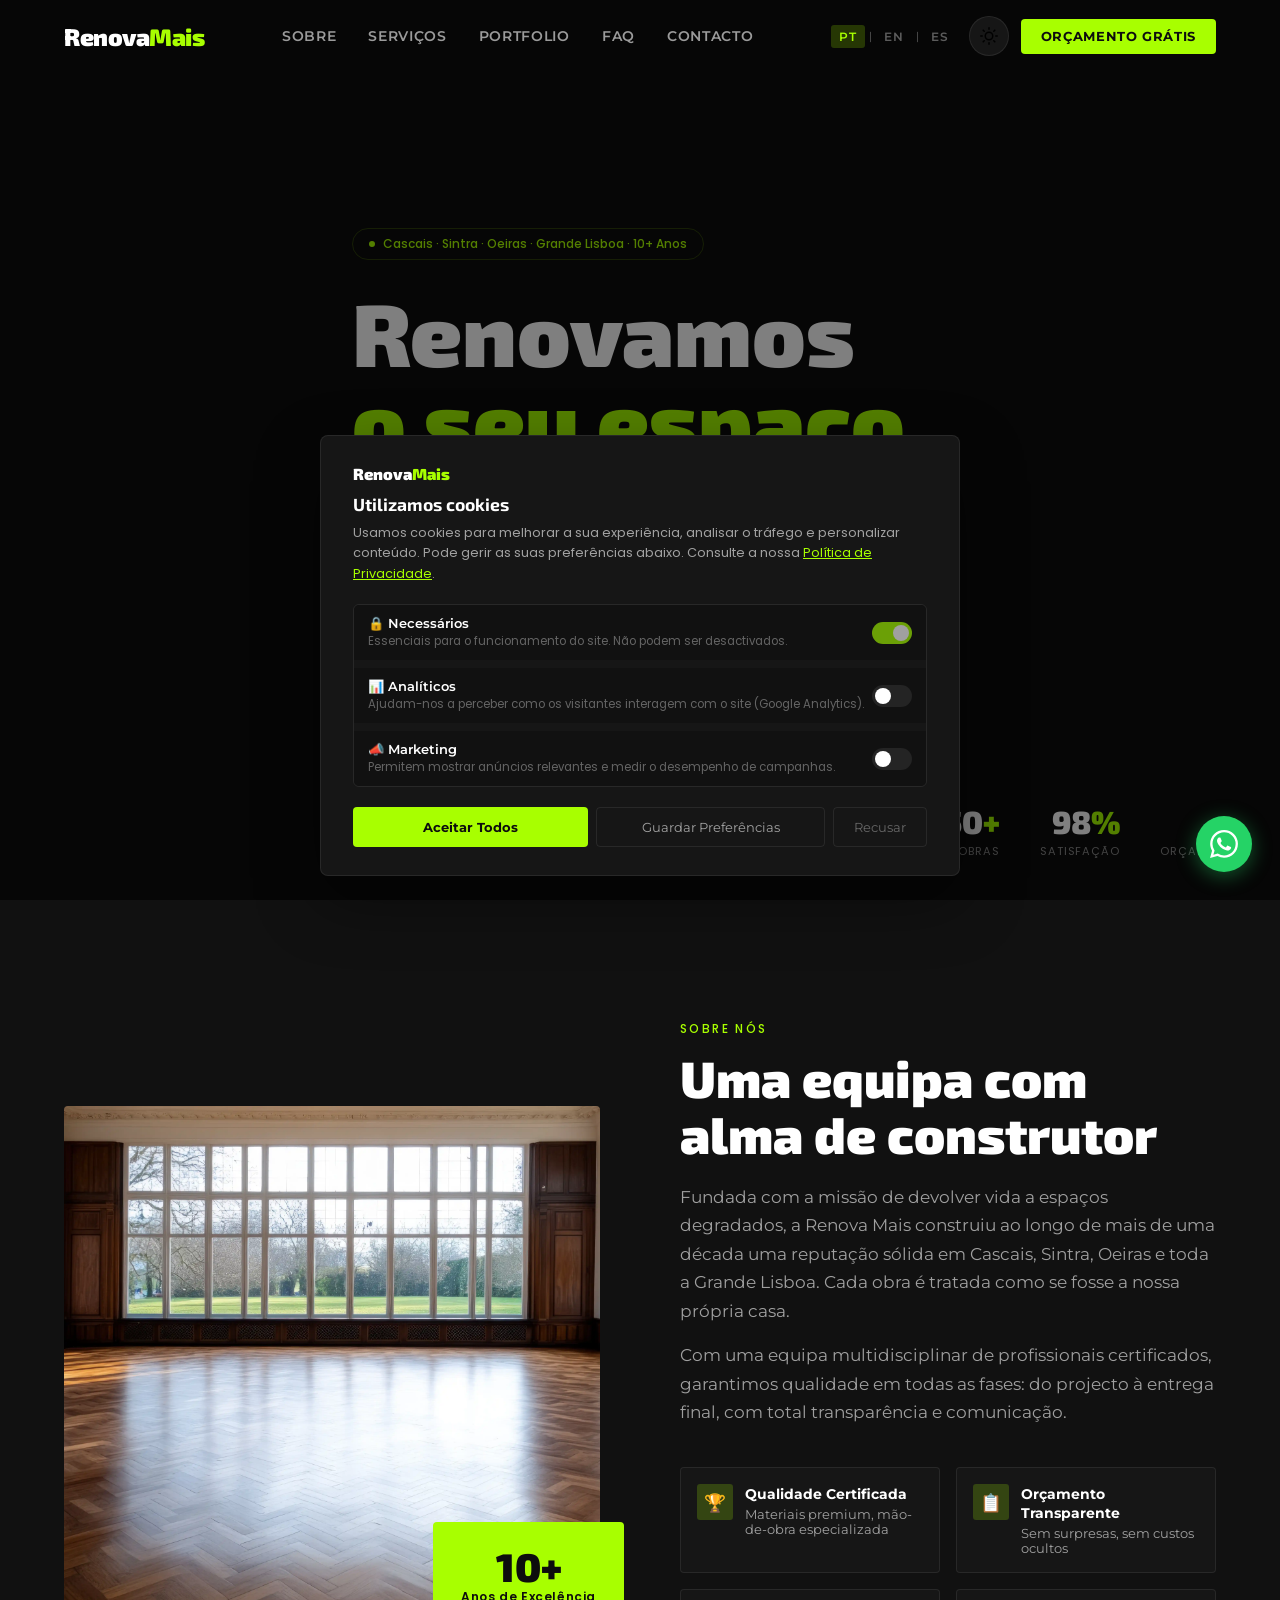
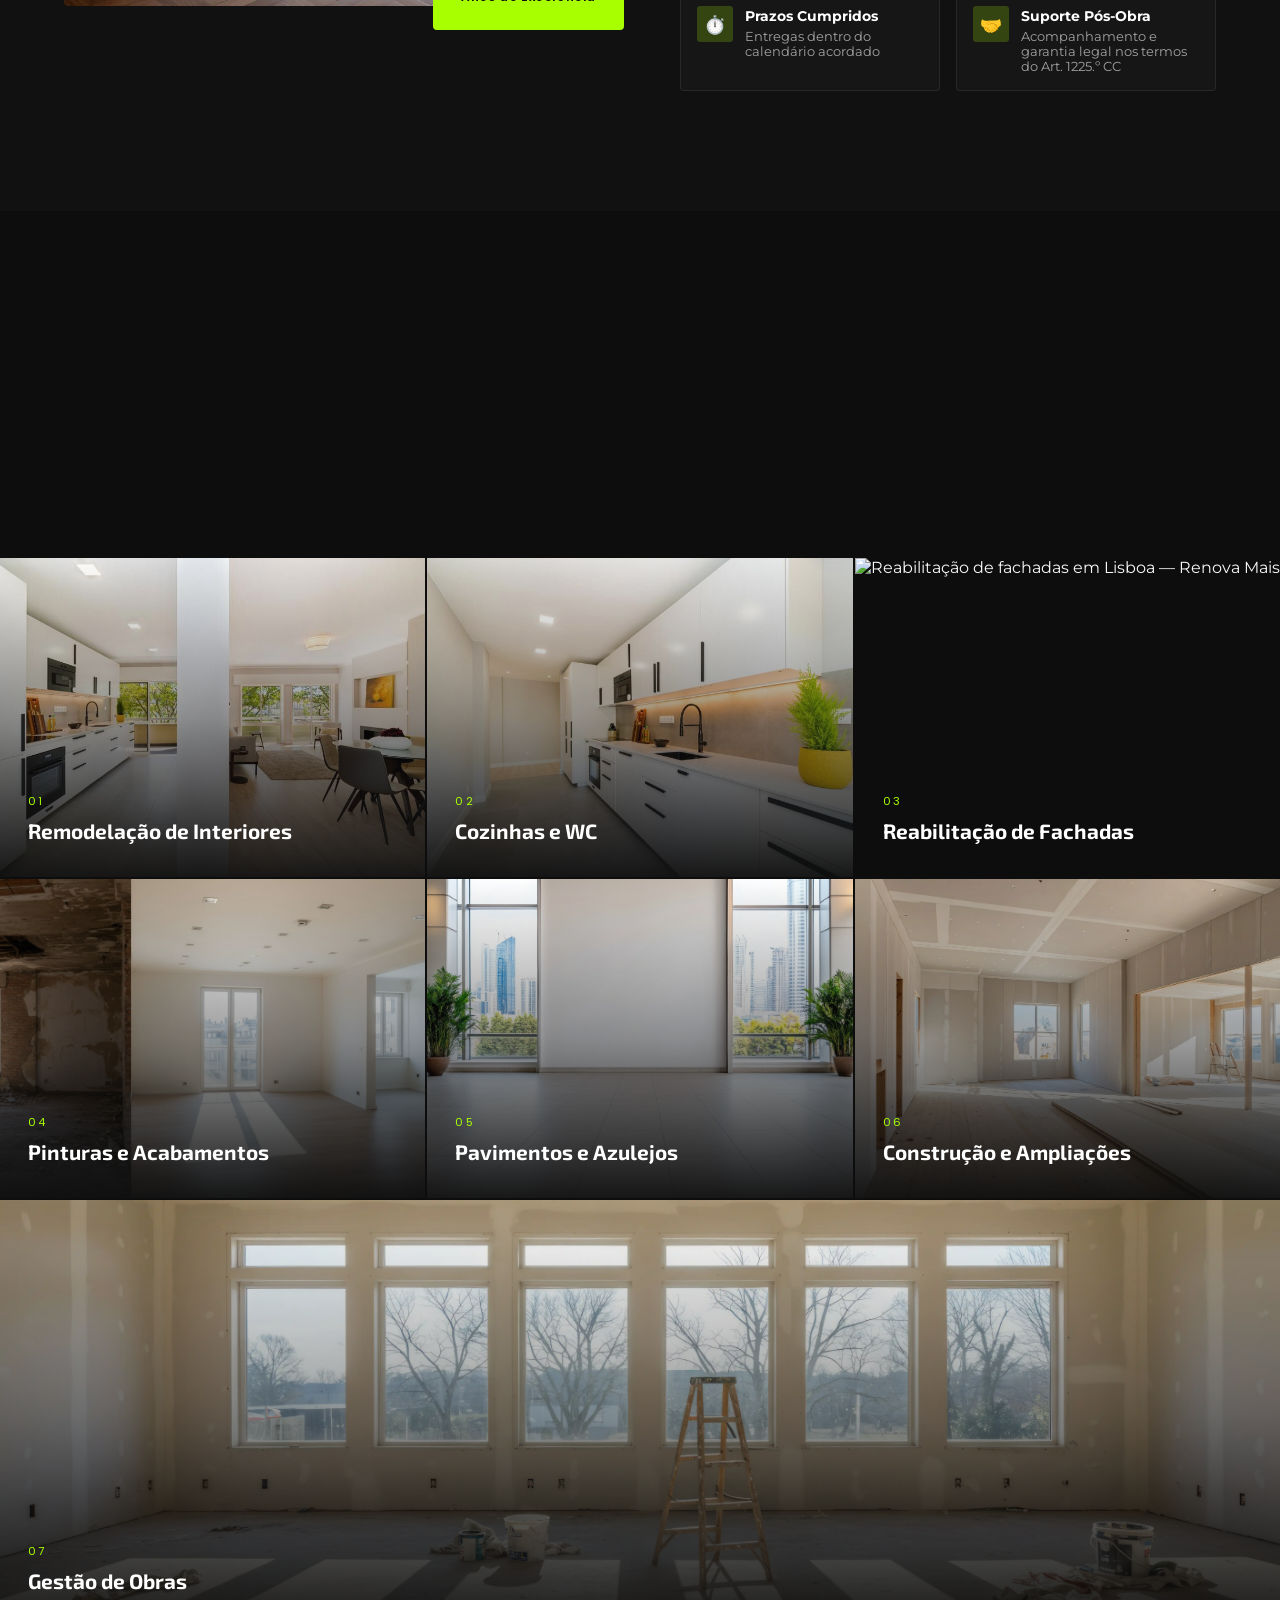
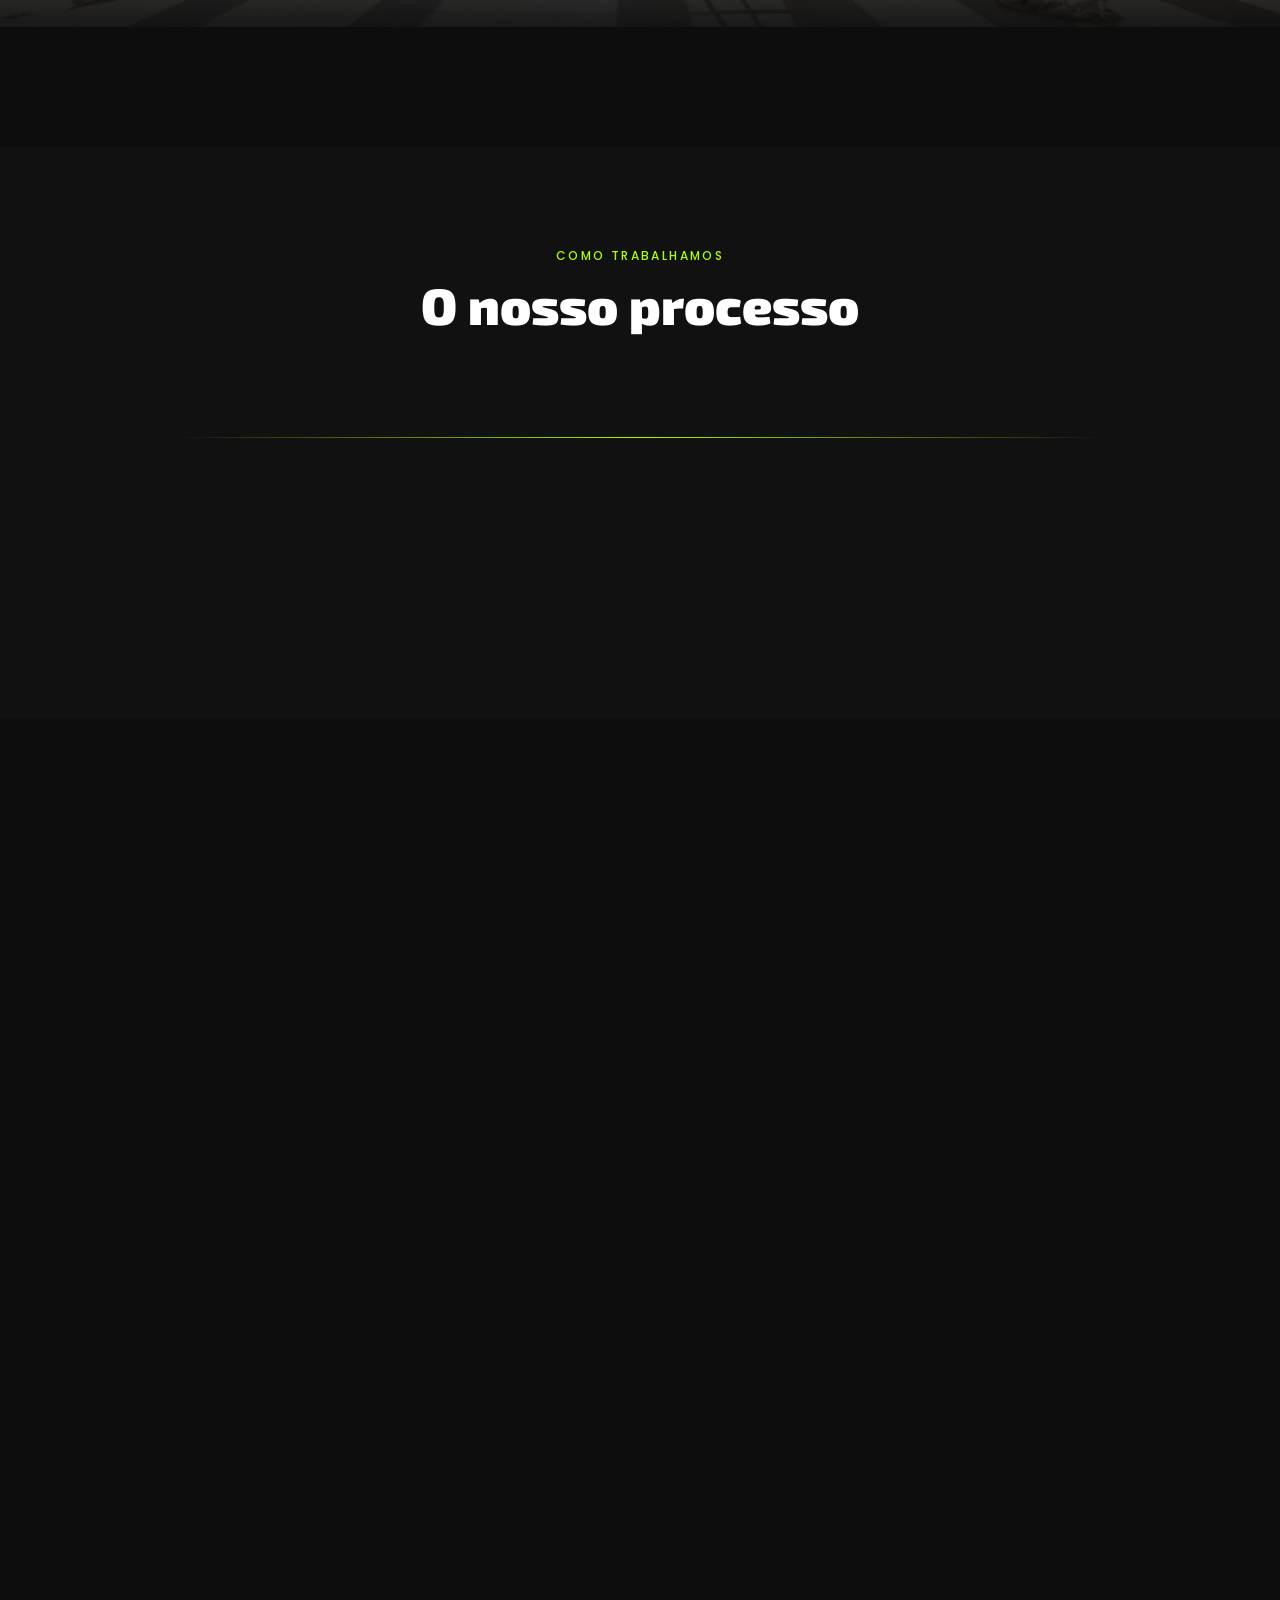
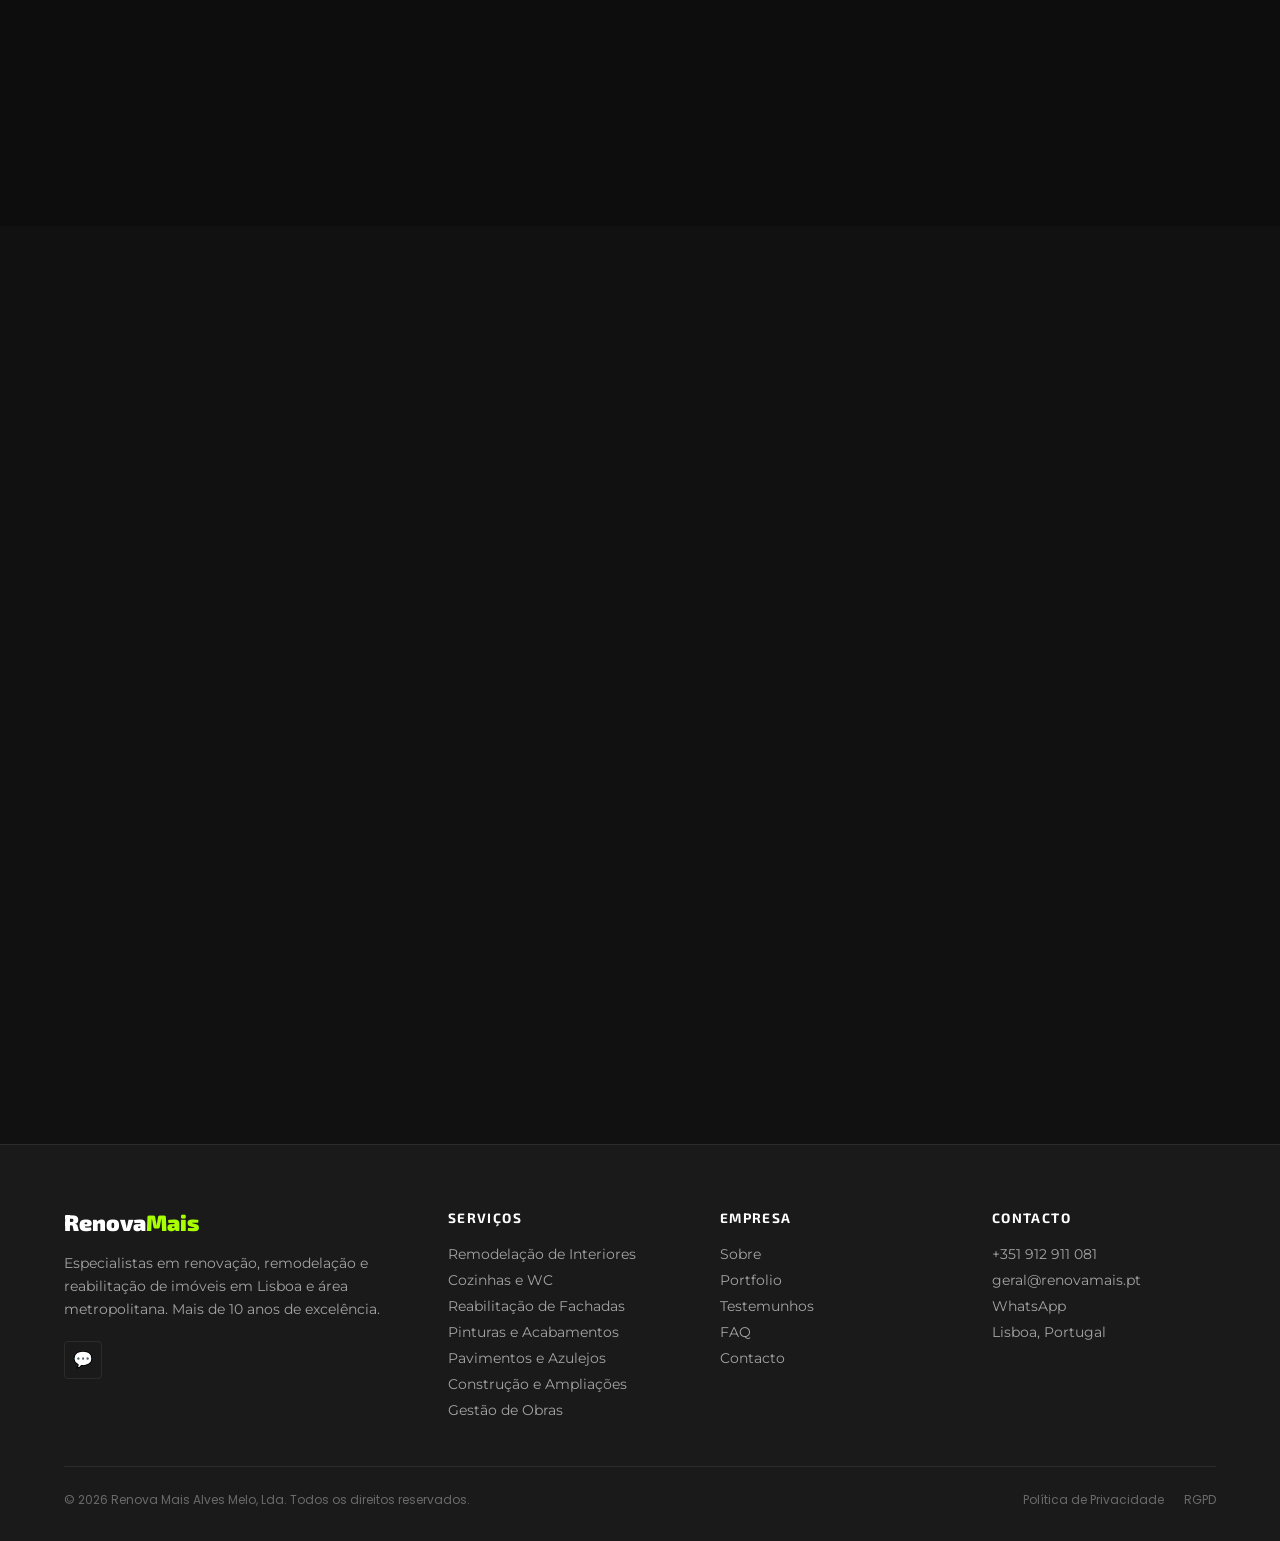
==== index.html @ 940566f7 "fix: rename brand from RenovaMais to Renova Mais across all pages Align website display name with of" ====
<!DOCTYPE html>
<html lang="pt-PT" data-theme="dark">
<head>
<meta charset="UTF-8">
<meta name="viewport" content="width=device-width, initial-scale=1.0, viewport-fit=cover">
<meta name="google-site-verification" content="k3Qufku8hIimiXewrrFMZPFYgIh4U0W-E5-T71fnYRo">
<title>Renova Mais — Remodelação em Cascais, Sintra e Oeiras | Orçamento Grátis</title>
<meta name="description" content="Empresa de remodelação em Cascais, Sintra e Oeiras. Cozinhas, casas de banho, interiores, fachadas e construção. 10+ anos de experiência. Orçamento gratuito.">
<meta name="keywords" content="remodelação Cascais, obras Cascais, remodelação Sintra, obras Sintra, remodelação Oeiras, remodelação Estoril, remodelação Parede, obras Carcavelos, empresa remodelações Cascais Sintra Oeiras, remodelação Grande Lisboa, construção civil Cascais Estoril Parede Carcavelos">
<meta name="author" content="Renova Mais Alves Melo, Lda.">
<meta name="robots" content="index, follow">
<meta name="geo.region" content="PT-11">
<meta name="geo.placename" content="Cascais, Sintra, Oeiras, Lisboa, Portugal">
<link rel="canonical" href="https://renovamais.pt/">
<meta property="og:type" content="website">
<meta property="og:url" content="https://renovamais.pt/">
<meta property="og:title" content="Renova Mais — Remodelação em Cascais, Sintra e Oeiras | Orçamento Grátis">
<meta property="og:description" content="Mais de 10 anos a transformar espaços em Lisboa. Orçamento gratuito e sem compromisso.">
<meta property="og:image" content="https://images.unsplash.com/photo-1600585154340-be6161a56a0c?w=1200&h=630&q=80&auto=format&fit=crop">
<meta property="og:image:width" content="1200">
<meta property="og:image:height" content="630">
<meta property="og:image:type" content="image/jpeg">
<meta property="og:locale" content="pt_PT">
<meta property="og:site_name" content="Renova Mais">
<meta name="twitter:card" content="summary_large_image">
<meta name="twitter:title" content="Renova Mais — Remodelação em Cascais, Sintra e Oeiras | Orçamento Grátis">
<meta name="twitter:image" content="https://images.unsplash.com/photo-1600585154340-be6161a56a0c?w=1200&h=630&q=80&auto=format&fit=crop">
<link rel="icon" href="/favicon.svg" type="image/svg+xml">

<!-- Google Analytics -->
<script async src="https://www.googletagmanager.com/gtag/js?id=G-EXPZ8HG8RB"></script>
<script>window.dataLayer=window.dataLayer||[];function gtag(){dataLayer.push(arguments);}gtag('js',new Date());gtag('config','G-EXPZ8HG8RB');</script>

<!-- Fonts -->
<link rel="preconnect" href="https://fonts.googleapis.com">
<link rel="preconnect" href="https://fonts.gstatic.com" crossorigin>
<link href="https://fonts.googleapis.com/css2?family=Exo+2:wght@700;900&family=Montserrat:wght@400;500;600;700&family=Poppins:wght@300;400;500&display=swap" rel="stylesheet">

<!-- Schema -->
<script type="application/ld+json">{"@context":"https://schema.org","@type":"HomeAndConstructionBusiness","name":"Renova Mais","legalName":"Renova Mais Alves Melo, Lda.","url":"https://renovamais.pt","telephone":"+351912911081","email":"geral@renovamais.pt","foundingDate":"2026","priceRange":"€€","openingHours":"Mo-Fr 08:00-18:00","address":{"@type":"PostalAddress","addressLocality":"Lisboa","addressCountry":"PT"},"areaServed":[{"@type":"City","name":"Cascais"},{"@type":"Place","name":"Estoril"},{"@type":"Place","name":"Parede"},{"@type":"Place","name":"Carcavelos"},{"@type":"Place","name":"Birre"},{"@type":"City","name":"Sintra"},{"@type":"City","name":"Oeiras"},{"@type":"City","name":"Lisboa"},{"@type":"City","name":"Loures"},{"@type":"City","name":"Amadora"},{"@type":"City","name":"Setúbal"}],"hasOfferCatalog":{"@type":"OfferCatalog","name":"Serviços de Remodelação e Construção","itemListElement":[{"@type":"Offer","itemOffered":{"@type":"Service","name":"Remodelação de Interiores"}},{"@type":"Offer","itemOffered":{"@type":"Service","name":"Cozinhas e WC"}},{"@type":"Offer","itemOffered":{"@type":"Service","name":"Reabilitação de Fachadas"}},{"@type":"Offer","itemOffered":{"@type":"Service","name":"Pinturas e Acabamentos"}},{"@type":"Offer","itemOffered":{"@type":"Service","name":"Pavimentos e Azulejos"}},{"@type":"Offer","itemOffered":{"@type":"Service","name":"Construção e Ampliações"}},{"@type":"Offer","itemOffered":{"@type":"Service","name":"Gestão de Obras"}}]}}</script>
<script type="application/ld+json">{"@context":"https://schema.org","@type":"FAQPage","mainEntity":[{"@type":"Question","name":"O orçamento é gratuito?","acceptedAnswer":{"@type":"Answer","text":"Sim. O serviço de orçamentação é completamente gratuito e sem qualquer compromisso. Após a visita ao local, elaboramos um orçamento detalhado e personalizado."}},{"@type":"Question","name":"Em que zonas trabalham?","acceptedAnswer":{"@type":"Answer","text":"Trabalhamos em Cascais (Estoril, Parede, Carcavelos, Birre), Sintra, Oeiras, Lisboa, Loures, Amadora e Setúbal. Para projectos noutras regiões, consulte-nos primeiro."}},{"@type":"Question","name":"Qual a garantia legal das obras?","acceptedAnswer":{"@type":"Answer","text":"As nossas obras estão cobertas pela garantia legal dos artigos 1218.º a 1226.º do Código Civil Português. Prazos mínimos obrigatórios: 10 anos para defeitos estruturais graves (fundações, pilares, vigas e paredes mestras); 5 anos para defeitos de construção, infiltrações e instalações técnicas (canalização e electricidade); 1 a 3 anos para defeitos de acabamento (pinturas, estuques) e equipamentos autónomos (torneiras, esquentadores, estores), conforme contrato. A contagem inicia-se na data de recepção da obra. Os defeitos devem ser comunicados por escrito no prazo de 1 ano após a descoberta."}},{"@type":"Question","name":"É necessário sair de casa durante as obras?","acceptedAnswer":{"@type":"Answer","text":"Depende do tipo e extensão da obra. Para remodelações completas recomendamos que sim, para obras parcelares geralmente não é necessário. Avaliamos caso a caso."}},{"@type":"Question","name":"Tratam do licenciamento e processos camarários?","acceptedAnswer":{"@type":"Answer","text":"O licenciamento é da responsabilidade do dono da obra. Na Gestão de Obra completa podemos coordenar com arquitectos e técnicos especializados, a pedido."}},{"@type":"Question","name":"Que formas de pagamento aceitam?","acceptedAnswer":{"@type":"Answer","text":"Aceitamos transferência bancária e numerário. O pagamento é faseado: sinal na aprovação do orçamento, entregas intercalares e pagamento final na entrega."}}]}</script>

<style>
/* ===================== RESET & BASE ===================== */
*,*::before,*::after{box-sizing:border-box;margin:0;padding:0}
html{scroll-behavior:smooth;font-size:16px}
body{font-family:'Montserrat',sans-serif;background:var(--bg);color:var(--text);transition:background .3s,color .3s;overflow-x:hidden}
img{max-width:100%;display:block}
a{color:inherit;text-decoration:none}
ul{list-style:none}
button{cursor:pointer;border:none;background:none;font-family:inherit}

/* ===================== THEME VARS ===================== */
[data-theme="dark"]{
  --bg:#0D0D0D;--bg2:#111111;--bg3:#1A1A1A;
  --text:#FFFFFF;--text2:rgba(255,255,255,.6);--text3:rgba(255,255,255,.35);
  --accent:#A8FF00;--accent-dim:#7BC800;
  --card:#161616;--card2:#1E1E1E;
  --border:rgba(255,255,255,.08);--border2:rgba(168,255,0,.2);
  --shadow:0 8px 40px rgba(0,0,0,.6);
  --nav-bg:rgba(13,13,13,.92);
}
[data-theme="light"]{
  --bg:#F5F4F0;--bg2:#ECEAE4;--bg3:#E0DDD6;
  --text:#1A1A1A;--text2:rgba(0,0,0,.6);--text3:rgba(0,0,0,.35);
  --accent:#5A9200;--accent-dim:#4a7a00;
  --card:#FFFFFF;--card2:#F0EEE9;
  --border:rgba(0,0,0,.08);--border2:rgba(90,146,0,.2);
  --shadow:0 8px 40px rgba(0,0,0,.12);
  --nav-bg:rgba(245,244,240,.92);
}

/* ===================== TYPOGRAPHY ===================== */
h1,h2,h3,h4{font-family:'Exo 2',sans-serif;line-height:1.1}
.caption{font-family:'Poppins',sans-serif}

/* ===================== UTILITIES ===================== */
.container{max-width:1200px;margin:0 auto;padding:0 24px}
.accent{color:var(--accent)}
.btn{display:inline-flex;align-items:center;gap:8px;padding:14px 32px;border-radius:4px;font-family:'Montserrat',sans-serif;font-weight:700;font-size:.9rem;letter-spacing:.05em;text-transform:uppercase;transition:all .25s}
.btn-primary{background:var(--accent);color:#0D0D0D}
.btn-primary:hover{background:var(--accent-dim);transform:translateY(-2px);box-shadow:0 8px 24px rgba(168,255,0,.3)}
.btn-outline{border:2px solid var(--accent);color:var(--accent)}
.btn-outline:hover{background:var(--accent);color:#0D0D0D;transform:translateY(-2px)}
.section-label{font-family:'Poppins',sans-serif;font-size:.75rem;font-weight:500;letter-spacing:.2em;text-transform:uppercase;color:var(--accent);margin-bottom:12px}
.section-title{font-size:clamp(2rem,4vw,3.2rem);font-weight:900;margin-bottom:20px}
.section-sub{font-size:1.05rem;color:var(--text2);line-height:1.7;max-width:580px}
.reveal{opacity:0;transform:translateY(32px);transition:opacity .7s ease,transform .7s ease}
.reveal.visible{opacity:1;transform:none}

/* ===================== NAVBAR ===================== */
#navbar{position:fixed;top:0;left:0;right:0;z-index:1000;padding:16px 0;background:transparent;transition:background .3s,backdrop-filter .3s,border-bottom .3s}
#navbar.scrolled{background:var(--nav-bg);backdrop-filter:blur(16px);border-bottom:1px solid var(--border)}
.nav-inner{display:flex;align-items:center;justify-content:space-between;gap:16px}
.nav-logo{font-family:'Exo 2',sans-serif;font-size:1.5rem;font-weight:900;letter-spacing:-.02em}
.nav-logo span{color:var(--accent)}
.nav-links{display:flex;align-items:center;gap:32px}
.nav-links a{font-size:.85rem;font-weight:600;letter-spacing:.05em;text-transform:uppercase;color:var(--text2);transition:color .2s}
.nav-links a:hover{color:var(--accent)}
.nav-actions{display:flex;align-items:center;gap:12px}
.lang-btn{font-size:.75rem;font-weight:600;letter-spacing:.08em;padding:4px 8px;border-radius:3px;color:var(--text3);transition:all .2s}
.lang-btn.active{color:var(--accent);background:var(--border2)}
.lang-btn:hover{color:var(--text)}
.lang-sep{color:var(--text3);font-size:.7rem}
.theme-toggle{width:40px;height:40px;border-radius:50%;display:flex;align-items:center;justify-content:center;background:var(--card);border:1px solid var(--border);transition:all .2s}
.theme-toggle:hover{border-color:var(--accent);color:var(--accent)}
.theme-toggle svg{width:18px;height:18px;fill:none;stroke:currentColor;stroke-width:2;stroke-linecap:round;stroke-linejoin:round}
.nav-cta{padding:10px 20px;font-size:.8rem}
.hamburger{display:none;flex-direction:column;gap:5px;width:32px;cursor:pointer}
.hamburger span{display:block;height:2px;background:var(--text);transition:all .3s;border-radius:2px}
.mobile-menu{display:none;position:fixed;inset:0;background:var(--bg);z-index:999;flex-direction:column;align-items:center;justify-content:center;gap:32px}
.mobile-menu.open{display:flex}
.mobile-menu a{font-family:'Exo 2',sans-serif;font-size:2rem;font-weight:700;color:var(--text);transition:color .2s}
.mobile-menu a:hover{color:var(--accent)}

/* ===================== HERO ===================== */
#hero{position:relative;height:100vh;height:100svh;min-height:640px;display:flex;align-items:center;overflow:hidden}
.hero-bg{position:absolute;inset:0;background-image:url('https://images.unsplash.com/photo-1600585154340-be6161a56a0c?w=1920&q=80&auto=format&fit=crop');background-size:cover;background-position:center;transform:scale(1.05);transition:transform 8s ease}
.hero-bg::after{content:'';position:absolute;inset:0;background:linear-gradient(135deg,rgba(13,13,13,.9) 0%,rgba(13,13,13,.6) 60%,rgba(13,13,13,.4) 100%)}
[data-theme="light"] .hero-bg::after{background:linear-gradient(135deg,rgba(13,13,13,.85) 0%,rgba(13,13,13,.55) 60%,rgba(13,13,13,.35) 100%)}
.hero-content{position:relative;z-index:1;max-width:720px}
.hero-badge{display:inline-flex;align-items:center;gap:8px;padding:6px 16px;border:1px solid var(--border2);border-radius:100px;font-family:'Poppins',sans-serif;font-size:.75rem;font-weight:500;color:var(--accent);margin-bottom:28px;animation:fadeUp .8s ease both}
.hero-badge::before{content:'';width:6px;height:6px;border-radius:50%;background:var(--accent);animation:pulse 2s infinite}
@keyframes pulse{0%,100%{opacity:1;transform:scale(1)}50%{opacity:.5;transform:scale(.8)}}
@keyframes fadeUp{from{opacity:0;transform:translateY(24px)}to{opacity:1;transform:none}}
.hero-title{font-size:clamp(2.8rem,7vw,5.5rem);font-weight:900;line-height:1;color:#fff;animation:fadeUp .8s .15s ease both}
.hero-title .line2{color:var(--accent);display:block}
.hero-desc{font-size:1.1rem;line-height:1.7;color:rgba(255,255,255,.75);margin:28px 0 40px;max-width:560px;animation:fadeUp .8s .3s ease both}
.hero-btns{display:flex;flex-wrap:wrap;gap:16px;animation:fadeUp .8s .45s ease both}
.hero-scroll{position:absolute;bottom:40px;left:50%;transform:translateX(-50%);display:flex;flex-direction:column;align-items:center;gap:8px;z-index:1}
.hero-scroll span{font-family:'Poppins',sans-serif;font-size:.7rem;letter-spacing:.15em;text-transform:uppercase;color:rgba(255,255,255,.5)}
.scroll-line{width:1px;height:50px;background:linear-gradient(to bottom,var(--accent),transparent);animation:scrollPulse 2s infinite}
@keyframes scrollPulse{0%,100%{opacity:1;transform:scaleY(1)}50%{opacity:.3;transform:scaleY(.6)}}
.hero-stats{position:absolute;bottom:40px;right:40px;display:flex;gap:40px;z-index:1;animation:fadeUp .8s .6s ease both}
.hero-stat{text-align:right}
.hero-stat strong{font-family:'Exo 2',sans-serif;font-size:2rem;font-weight:900;color:#fff;display:block}
.hero-stat strong span{color:var(--accent)}
.hero-stat em{font-family:'Poppins',sans-serif;font-size:.7rem;font-style:normal;color:rgba(255,255,255,.5);letter-spacing:.08em;text-transform:uppercase}

/* ===================== SOBRE ===================== */
#sobre{padding:120px 0;background:var(--bg2)}
.sobre-grid{display:grid;grid-template-columns:1fr 1fr;gap:80px;align-items:center}
.sobre-img-wrap{position:relative}
.sobre-img{width:100%;height:500px;object-fit:cover;border-radius:4px}
.sobre-badge{position:absolute;bottom:-24px;right:-24px;background:var(--accent);color:#0D0D0D;padding:24px 28px;border-radius:4px;text-align:center}
.sobre-badge strong{font-family:'Exo 2',sans-serif;font-size:2.5rem;font-weight:900;display:block;line-height:1}
.sobre-badge span{font-family:'Poppins',sans-serif;font-size:.75rem;font-weight:600;letter-spacing:.05em}
.sobre-features{display:grid;grid-template-columns:1fr 1fr;gap:16px;margin-top:40px}
.sobre-feat{display:flex;align-items:flex-start;gap:12px;padding:16px;background:var(--card);border:1px solid var(--border);border-radius:4px}
.feat-icon{width:36px;height:36px;border-radius:3px;background:var(--border2);display:flex;align-items:center;justify-content:center;font-size:1.1rem;flex-shrink:0}

/* ===================== SERVIÇOS ===================== */
#servicos{padding:120px 0;background:var(--bg)}
.servicos-grid{display:grid;grid-template-columns:repeat(3,1fr);gap:2px;margin-top:64px}
.servico-card{position:relative;overflow:hidden;aspect-ratio:4/3;cursor:pointer}
.servico-card img{width:100%;height:100%;object-fit:cover;transition:transform .6s ease}
.servico-card:hover img{transform:scale(1.08)}
.servico-overlay{position:absolute;inset:0;background:linear-gradient(to top,rgba(13,13,13,.95) 0%,rgba(13,13,13,.4) 50%,transparent 100%);display:flex;flex-direction:column;justify-content:flex-end;padding:28px}
.servico-num{font-family:'Poppins',sans-serif;font-size:.7rem;color:var(--accent);letter-spacing:.2em;margin-bottom:8px}
.servico-name{font-family:'Exo 2',sans-serif;font-size:1.3rem;font-weight:700;color:#fff;margin-bottom:6px}
.servico-desc{font-size:.82rem;color:rgba(255,255,255,.65);line-height:1.5;max-height:0;overflow:hidden;transition:max-height .4s ease}
.servico-card:hover .servico-desc{max-height:80px}
.servico-arr{position:absolute;top:20px;right:20px;width:36px;height:36px;border-radius:50%;background:var(--accent);display:flex;align-items:center;justify-content:center;transform:scale(0);transition:transform .3s ease}
.servico-card:hover .servico-arr{transform:scale(1)}
.servico-arr::after{content:'→';color:#0D0D0D;font-size:1rem;font-weight:700}
.servico-card:last-child{grid-column:1/-1;aspect-ratio:3/1}

/* ===================== PROCESSO ===================== */
#processo{padding:100px 0;background:var(--bg2)}
.processo-steps{display:grid;grid-template-columns:repeat(4,1fr);gap:32px;margin-top:64px;position:relative}
.processo-steps::before{content:'';position:absolute;top:40px;left:10%;right:10%;height:1px;background:linear-gradient(to right,transparent,var(--accent),transparent)}
.processo-step{text-align:center}
.step-num{width:80px;height:80px;border-radius:50%;border:2px solid var(--accent);display:flex;align-items:center;justify-content:center;margin:0 auto 24px;position:relative;background:var(--bg)}
.step-num span{font-family:'Exo 2',sans-serif;font-size:1.4rem;font-weight:900;color:var(--accent)}
.step-title{font-family:'Exo 2',sans-serif;font-size:1.1rem;font-weight:700;margin-bottom:10px}
.step-desc{font-size:.85rem;color:var(--text2);line-height:1.6}

/* ===================== PORTFOLIO ===================== */
#portfolio{padding:120px 0;background:var(--bg)}
.portfolio-tabs{display:flex;gap:8px;margin:40px 0;flex-wrap:wrap}
.tab-btn{padding:8px 20px;border-radius:100px;font-size:.8rem;font-weight:600;letter-spacing:.06em;text-transform:uppercase;border:1px solid var(--border);color:var(--text2);transition:all .2s}
.tab-btn.active,.tab-btn:hover{background:var(--accent);border-color:var(--accent);color:#0D0D0D}
.before-after-grid{display:grid;grid-template-columns:repeat(2,1fr);gap:32px}
.ba-item{border-radius:4px;overflow:hidden;background:var(--card);border:1px solid var(--border)}
.ba-label{padding:16px 20px;display:flex;justify-content:space-between;align-items:center}
.ba-label h3{font-family:'Exo 2',sans-serif;font-size:1rem;font-weight:700}
.ba-label span{font-family:'Poppins',sans-serif;font-size:.7rem;color:var(--text3);letter-spacing:.1em;text-transform:uppercase}
.ba-slider{position:relative;aspect-ratio:16/10;overflow:hidden;cursor:col-resize;user-select:none}
.ba-showcase{position:relative;aspect-ratio:16/10;overflow:hidden}
.ba-showcase img{width:100%;height:100%;object-fit:cover;display:block}
.ba-before,.ba-after{position:absolute;inset:0}
.ba-before img,.ba-after img{width:100%;height:100%;object-fit:cover}
.ba-before{clip-path:inset(0 50% 0 0);transition:clip-path .0s}
.ba-divider{position:absolute;top:0;bottom:0;left:50%;transform:translateX(-50%);width:3px;background:var(--accent);z-index:2;pointer-events:none}
.ba-handle{position:absolute;top:50%;left:50%;transform:translate(-50%,-50%);width:44px;height:44px;border-radius:50%;background:var(--accent);display:flex;align-items:center;justify-content:center;z-index:3;box-shadow:0 4px 16px rgba(0,0,0,.4);pointer-events:none}
.ba-handle::before{content:'◀ ▶';font-size:.6rem;color:#0D0D0D;font-weight:900;letter-spacing:-2px}
.ba-tags{display:flex;gap:6px;padding:12px 20px 16px;flex-wrap:wrap}
.ba-tag{font-family:'Poppins',sans-serif;font-size:.7rem;padding:3px 10px;border-radius:100px;background:var(--border2);color:var(--accent)}

/* ===================== TESTEMUNHOS ===================== */
#testemunhos{padding:100px 0;background:var(--bg2)}
.testi-grid{display:grid;grid-template-columns:repeat(3,1fr);gap:24px;margin-top:56px}
.testi-card{background:var(--card);border:1px solid var(--border);border-radius:4px;padding:32px;position:relative}
.testi-card::before{content:'"';font-family:'Exo 2',sans-serif;font-size:5rem;font-weight:900;color:var(--accent);position:absolute;top:-10px;left:24px;line-height:1;opacity:.3}
.testi-stars{color:var(--accent);font-size:1rem;margin-bottom:16px}
.testi-text{font-size:.9rem;line-height:1.7;color:var(--text2);margin-bottom:24px;font-style:italic}
.testi-author{display:flex;align-items:center;gap:12px}
.testi-avatar{width:44px;height:44px;border-radius:50%;object-fit:cover;border:2px solid var(--border2)}
.testi-name{font-weight:700;font-size:.9rem}
.testi-loc{font-family:'Poppins',sans-serif;font-size:.72rem;color:var(--text3)}

/* ===================== FAQ ===================== */
#faq{padding:100px 0;background:var(--bg)}
.faq-grid{display:grid;grid-template-columns:1fr 1.2fr;gap:80px;align-items:start;margin-top:56px}
.faq-intro .section-sub{margin-top:16px}
.faq-list{display:flex;flex-direction:column;gap:2px}
.faq-item{border-bottom:1px solid var(--border)}
.faq-q{width:100%;display:flex;align-items:center;justify-content:space-between;gap:16px;padding:20px 0;text-align:left;font-family:'Exo 2',sans-serif;font-size:1rem;font-weight:700;color:var(--text);cursor:pointer;transition:color .2s}
.faq-q:hover,.faq-item.open .faq-q{color:var(--accent)}
.faq-icon{width:28px;height:28px;border-radius:50%;border:1px solid var(--border);display:flex;align-items:center;justify-content:center;flex-shrink:0;font-size:1rem;transition:all .3s;color:var(--accent)}
.faq-item.open .faq-icon{background:var(--accent);color:#0D0D0D;transform:rotate(45deg)}
.faq-a{max-height:0;overflow:hidden;transition:max-height .4s ease,padding .3s}
.faq-item.open .faq-a{max-height:300px;padding-bottom:20px}
.faq-a p{font-size:.9rem;line-height:1.75;color:var(--text2)}

/* ===================== CONTACTO ===================== */
#contacto{padding:120px 0;background:var(--bg2)}
.contacto-grid{display:grid;grid-template-columns:1fr 1.2fr;gap:80px;align-items:start}
.contacto-info{display:flex;flex-direction:column;gap:32px}
.contact-item{display:flex;align-items:flex-start;gap:16px}
.contact-icon{width:48px;height:48px;border-radius:4px;background:var(--border2);display:flex;align-items:center;justify-content:center;font-size:1.3rem;flex-shrink:0}
.contact-label{font-family:'Poppins',sans-serif;font-size:.7rem;letter-spacing:.1em;text-transform:uppercase;color:var(--text3);margin-bottom:4px}
.contact-val{font-weight:600;font-size:.95rem}
.contact-val a:hover{color:var(--accent)}
.form-wrap{background:var(--card);border:1px solid var(--border);border-radius:4px;padding:40px}
.form-row{display:grid;grid-template-columns:1fr 1fr;gap:16px}
.form-group{display:flex;flex-direction:column;gap:8px;margin-bottom:20px}
.form-group label{font-family:'Poppins',sans-serif;font-size:.75rem;font-weight:500;letter-spacing:.08em;text-transform:uppercase;color:var(--text2)}
.form-group input,.form-group select,.form-group textarea{background:var(--bg);border:1px solid var(--border);border-radius:4px;padding:12px 16px;color:var(--text);font-family:'Montserrat',sans-serif;font-size:.9rem;transition:border-color .2s;width:100%}
.form-group input:focus,.form-group select:focus,.form-group textarea:focus{outline:none;border-color:var(--accent)}
.form-group textarea{resize:vertical;min-height:120px}
.form-group select option{background:var(--bg);color:var(--text)}
.form-submit{width:100%;padding:16px;font-size:.9rem;letter-spacing:.08em}

/* ===================== FOOTER ===================== */
footer{background:var(--bg3);border-top:1px solid var(--border);padding:64px 0 32px}
.footer-grid{display:grid;grid-template-columns:1.5fr 1fr 1fr 1fr;gap:48px;margin-bottom:48px}
.footer-logo{font-family:'Exo 2',sans-serif;font-size:1.4rem;font-weight:900;margin-bottom:16px}
.footer-logo span{color:var(--accent)}
.footer-about{font-size:.85rem;color:var(--text2);line-height:1.7;margin-bottom:20px}
.footer-social{display:flex;gap:12px}
.social-btn{width:38px;height:38px;border-radius:4px;border:1px solid var(--border);display:flex;align-items:center;justify-content:center;font-size:1rem;transition:all .2s}
.social-btn:hover{border-color:var(--accent);background:var(--accent);color:#0D0D0D}
.footer-title{font-family:'Exo 2',sans-serif;font-size:.85rem;font-weight:700;letter-spacing:.1em;text-transform:uppercase;margin-bottom:20px;color:var(--text)}
.footer-links{display:flex;flex-direction:column;gap:10px}
.footer-links a{font-size:.85rem;color:var(--text2);transition:color .2s}
.footer-links a:hover{color:var(--accent)}
.footer-bottom{border-top:1px solid var(--border);padding-top:24px;display:flex;justify-content:space-between;align-items:center;flex-wrap:wrap;gap:12px}
.footer-copy{font-family:'Poppins',sans-serif;font-size:.75rem;color:var(--text3)}
.footer-legal{display:flex;gap:20px}
.footer-legal a{font-family:'Poppins',sans-serif;font-size:.75rem;color:var(--text3);transition:color .2s}
.footer-legal a:hover{color:var(--accent)}

/* ===================== WHATSAPP ===================== */
.wa-float{position:fixed;bottom:28px;bottom:max(28px,calc(env(safe-area-inset-bottom) + 12px));right:28px;right:max(28px,calc(env(safe-area-inset-right) + 12px));z-index:900;width:56px;height:56px;border-radius:50%;background:#25D366;display:flex;align-items:center;justify-content:center;box-shadow:0 4px 20px rgba(37,211,102,.4);transition:transform .3s,box-shadow .3s}
.wa-float:hover{transform:scale(1.1);box-shadow:0 8px 32px rgba(37,211,102,.5)}
.wa-float svg{width:28px;height:28px;fill:#fff}

/* ===================== COOKIE ===================== */
#cookie-overlay{position:fixed;inset:0;background:rgba(0,0,0,.5);z-index:799;opacity:0;pointer-events:none;transition:opacity .3s}
#cookie-overlay.show{opacity:1;pointer-events:auto}
#cookie-banner{position:fixed;bottom:24px;bottom:max(24px,calc(env(safe-area-inset-bottom) + 8px));left:50%;transform:translateX(-50%) translateY(120%);z-index:800;background:var(--card);border:1px solid var(--border);border-radius:8px;padding:28px 32px;width:min(640px,calc(100vw - 32px));box-shadow:0 24px 64px rgba(0,0,0,.4);transition:transform .4s cubic-bezier(.34,1.56,.64,1)}
#cookie-banner.show{transform:translateX(-50%) translateY(0)}
.cookie-logo{font-family:'Exo 2',sans-serif;font-size:1rem;font-weight:900;margin-bottom:12px}
.cookie-logo span{color:var(--accent)}
#cookie-banner h3{font-family:'Exo 2',sans-serif;font-size:1.1rem;font-weight:700;margin-bottom:8px}
#cookie-banner p{font-family:'Poppins',sans-serif;font-size:.8rem;color:var(--text2);line-height:1.6;margin-bottom:20px}
#cookie-banner p a{color:var(--accent);text-decoration:underline}
.cookie-cats{display:flex;flex-direction:column;gap:8px;margin-bottom:20px;border:1px solid var(--border);border-radius:6px;overflow:hidden}
.cookie-cat{display:flex;align-items:center;justify-content:space-between;padding:10px 14px;background:var(--bg2);font-size:.8rem}
.cookie-cat-info{display:flex;flex-direction:column;gap:2px}
.cookie-cat strong{font-size:.82rem;font-weight:600}
.cookie-cat span{font-size:.72rem;color:var(--text3);font-family:'Poppins',sans-serif}
.cookie-toggle{position:relative;width:40px;height:22px;flex-shrink:0}
.cookie-toggle input{opacity:0;width:0;height:0}
.cookie-toggle-slider{position:absolute;inset:0;background:var(--border);border-radius:22px;cursor:pointer;transition:.3s}
.cookie-toggle-slider::before{content:'';position:absolute;width:16px;height:16px;left:3px;top:3px;background:#fff;border-radius:50%;transition:.3s}
.cookie-toggle input:checked+.cookie-toggle-slider{background:var(--accent)}
.cookie-toggle input:checked+.cookie-toggle-slider::before{transform:translateX(18px)}
.cookie-toggle input:disabled+.cookie-toggle-slider{cursor:not-allowed;opacity:.6}
.cookie-btns{display:flex;gap:8px;flex-wrap:wrap}
.cookie-accept-all{padding:11px 24px;background:var(--accent);color:#0D0D0D;border-radius:4px;font-size:.82rem;font-weight:700;flex:1;transition:opacity .2s}
.cookie-accept-all:hover{opacity:.88}
.cookie-save{padding:11px 20px;border:1px solid var(--border);border-radius:4px;font-size:.82rem;color:var(--text2);transition:all .2s;flex:1}
.cookie-save:hover{border-color:var(--text);color:var(--text)}
.cookie-reject{padding:11px 20px;border:1px solid var(--border);border-radius:4px;font-size:.82rem;color:var(--text3);transition:all .2s}
.cookie-reject:hover{border-color:var(--text3);color:var(--text2)}

/* ===================== RESPONSIVE ===================== */
@media(max-width:900px){
  .nav-links{display:none}
  .nav-cta{display:none}
  .hamburger{display:flex}
  .sobre-grid,.contacto-grid,.faq-grid,.footer-grid{grid-template-columns:1fr}
  .servicos-grid{grid-template-columns:1fr 1fr}
  .testi-grid{grid-template-columns:1fr}
  .processo-steps{grid-template-columns:1fr 1fr}
  .processo-steps::before{display:none}
  .before-after-grid{grid-template-columns:1fr}
  .hero-stats{display:none}
  .sobre-badge{right:0;bottom:-16px}
  .footer-grid{grid-template-columns:1fr 1fr}
}
@media(max-width:600px){
  .servicos-grid{grid-template-columns:1fr}
  .processo-steps{grid-template-columns:1fr}
  .form-row{grid-template-columns:1fr}
  .hero-title{font-size:2.4rem}
  .hero-badge{font-size:.65rem;padding:5px 12px}
  .footer-grid{grid-template-columns:1fr}
  /* iOS anti-zoom: inputs devem ter min 16px para não disparar zoom automático */
  .form-group input,.form-group select,.form-group textarea{font-size:16px}
  /* Card Gestão de Obras em mobile: 3/1 ficaria muito baixo */
  .servico-card:last-child{aspect-ratio:16/9}
  /* Cookie banner em ecrãs muito pequenos */
  .cookie-btns{flex-direction:column}
  .cookie-accept-all,.cookie-save,.cookie-reject{flex:unset;width:100%}
}
</style>
</head>
<body>

<!-- NAVBAR -->
<nav id="navbar">
  <div class="container nav-inner">
    <a href="#" class="nav-logo">Renova<span>Mais</span></a>
    <div class="nav-links">
      <a href="#sobre" data-i18n="nav_sobre">Sobre</a>
      <a href="#servicos" data-i18n="nav_servicos">Serviços</a>
      <a href="#portfolio" data-i18n="nav_portfolio">Portfolio</a>
      <a href="#faq" data-i18n="nav_faq">FAQ</a>
      <a href="#contacto" data-i18n="nav_contacto">Contacto</a>
    </div>
    <div class="nav-actions">
      <div style="display:flex;align-items:center;gap:4px">
        <button class="lang-btn active" data-lang="pt">PT</button>
        <span class="lang-sep">|</span>
        <button class="lang-btn" data-lang="en">EN</button>
        <span class="lang-sep">|</span>
        <button class="lang-btn" data-lang="es">ES</button>
      </div>
      <button class="theme-toggle" id="themeToggle" aria-label="Toggle theme">
        <svg id="iconSun" viewBox="0 0 24 24"><circle cx="12" cy="12" r="5"/><line x1="12" y1="1" x2="12" y2="3"/><line x1="12" y1="21" x2="12" y2="23"/><line x1="4.22" y1="4.22" x2="5.64" y2="5.64"/><line x1="18.36" y1="18.36" x2="19.78" y2="19.78"/><line x1="1" y1="12" x2="3" y2="12"/><line x1="21" y1="12" x2="23" y2="12"/><line x1="4.22" y1="19.78" x2="5.64" y2="18.36"/><line x1="18.36" y1="5.64" x2="19.78" y2="4.22"/></svg>
        <svg id="iconMoon" viewBox="0 0 24 24" style="display:none"><path d="M21 12.79A9 9 0 1 1 11.21 3 7 7 0 0 0 21 12.79z"/></svg>
      </button>
      <a href="#contacto" class="btn btn-primary nav-cta" data-i18n="nav_cta">Orçamento Grátis</a>
    </div>
    <div class="hamburger" id="hamburger"><span></span><span></span><span></span></div>
  </div>
</nav>

<!-- MOBILE MENU -->
<div class="mobile-menu" id="mobileMenu">
  <a href="#sobre" data-i18n="nav_sobre">Sobre</a>
  <a href="#servicos" data-i18n="nav_servicos">Serviços</a>
  <a href="#portfolio" data-i18n="nav_portfolio">Portfolio</a>
  <a href="#faq" data-i18n="nav_faq">FAQ</a>
  <a href="#contacto" data-i18n="nav_contacto">Contacto</a>
  <a href="#contacto" class="btn btn-primary" data-i18n="nav_cta">Orçamento Grátis</a>
</div>

<!-- HERO -->
<section id="hero">
  <div class="hero-bg" id="heroBg"></div>
  <div class="container">
    <div class="hero-content">
      <div class="hero-badge caption"><span data-i18n="hero_badge">Cascais · Sintra · Oeiras · Grande Lisboa · 10+ Anos</span></div>
      <h1 class="hero-title">
        <span data-i18n="hero_title1">Renovamos</span>
        <span class="line2" data-i18n="hero_title2">o seu espaço.</span>
      </h1>
      <p class="hero-desc" data-i18n="hero_desc">Mais de 10 anos a transformar casas e apartamentos em Cascais, Sintra, Oeiras e Grande Lisboa. Obras de qualidade, com rigor e orçamento totalmente transparente.</p>
      <div class="hero-btns">
        <a href="#contacto" class="btn btn-primary" data-i18n="hero_cta1">Pedir Orçamento Grátis</a>
        <a href="#portfolio" class="btn btn-outline" data-i18n="hero_cta2">Ver Portfolio</a>
      </div>
    </div>
  </div>
  <div class="hero-scroll">
    <span>scroll</span>
    <div class="scroll-line"></div>
  </div>
  <div class="hero-stats">
    <div class="hero-stat">
      <strong>10<span>+</span></strong>
      <em data-i18n="stat_anos">Anos Exp.</em>
    </div>
    <div class="hero-stat">
      <strong>50<span>+</span></strong>
      <em data-i18n="stat_obras">Obras</em>
    </div>
    <div class="hero-stat">
      <strong>98<span>%</span></strong>
      <em data-i18n="stat_satisfacao">Satisfação</em>
    </div>
    <div class="hero-stat">
      <strong><span style="font-size:1.4rem;letter-spacing:-.02em">€0</span></strong>
      <em data-i18n="stat_orcamento">Orçamento</em>
    </div>
  </div>
</section>

<!-- SOBRE -->
<section id="sobre">
  <div class="container">
    <div class="sobre-grid">
      <div class="sobre-img-wrap reveal">
        <img class="sobre-img" src="img/sobre.webp" alt="Pavimentos e interiores de excelência — Renova Mais" loading="lazy">
        <div class="sobre-badge">
          <strong>10+</strong>
          <span data-i18n="sobre_badge">Anos de Excelência</span>
        </div>
      </div>
      <div class="reveal">
        <p class="section-label" data-i18n="sobre_label">Sobre Nós</p>
        <h2 class="section-title" data-i18n="sobre_title">Uma equipa com alma de construtor</h2>
        <p class="section-sub" data-i18n="sobre_desc1">Fundada com a missão de devolver vida a espaços degradados, a Renova Mais construiu ao longo de mais de uma década uma reputação sólida em Cascais, Sintra, Oeiras e toda a Grande Lisboa. Cada obra é tratada como se fosse a nossa própria casa.</p>
        <p class="section-sub" style="margin-top:16px" data-i18n="sobre_desc2">Com uma equipa multidisciplinar de profissionais certificados, garantimos qualidade em todas as fases: do projecto à entrega final, com total transparência e comunicação.</p>
        <div class="sobre-features">
          <div class="sobre-feat">
            <div class="feat-icon">🏆</div>
            <div><strong style="font-size:.9rem" data-i18n="feat1_title">Qualidade Certificada</strong><p style="font-size:.8rem;color:var(--text2);margin-top:4px" data-i18n="feat1_desc">Materiais premium, mão-de-obra especializada</p></div>
          </div>
          <div class="sobre-feat">
            <div class="feat-icon">📋</div>
            <div><strong style="font-size:.9rem" data-i18n="feat2_title">Orçamento Transparente</strong><p style="font-size:.8rem;color:var(--text2);margin-top:4px" data-i18n="feat2_desc">Sem surpresas, sem custos ocultos</p></div>
          </div>
          <div class="sobre-feat">
            <div class="feat-icon">⏱️</div>
            <div><strong style="font-size:.9rem" data-i18n="feat3_title">Prazos Cumpridos</strong><p style="font-size:.8rem;color:var(--text2);margin-top:4px" data-i18n="feat3_desc">Entregas dentro do calendário acordado</p></div>
          </div>
          <div class="sobre-feat">
            <div class="feat-icon">🤝</div>
            <div><strong style="font-size:.9rem" data-i18n="feat4_title">Suporte Pós-Obra</strong><p style="font-size:.8rem;color:var(--text2);margin-top:4px" data-i18n="feat4_desc">Acompanhamento e garantia legal nos termos do Art. 1225.º CC</p></div>
          </div>
        </div>
      </div>
    </div>
  </div>
</section>

<!-- SERVIÇOS -->
<section id="servicos">
  <div class="container">
    <div class="reveal">
      <p class="section-label" data-i18n="serv_label">Serviços</p>
      <h2 class="section-title" data-i18n="serv_title">O que fazemos</h2>
      <p class="section-sub" data-i18n="serv_desc">Da remodelação completa à pequena reparação, cobrimos todas as necessidades da sua obra com rigor e profissionalismo.</p>
    </div>
  </div>
  <div class="servicos-grid reveal">
    <div class="servico-card">
      <img src="img/servico-interiores.jpg" alt="Remodelação de interiores em Lisboa — Renova Mais" loading="lazy">
      <div class="servico-overlay">
        <div class="servico-num">01</div>
        <div class="servico-name" data-i18n="serv1_name">Remodelação de Interiores</div>
        <div class="servico-desc" data-i18n="serv1_desc">Transformamos completamente salas, quartos, cozinhas e casas de banho com acabamentos de alta qualidade.</div>
      </div>
      <div class="servico-arr"></div>
    </div>
    <div class="servico-card">
      <img src="img/servico-cozinha.jpg" alt="Remodelação de cozinhas e WC em Lisboa — Renova Mais" loading="lazy">
      <div class="servico-overlay">
        <div class="servico-num">02</div>
        <div class="servico-name" data-i18n="serv2_name">Cozinhas e WC</div>
        <div class="servico-desc" data-i18n="serv2_desc">Remodelação completa com canalizações, revestimentos, móveis e equipamentos à sua escolha.</div>
      </div>
      <div class="servico-arr"></div>
    </div>
    <div class="servico-card">
      <img src="https://images.unsplash.com/photo-1771761466436-fbc49700d6a1?w=800&q=70&auto=format&fit=crop" alt="Reabilitação de fachadas em Lisboa — Renova Mais" loading="lazy">
      <div class="servico-overlay">
        <div class="servico-num">03</div>
        <div class="servico-name" data-i18n="serv3_name">Reabilitação de Fachadas</div>
        <div class="servico-desc" data-i18n="serv3_desc">Restauro e renovação de fachadas com isolamento térmico, reboco e pintura exterior especializada.</div>
      </div>
      <div class="servico-arr"></div>
    </div>
    <div class="servico-card">
      <img src="img/servico-pinturas.webp" alt="Pinturas e acabamentos de interiores em Lisboa — Renova Mais" loading="lazy" style="object-position:right center">
      <div class="servico-overlay">
        <div class="servico-num">04</div>
        <div class="servico-name" data-i18n="serv4_name">Pinturas e Acabamentos</div>
        <div class="servico-desc" data-i18n="serv4_desc">Pintura interior e exterior, estuques, gesso cartonado e revestimentos decorativos de excelência.</div>
      </div>
      <div class="servico-arr"></div>
    </div>
    <div class="servico-card">
      <img src="img/servico-pavimentos.webp" alt="Pavimentos, azulejos e cerâmica em Lisboa — Renova Mais" loading="lazy">
      <div class="servico-overlay">
        <div class="servico-num">05</div>
        <div class="servico-name" data-i18n="serv5_name">Pavimentos e Azulejos</div>
        <div class="servico-desc" data-i18n="serv5_desc">Aplicação de cerâmica, soalho, microcimento, vinílicos e outros pavimentos decorativos.</div>
      </div>
      <div class="servico-arr"></div>
    </div>
    <div class="servico-card">
      <img src="img/servico-construcao.webp" alt="Construção e ampliações de imóveis em Lisboa — Renova Mais" loading="lazy">
      <div class="servico-overlay">
        <div class="servico-num">06</div>
        <div class="servico-name" data-i18n="serv6_name">Construção e Ampliações</div>
        <div class="servico-desc" data-i18n="serv6_desc">Construção de raiz, ampliações e obras de estrutura, em articulação com projecto técnico especializado.</div>
      </div>
      <div class="servico-arr"></div>
    </div>
    <div class="servico-card">
      <img src="img/servico-gestao.webp" alt="Gestão de obras e remodelação em Lisboa — Renova Mais" loading="lazy">
      <div class="servico-overlay">
        <div class="servico-num">07</div>
        <div class="servico-name" data-i18n="serv7_name">Gestão de Obras</div>
        <div class="servico-desc" data-i18n="serv7_desc">Coordenamos todas as fases da sua obra em seu nome — projecto, fornecedores, prazos e qualidade. Ideal para clientes não residentes ou com agenda preenchida.</div>
      </div>
      <div class="servico-arr"></div>
    </div>
  </div>
</section>

<!-- PROCESSO -->
<section id="processo">
  <div class="container">
    <div class="reveal" style="text-align:center">
      <p class="section-label" data-i18n="proc_label">Como Trabalhamos</p>
      <h2 class="section-title" data-i18n="proc_title">O nosso processo</h2>
    </div>
    <div class="processo-steps">
      <div class="processo-step reveal">
        <div class="step-num"><span>01</span></div>
        <h3 class="step-title" data-i18n="proc1_title">Contacto</h3>
        <p class="step-desc" data-i18n="proc1_desc">Fale connosco pelo formulário, telefone ou WhatsApp. A nossa equipa responde com a maior brevidade possível.</p>
      </div>
      <div class="processo-step reveal">
        <div class="step-num"><span>02</span></div>
        <h3 class="step-title" data-i18n="proc2_title">Visita e Orçamento</h3>
        <p class="step-desc" data-i18n="proc2_desc">Deslocamo-nos ao local, avaliamos o espaço e entregamos orçamento detalhado e personalizado. Gratuito e sem qualquer compromisso.</p>
      </div>
      <div class="processo-step reveal">
        <div class="step-num"><span>03</span></div>
        <h3 class="step-title" data-i18n="proc3_title">Execução da Obra</h3>
        <p class="step-desc" data-i18n="proc3_desc">A nossa equipa inicia os trabalhos na data acordada, com acompanhamento diário e actualizações regulares.</p>
      </div>
      <div class="processo-step reveal">
        <div class="step-num"><span>04</span></div>
        <h3 class="step-title" data-i18n="proc4_title">Entrega e Garantia</h3>
        <p class="step-desc" data-i18n="proc4_desc">Entregamos a obra finalizada e limpa, com garantia legal aplicável nos termos da legislação portuguesa em vigor.</p>
      </div>
    </div>
  </div>
</section>

<!-- PORTFOLIO -->
<section id="portfolio">
  <div class="container">
    <div class="reveal">
      <p class="section-label" data-i18n="port_label">Portfolio</p>
      <h2 class="section-title" data-i18n="port_title">Antes &amp; Depois</h2>
      <p class="section-sub" data-i18n="port_desc">Arraste o divisor para comparar o estado inicial com o resultado final das nossas obras.</p>
    </div>
    <div class="before-after-grid" style="margin-top:56px">

      <!-- BA 1 -->
      <div class="ba-item reveal">
        <div class="ba-label">
          <h3 data-i18n="ba1_title">Remodelação de Cozinha</h3>
          <span data-i18n="ba1_type">Antes &amp; Depois</span>
        </div>
        <div class="ba-showcase">
          <img src="img/cozinha-ba1.jpg" alt="Remodelação de cozinha Lisboa — Antes e Depois" loading="lazy">
        </div>
        <div class="ba-tags">
          <span class="ba-tag" data-i18n="tag_cozinha">Cozinha</span>
          <span class="ba-tag" data-i18n="tag_interiores">Interiores</span>
          <span class="ba-tag" data-i18n="tag_pavimentos">Pavimentos</span>
        </div>
      </div>

      <!-- BA 2 -->
      <div class="ba-item reveal">
        <div class="ba-label">
          <h3 data-i18n="ba2_title">Cozinha Modernizada</h3>
          <span data-i18n="ba2_type">Antes &amp; Depois</span>
        </div>
        <div class="ba-showcase">
          <img src="img/cozinha-ba2.jpg" alt="Remodelação de cozinha Lisboa — Antes e Depois" loading="lazy">
        </div>
        <div class="ba-tags">
          <span class="ba-tag" data-i18n="tag_cozinha">Cozinha</span>
          <span class="ba-tag" data-i18n="tag_interiores">Interiores</span>
          <span class="ba-tag" data-i18n="tag_azulejos">Azulejos</span>
        </div>
      </div>

      <!-- BA 3 -->
      <div class="ba-item reveal">
        <div class="ba-label">
          <h3 data-i18n="ba3_title">Casa de Banho</h3>
          <span data-i18n="ba3_type">Renovação Completa</span>
        </div>
        <div class="ba-showcase">
          <img src="img/wc-ba3.jpg" alt="Remodelação de casa de banho — Antes e Depois" loading="lazy">
        </div>
        <div class="ba-tags">
          <span class="ba-tag" data-i18n="tag_wc">Casa de Banho</span>
          <span class="ba-tag" data-i18n="tag_azulejos">Azulejos</span>
        </div>
      </div>

      <!-- BA 4 -->
      <div class="ba-item reveal">
        <div class="ba-label">
          <h3 data-i18n="ba4_title">Apartamento T1</h3>
          <span data-i18n="ba4_type">Remodelação Integral</span>
        </div>
        <div class="ba-showcase">
          <img src="img/apto-ba4.jpg" alt="Remodelação integral de apartamento em Lisboa" loading="lazy">
        </div>
        <div class="ba-tags">
          <span class="ba-tag" data-i18n="tag_interiores">Interiores</span>
          <span class="ba-tag" data-i18n="tag_pavimentos">Pavimentos</span>
          <span class="ba-tag" data-i18n="tag_cozinha">Cozinha</span>
        </div>
      </div>

    </div>
  </div>
</section>

<!-- TESTEMUNHOS -->
<section id="testemunhos">
  <div class="container">
    <div class="reveal" style="text-align:center">
      <p class="section-label" data-i18n="testi_label">Testemunhos</p>
      <h2 class="section-title" data-i18n="testi_title">O que dizem os clientes</h2>
    </div>
    <div class="testi-grid">
      <div class="testi-card reveal">
        <div class="testi-stars">★★★★★</div>
        <p class="testi-text" data-i18n="testi1_text">"Remodelaram o nosso apartamento em Alfama de cima a baixo. Prazos cumpridos, trabalho impecável e sempre disponíveis para tirar dúvidas. Recomendo sem hesitar."</p>
        <div class="testi-author">
          <img class="testi-avatar" src="https://images.unsplash.com/photo-1472099645785-5658abf4ff4e?w=100&q=80&auto=format&fit=crop&crop=face" alt="Carlos M." loading="lazy">
          <div><div class="testi-name">Carlos M.</div><div class="testi-loc caption">Lisboa · Apartamento T3</div></div>
        </div>
      </div>
      <div class="testi-card reveal">
        <div class="testi-stars">★★★★★</div>
        <p class="testi-text" data-i18n="testi2_text">"Fizeram a reabilitação completa da nossa moradia em Sintra. Da fachada aos interiores, o resultado superou todas as expectativas. Profissionalismo exemplar."</p>
        <div class="testi-author">
          <img class="testi-avatar" src="https://images.unsplash.com/photo-1438761681033-6461ffad8d80?w=100&q=80&auto=format&fit=crop&crop=face" alt="Ana S." loading="lazy">
          <div><div class="testi-name">Ana S.</div><div class="testi-loc caption">Sintra · Moradia</div></div>
        </div>
      </div>
      <div class="testi-card reveal">
        <div class="testi-stars">★★★★★</div>
        <p class="testi-text" data-i18n="testi3_text">"Orçamento rápido, transparente e sem surpresas. A equipa da Renova Mais transformou o nosso escritório num espaço moderno e funcional. 10 estrelas se pudesse."</p>
        <div class="testi-author">
          <img class="testi-avatar" src="https://images.unsplash.com/photo-1500648767791-00dcc994a43e?w=100&q=80&auto=format&fit=crop&crop=face" alt="Ricardo F." loading="lazy">
          <div><div class="testi-name">Ricardo F.</div><div class="testi-loc caption">Oeiras · Espaço Comercial</div></div>
        </div>
      </div>
    </div>
  </div>
</section>

<!-- FAQ -->
<section id="faq">
  <div class="container">
    <div class="faq-grid">
      <div class="faq-intro reveal">
        <p class="section-label" data-i18n="faq_label">FAQ</p>
        <h2 class="section-title" data-i18n="faq_title">Perguntas Frequentes</h2>
        <p class="section-sub" data-i18n="faq_desc">Ainda tem dúvidas? Fale connosco directamente e teremos todo o gosto em esclarecer.</p>
        <a href="#contacto" class="btn btn-primary" style="margin-top:32px" data-i18n="faq_cta">Falar Connosco</a>
      </div>
      <div class="faq-list reveal">
        <div class="faq-item">
          <button class="faq-q"><span data-i18n="faq1_q">Quanto tempo demora um orçamento?</span><span class="faq-icon">+</span></button>
          <div class="faq-a"><p data-i18n="faq1_a">Após a visita ao local, elaboramos um orçamento detalhado e personalizado, enviado com a maior brevidade possível. O serviço de orçamentação é completamente gratuito e sem qualquer compromisso da sua parte.</p></div>
        </div>
        <div class="faq-item">
          <button class="faq-q"><span data-i18n="faq2_q">Trabalham em todo o distrito de Lisboa?</span><span class="faq-icon">+</span></button>
          <div class="faq-a"><p data-i18n="faq2_a">Sim. Trabalhamos em Cascais (Estoril, Parede, Carcavelos, Birre), Sintra, Oeiras, Lisboa, Loures, Amadora e Setúbal. Para projectos noutras regiões, consulte-nos primeiro.</p></div>
        </div>
        <div class="faq-item">
          <button class="faq-q"><span data-i18n="faq3_q">Que garantia oferecem nos trabalhos?</span><span class="faq-icon">+</span></button>
          <div class="faq-a"><p data-i18n="faq3_a">As nossas obras estão cobertas pela garantia legal prevista nos artigos 1218.º a 1226.º do Código Civil Português. Os prazos mínimos obrigatórios são: <strong>10 anos</strong> para defeitos estruturais graves (fundações, pilares, vigas e paredes mestras); <strong>5 anos</strong> para defeitos de construção, infiltrações ou anomalias em instalações técnicas (canalização e electricidade); <strong>1 a 3 anos</strong> para defeitos de acabamento (pinturas, estuques) ou equipamentos autónomos (torneiras, esquentadores, estores), conforme contrato. A contagem inicia-se na data de recepção da obra. Ao detectar um defeito, deverá comunicá-lo por escrito no prazo de 1 ano após a sua descoberta. Estes prazos são mínimos legais — o contrato não os pode reduzir.</p></div>
        </div>
        <div class="faq-item">
          <button class="faq-q"><span data-i18n="faq4_q">É necessário sair de casa durante as obras?</span><span class="faq-icon">+</span></button>
          <div class="faq-a"><p data-i18n="faq4_a">Depende do tipo e extensão da obra. Para remodelações completas recomendamos que sim, para obras parcelares ou de menor dimensão geralmente não é necessário. Avaliamos caso a caso.</p></div>
        </div>
        <div class="faq-item">
          <button class="faq-q"><span data-i18n="faq5_q">Tratam do licenciamento e processos camarários?</span><span class="faq-icon">+</span></button>
          <div class="faq-a"><p data-i18n="faq5_a">O licenciamento e os processos administrativos junto das entidades competentes são da exclusiva responsabilidade do dono da obra (cliente). Nos casos de Gestão de Obra completa — nomeadamente para clientes não residentes em Portugal — podemos, a pedido expresso, coordenar com arquitectos e técnicos especializados. Consulte-nos para mais informação sobre este serviço específico.</p></div>
        </div>
        <div class="faq-item">
          <button class="faq-q"><span data-i18n="faq6_q">Que formas de pagamento aceitam?</span><span class="faq-icon">+</span></button>
          <div class="faq-a"><p data-i18n="faq6_a">Aceitamos transferência bancária e numerário. O pagamento é faseado: sinal na aprovação do orçamento, entregas intercalares conforme o avanço da obra, e pagamento final na entrega.</p></div>
        </div>
      </div>
    </div>
  </div>
</section>

<!-- CONTACTO -->
<section id="contacto">
  <div class="container">
    <div class="contacto-grid">
      <div class="reveal">
        <p class="section-label" data-i18n="cont_label">Contacto</p>
        <h2 class="section-title" data-i18n="cont_title">Vamos falar sobre a sua obra</h2>
        <p class="section-sub" data-i18n="cont_desc">Preencha o formulário ou contacte-nos directamente. Respondemos sempre em menos de 24 horas.</p>
        <div class="contacto-info" style="margin-top:48px">
          <div class="contact-item">
            <div class="contact-icon">📞</div>
            <div>
              <div class="contact-label caption" data-i18n="cont_telefone">Telefone / WhatsApp</div>
              <div class="contact-val"><a href="tel:+351912911081">+351 912 911 081</a></div>
            </div>
          </div>
          <div class="contact-item">
            <div class="contact-icon">✉️</div>
            <div>
              <div class="contact-label caption">Email</div>
              <div class="contact-val"><a href="mailto:geral@renovamais.pt">geral@renovamais.pt</a></div>
            </div>
          </div>
          <div class="contact-item">
            <div class="contact-icon">📍</div>
            <div>
              <div class="contact-label caption" data-i18n="cont_zona">Zona de Actuação</div>
              <div class="contact-val">Lisboa e Área Metropolitana</div>
            </div>
          </div>
          <div class="contact-item">
            <div class="contact-icon">🕒</div>
            <div>
              <div class="contact-label caption" data-i18n="cont_horario">Horário</div>
              <div class="contact-val" data-i18n="cont_horas">Seg – Sex: 8h00 – 18h00</div>
            </div>
          </div>
        </div>
      </div>
      <div class="reveal">
        <div class="form-wrap">
          <form action="https://formspree.io/f/xaqzqozo" method="POST" id="contactForm">
            <input type="hidden" name="_next" value="https://renovamais.pt/obrigado.html">
            <input type="hidden" name="_subject" value="Novo pedido de orçamento — Renova Mais">
            <div class="form-row">
              <div class="form-group">
                <label for="nome" data-i18n="form_nome">Nome</label>
                <input type="text" id="nome" name="nome" required placeholder="João Silva">
              </div>
              <div class="form-group">
                <label for="telefone" data-i18n="form_telefone">Telefone</label>
                <input type="tel" id="telefone" name="telefone" required placeholder="+351 9xx xxx xxx">
              </div>
            </div>
            <div class="form-group">
              <label for="email" data-i18n="form_email">Email</label>
              <input type="email" id="email" name="email" required placeholder="joao@exemplo.pt">
            </div>
            <div class="form-group">
              <label for="servico" data-i18n="form_servico">Tipo de Obra</label>
              <select id="servico" name="servico" required>
                <option value="" data-i18n="form_selecione">Selecione o serviço</option>
                <option value="Remodelação de Interiores" data-i18n="serv1_name">Remodelação de Interiores</option>
                <option value="Cozinhas e WC" data-i18n="serv2_name">Cozinhas e WC</option>
                <option value="Reabilitação de Fachadas" data-i18n="serv3_name">Reabilitação de Fachadas</option>
                <option value="Pinturas e Acabamentos" data-i18n="serv4_name">Pinturas e Acabamentos</option>
                <option value="Pavimentos e Azulejos" data-i18n="serv5_name">Pavimentos e Azulejos</option>
                <option value="Construção e Ampliações" data-i18n="serv6_name">Construção e Ampliações</option>
                <option value="Gestão de Obras" data-i18n="serv7_name">Gestão de Obras</option>
                <option value="Outro" data-i18n="form_outro">Outro</option>
              </select>
            </div>
            <div class="form-group">
              <label for="mensagem" data-i18n="form_mensagem">Descreva a sua obra</label>
              <textarea id="mensagem" name="mensagem" required placeholder="Ex: Quero remodelar a cozinha e a casa de banho de um T2 em Lisboa..."></textarea>
            </div>
            <div class="form-group" style="flex-direction:row;align-items:flex-start;gap:10px;margin-bottom:12px">
              <input type="checkbox" id="newsletter" name="newsletter" value="sim" style="margin-top:3px;accent-color:var(--accent);width:16px;height:16px;flex-shrink:0">
              <label for="newsletter" style="font-size:.78rem;text-transform:none;letter-spacing:0;color:var(--text2);cursor:pointer" data-i18n="form_newsletter">Aceito receber informações e novidades da Renova Mais por email. Pode cancelar a qualquer momento.</label>
            </div>
            <div class="form-group" style="flex-direction:row;align-items:flex-start;gap:10px;margin-bottom:24px">
              <input type="checkbox" id="rgpd" name="rgpd" value="aceito" required style="margin-top:3px;accent-color:var(--accent);width:16px;height:16px;flex-shrink:0">
              <label for="rgpd" style="font-size:.78rem;text-transform:none;letter-spacing:0;color:var(--text2);cursor:pointer" data-i18n="form_rgpd">Li e aceito a <a href="/privacy.html" style="color:var(--accent);text-decoration:underline">Política de Privacidade</a>. Os meus dados serão utilizados exclusivamente para resposta ao pedido de orçamento. *</label>
            </div>
            <button type="submit" class="btn btn-primary form-submit" data-i18n="form_submit">Pedir Orçamento Gratuito →</button>
          </form>
        </div>
      </div>
    </div>
  </div>
</section>

<!-- FOOTER -->
<footer>
  <div class="container">
    <div class="footer-grid">
      <div>
        <div class="footer-logo">Renova<span>Mais</span></div>
        <p class="footer-about" data-i18n="footer_about">Especialistas em renovação, remodelação e reabilitação de imóveis em Lisboa e área metropolitana. Mais de 10 anos de excelência.</p>
        <div class="footer-social">
          <a href="https://wa.me/351912911081" class="social-btn" aria-label="WhatsApp" target="_blank" rel="noopener">💬</a>
        </div>
      </div>
      <div>
        <div class="footer-title" data-i18n="footer_servicos">Serviços</div>
        <div class="footer-links">
          <a href="#servicos" data-i18n="serv1_name">Remodelação de Interiores</a>
          <a href="#servicos" data-i18n="serv2_name">Cozinhas e WC</a>
          <a href="#servicos" data-i18n="serv3_name">Reabilitação de Fachadas</a>
          <a href="#servicos" data-i18n="serv4_name">Pinturas e Acabamentos</a>
          <a href="#servicos" data-i18n="serv5_name">Pavimentos e Azulejos</a>
          <a href="#servicos" data-i18n="serv6_name">Construção e Ampliações</a>
          <a href="#servicos" data-i18n="serv7_name">Gestão de Obras</a>
        </div>
      </div>
      <div>
        <div class="footer-title" data-i18n="footer_empresa">Empresa</div>
        <div class="footer-links">
          <a href="#sobre" data-i18n="nav_sobre">Sobre Nós</a>
          <a href="#portfolio" data-i18n="nav_portfolio">Portfolio</a>
          <a href="#testemunhos" data-i18n="testi_label">Testemunhos</a>
          <a href="#faq" data-i18n="nav_faq">FAQ</a>
          <a href="#contacto" data-i18n="nav_contacto">Contacto</a>
        </div>
      </div>
      <div>
        <div class="footer-title" data-i18n="footer_contacto">Contacto</div>
        <div class="footer-links">
          <a href="tel:+351912911081">+351 912 911 081</a>
          <a href="mailto:geral@renovamais.pt">geral@renovamais.pt</a>
          <a href="https://wa.me/351912911081" target="_blank" rel="noopener">WhatsApp</a>
          <a href="https://maps.google.com/?q=Lisboa,Portugal" target="_blank" rel="noopener">Lisboa, Portugal</a>
        </div>
      </div>
    </div>
    <div class="footer-bottom">
      <p class="footer-copy">© 2026 Renova Mais Alves Melo, Lda. <span data-i18n="footer_rights">Todos os direitos reservados.</span></p>
      <div class="footer-legal">
        <a href="/privacy.html" data-i18n="footer_privacy">Política de Privacidade</a>
        <a href="/privacy.html" data-i18n="footer_rgpd">RGPD</a>
      </div>
    </div>
  </div>
</footer>

<!-- WHATSAPP FLOAT -->
<a href="https://wa.me/351912911081?text=Olá%2C%20gostaria%20de%20pedir%20um%20orçamento." class="wa-float" target="_blank" rel="noopener" aria-label="WhatsApp">
  <svg viewBox="0 0 24 24"><path d="M17.472 14.382c-.297-.149-1.758-.867-2.03-.967-.273-.099-.471-.148-.67.15-.197.297-.767.966-.94 1.164-.173.199-.347.223-.644.075-.297-.15-1.255-.463-2.39-1.475-.883-.788-1.48-1.761-1.653-2.059-.173-.297-.018-.458.13-.606.134-.133.298-.347.446-.52.149-.174.198-.298.298-.497.099-.198.05-.371-.025-.52-.075-.149-.669-1.612-.916-2.207-.242-.579-.487-.5-.669-.51-.173-.008-.371-.01-.57-.01-.198 0-.52.074-.792.372-.272.297-1.04 1.016-1.04 2.479 0 1.462 1.065 2.875 1.213 3.074.149.198 2.096 3.2 5.077 4.487.709.306 1.262.489 1.694.625.712.227 1.36.195 1.871.118.571-.085 1.758-.719 2.006-1.413.248-.694.248-1.289.173-1.413-.074-.124-.272-.198-.57-.347m-5.421 7.403h-.004a9.87 9.87 0 01-5.031-1.378l-.361-.214-3.741.982.998-3.648-.235-.374a9.86 9.86 0 01-1.51-5.26c.001-5.45 4.436-9.884 9.888-9.884 2.64 0 5.122 1.03 6.988 2.898a9.825 9.825 0 012.893 6.994c-.003 5.45-4.437 9.884-9.885 9.884m8.413-18.297A11.815 11.815 0 0012.05 0C5.495 0 .16 5.335.157 11.892c0 2.096.547 4.142 1.588 5.945L.057 24l6.305-1.654a11.882 11.882 0 005.683 1.448h.005c6.554 0 11.89-5.335 11.893-11.893a11.821 11.821 0 00-3.48-8.413z"/></svg>
</a>

<!-- COOKIE BANNER -->
<div id="cookie-overlay"></div>
<div id="cookie-banner" role="dialog" aria-modal="true" aria-label="Preferências de cookies">
  <div class="cookie-logo">Renova<span>Mais</span></div>
  <h3 data-i18n="cookie_title">Utilizamos cookies</h3>
  <p data-i18n="cookie_text">Usamos cookies para melhorar a sua experiência, analisar o tráfego e personalizar conteúdo. Pode gerir as suas preferências abaixo. Consulte a nossa <a href="/privacy.html">Política de Privacidade</a>.</p>
  <div class="cookie-cats">
    <div class="cookie-cat">
      <div class="cookie-cat-info">
        <strong data-i18n="cookie_cat1">🔒 Necessários</strong>
        <span data-i18n="cookie_cat1_desc">Essenciais para o funcionamento do site. Não podem ser desactivados.</span>
      </div>
      <label class="cookie-toggle"><input type="checkbox" checked disabled><span class="cookie-toggle-slider"></span></label>
    </div>
    <div class="cookie-cat">
      <div class="cookie-cat-info">
        <strong data-i18n="cookie_cat2">📊 Analíticos</strong>
        <span data-i18n="cookie_cat2_desc">Ajudam-nos a perceber como os visitantes interagem com o site (Google Analytics).</span>
      </div>
      <label class="cookie-toggle"><input type="checkbox" id="ckAnalytics"><span class="cookie-toggle-slider"></span></label>
    </div>
    <div class="cookie-cat">
      <div class="cookie-cat-info">
        <strong data-i18n="cookie_cat3">📣 Marketing</strong>
        <span data-i18n="cookie_cat3_desc">Permitem mostrar anúncios relevantes e medir o desempenho de campanhas.</span>
      </div>
      <label class="cookie-toggle"><input type="checkbox" id="ckMarketing"><span class="cookie-toggle-slider"></span></label>
    </div>
  </div>
  <div class="cookie-btns">
    <button class="cookie-accept-all" id="cookieAcceptAll" data-i18n="cookie_accept">Aceitar Todos</button>
    <button class="cookie-save" id="cookieSave" data-i18n="cookie_save">Guardar Preferências</button>
    <button class="cookie-reject" id="cookieReject" data-i18n="cookie_decline">Recusar</button>
  </div>
</div>

<script>
// ===================== TRANSLATIONS =====================
const T = {
  pt: {
    nav_sobre:'Sobre', nav_servicos:'Serviços', nav_portfolio:'Portfolio', nav_faq:'FAQ', nav_contacto:'Contacto', nav_cta:'Orçamento Grátis',
    hero_badge:'Cascais · Sintra · Oeiras · Grande Lisboa · 10+ Anos', hero_title1:'Renovamos', hero_title2:'o seu espaço.', hero_desc:'Mais de 10 anos a transformar casas e apartamentos em Cascais, Sintra, Oeiras e Grande Lisboa. Obras de qualidade, com rigor e orçamento totalmente transparente.',
    hero_cta1:'Pedir Orçamento Grátis', hero_cta2:'Ver Portfolio',
    stat_anos:'Anos Exp.', stat_obras:'Obras', stat_satisfacao:'Satisfação', stat_orcamento:'Orçamento',
    sobre_label:'Sobre Nós', sobre_title:'Uma equipa com alma de construtor', sobre_badge:'Anos de Excelência',
    sobre_desc1:'Fundada com a missão de devolver vida a espaços degradados, a Renova Mais construiu ao longo de mais de uma década uma reputação sólida em Cascais, Sintra, Oeiras e toda a Grande Lisboa. Cada obra é tratada como se fosse a nossa própria casa.',
    sobre_desc2:'Com uma equipa multidisciplinar de profissionais certificados, garantimos qualidade em todas as fases: do projecto à entrega final, com total transparência e comunicação.',
    feat1_title:'Qualidade Certificada', feat1_desc:'Materiais premium, mão-de-obra especializada',
    feat2_title:'Orçamento Transparente', feat2_desc:'Sem surpresas, sem custos ocultos',
    feat3_title:'Prazos Cumpridos', feat3_desc:'Entregas dentro do calendário acordado',
    feat4_title:'Suporte Pós-Obra', feat4_desc:'Acompanhamento e garantia legal nos termos do Art. 1225.º CC',
    serv_label:'Serviços', serv_title:'O que fazemos', serv_desc:'Da remodelação completa à pequena reparação, cobrimos todas as necessidades da sua obra com rigor e profissionalismo.',
    serv1_name:'Remodelação de Interiores', serv1_desc:'Transformamos completamente salas, quartos, cozinhas e casas de banho com acabamentos de alta qualidade.',
    serv2_name:'Cozinhas e WC', serv2_desc:'Remodelação completa com canalizações, revestimentos, móveis e equipamentos à sua escolha.',
    serv3_name:'Reabilitação de Fachadas', serv3_desc:'Restauro e renovação de fachadas com isolamento térmico, reboco e pintura exterior especializada.',
    serv4_name:'Pinturas e Acabamentos', serv4_desc:'Pintura interior e exterior, estuques, gesso cartonado e revestimentos decorativos de excelência.',
    serv5_name:'Pavimentos e Azulejos', serv5_desc:'Aplicação de cerâmica, soalho, microcimento, vinílicos e outros pavimentos decorativos.',
    serv6_name:'Construção e Ampliações', serv6_desc:'Construção de raiz, ampliações e obras de estrutura com projecto e licenciamento incluídos.',
    serv7_name:'Gestão de Obras', serv7_desc:'Coordenamos todas as fases da sua obra em seu nome — projecto, fornecedores, prazos e qualidade. Ideal para clientes não residentes ou com agenda preenchida.',
    proc_label:'Como Trabalhamos', proc_title:'O nosso processo',
    proc1_title:'Contacto', proc1_desc:'Fale connosco pelo formulário, telefone ou WhatsApp. A nossa equipa responde com a maior brevidade possível.',
    proc2_title:'Visita e Orçamento', proc2_desc:'Deslocamo-nos ao local, avaliamos o espaço e entregamos orçamento detalhado e personalizado. Gratuito e sem qualquer compromisso.',
    proc3_title:'Execução da Obra', proc3_desc:'A nossa equipa inicia os trabalhos na data acordada, com acompanhamento diário e actualizações regulares.',
    proc4_title:'Entrega e Garantia', proc4_desc:'Entregamos a obra finalizada e limpa, com garantia legal aplicável nos termos da legislação portuguesa em vigor.',
    port_label:'Portfolio', port_title:'Antes & Depois', port_desc:'Arraste o divisor para comparar o estado inicial com o resultado final das nossas obras.',
    ba1_title:'Remodelação de Cozinha', ba1_type:'Antes & Depois',
    ba2_title:'Cozinha Modernizada', ba2_type:'Antes & Depois',
    ba3_title:'Casa de Banho', ba3_type:'Renovação Completa',
    ba4_title:'Apartamento T1', ba4_type:'Remodelação Integral',
    tag_interiores:'Interiores', tag_cozinha:'Cozinha', tag_pavimentos:'Pavimentos', tag_fachada:'Fachada', tag_isolamento:'Isolamento', tag_wc:'Casa de Banho', tag_azulejos:'Azulejos', tag_comercial:'Comercial', tag_pintura:'Pintura',
    testi_label:'Testemunhos', testi_title:'O que dizem os clientes',
    testi1_text:'"Remodelaram o nosso apartamento em Alfama de cima a baixo. Prazos cumpridos, trabalho impecável e sempre disponíveis para tirar dúvidas. Recomendo sem hesitar."',
    testi2_text:'"Fizeram a reabilitação completa da nossa moradia em Sintra. Da fachada aos interiores, o resultado superou todas as expectativas. Profissionalismo exemplar."',
    testi3_text:'"Orçamento rápido, transparente e sem surpresas. A equipa da Renova Mais transformou o nosso escritório num espaço moderno e funcional. 10 estrelas se pudesse."',
    faq_label:'FAQ', faq_title:'Perguntas Frequentes', faq_desc:'Ainda tem dúvidas? Fale connosco directamente e teremos todo o gosto em esclarecer.', faq_cta:'Falar Connosco',
    faq1_q:'O orçamento é gratuito?', faq1_a:'Sim. O serviço de orçamentação é completamente gratuito e sem qualquer compromisso da sua parte. Após a visita ao local, elaboramos um orçamento detalhado e personalizado, enviado com a maior brevidade possível.',
    faq2_q:'Em que zonas trabalham?', faq2_a:'Trabalhamos em Cascais (Estoril, Parede, Carcavelos, Birre), Sintra, Oeiras, Lisboa, Loures, Amadora e Setúbal. Para projectos noutras regiões, consulte-nos primeiro.',
    faq3_q:'Qual a garantia legal das obras?', faq3_a:'As nossas obras estão cobertas pela garantia legal dos artigos 1218.º a 1226.º do Código Civil Português. Prazos mínimos obrigatórios: 10 anos para defeitos estruturais graves (fundações, pilares, vigas e paredes mestras); 5 anos para defeitos de construção, infiltrações e instalações técnicas (canalização e electricidade); 1 a 3 anos para defeitos de acabamento (pinturas, estuques) e equipamentos autónomos (torneiras, esquentadores, estores), conforme contrato. A contagem inicia-se na recepção da obra. Os defeitos devem ser comunicados por escrito no prazo de 1 ano após a descoberta. Estes prazos são mínimos legais — o contrato não os pode reduzir.',
    faq4_q:'É necessário sair de casa durante as obras?', faq4_a:'Depende do tipo e extensão da obra. Para remodelações completas geralmente recomendamos a saída temporária; para obras parcelares ou de menor dimensão poderá não ser necessário. Cada situação é analisada individualmente.',
    faq5_q:'Tratam do licenciamento e processos camarários?', faq5_a:'O licenciamento e processos administrativos são da responsabilidade do dono da obra. Nos casos de Gestão de Obra completa — nomeadamente para clientes não residentes em Portugal — podemos, a pedido, coordenar com técnicos especializados. Consulte-nos para mais informação.',
    faq6_q:'Que formas de pagamento aceitam?', faq6_a:'Aceitamos transferência bancária e numerário. O pagamento é habitualmente faseado: entrada na aprovação do orçamento e liquidações intercalares conforme o avanço da obra, com condições definidas no contrato.',
    cont_label:'Contacto', cont_title:'Vamos falar sobre a sua obra', cont_desc:'Preencha o formulário ou contacte-nos directamente. Respondemos sempre em menos de 24 horas.',
    cont_telefone:'Telefone / WhatsApp', cont_zona:'Zona de Actuação', cont_horario:'Horário', cont_horas:'Seg – Sex: 8h00 – 18h00',
    form_nome:'Nome', form_telefone:'Telefone', form_email:'Email', form_servico:'Tipo de Obra', form_selecione:'Selecione o serviço', form_outro:'Outro', form_mensagem:'Descreva a sua obra', form_submit:'Pedir Orçamento Gratuito →',
    footer_about:'Especialistas em renovação, remodelação e reabilitação de imóveis em Lisboa e área metropolitana. Mais de 10 anos de excelência.',
    footer_servicos:'Serviços', footer_empresa:'Empresa', footer_contacto:'Contacto', footer_rights:'Todos os direitos reservados.', footer_privacy:'Política de Privacidade', footer_rgpd:'RGPD',
    cookie_title:'Utilizamos cookies',
    cookie_text:'Usamos cookies para melhorar a sua experiência, analisar o tráfego e personalizar conteúdo. Pode gerir as suas preferências abaixo. Consulte a nossa <a href="/privacy.html">Política de Privacidade</a>.',
    cookie_cat1:'🔒 Necessários', cookie_cat1_desc:'Essenciais para o funcionamento do site. Não podem ser desactivados.',
    cookie_cat2:'📊 Analíticos', cookie_cat2_desc:'Ajudam-nos a perceber como os visitantes interagem com o site (Google Analytics).',
    cookie_cat3:'📣 Marketing', cookie_cat3_desc:'Permitem mostrar anúncios relevantes e medir o desempenho de campanhas.',
    cookie_accept:'Aceitar Todos', cookie_save:'Guardar Preferências', cookie_decline:'Recusar',
    form_newsletter:'Aceito receber informações e novidades da Renova Mais por email. Pode cancelar a qualquer momento.',
    form_rgpd:'Li e aceito a <a href="/privacy.html" style="color:var(--accent);text-decoration:underline">Política de Privacidade</a>. Os meus dados serão utilizados exclusivamente para resposta ao pedido de orçamento. *'
  },
  en: {
    nav_sobre:'About', nav_servicos:'Services', nav_portfolio:'Portfolio', nav_faq:'FAQ', nav_contacto:'Contact', nav_cta:'Free Quote',
    hero_badge:'Cascais · Sintra · Oeiras · Greater Lisbon · 10+ Years', hero_title1:'We renovate', hero_title2:'your space.', hero_desc:'Over 10 years transforming homes and apartments in Cascais, Sintra, Oeiras and Greater Lisbon. Quality work, rigour and fully transparent pricing.',
    hero_cta1:'Request Free Quote', hero_cta2:'View Portfolio',
    stat_anos:'Yrs Exp.', stat_obras:'Projects', stat_satisfacao:'Satisfaction', stat_orcamento:'Quote',
    sobre_label:'About Us', sobre_title:'A team with a builder\'s soul', sobre_badge:'Years of Excellence',
    sobre_desc1:'Founded with the mission of breathing new life into neglected spaces, Renova Mais has built a solid reputation in Cascais, Sintra, Oeiras and Greater Lisbon over more than a decade. Every project is treated as if it were our own home.',
    sobre_desc2:'With a multidisciplinary team of certified professionals, we ensure quality at every stage: from design to final handover, with full transparency and communication.',
    feat1_title:'Certified Quality', feat1_desc:'Premium materials, specialist craftsmanship',
    feat2_title:'Transparent Pricing', feat2_desc:'No surprises, no hidden costs',
    feat3_title:'On-Time Delivery', feat3_desc:'Delivered within the agreed schedule',
    feat4_title:'After-Work Support', feat4_desc:'Follow-up and legal warranty under Art. 1225.º of the Portuguese Civil Code',
    serv_label:'Services', serv_title:'What we do', serv_desc:'From complete renovation to minor repairs, we cover all your construction needs with rigour and professionalism.',
    serv1_name:'Interior Renovation', serv1_desc:'We completely transform living rooms, bedrooms, kitchens and bathrooms with high-quality finishes.',
    serv2_name:'Kitchens & Bathrooms', serv2_desc:'Full renovation including plumbing, tiling, furniture and equipment of your choice.',
    serv3_name:'Façade Rehabilitation', serv3_desc:'Restoration and renovation of façades with thermal insulation, render and specialist exterior painting.',
    serv4_name:'Painting & Finishes', serv4_desc:'Interior and exterior painting, stucco, plasterboard and decorative coatings.',
    serv5_name:'Flooring & Tiling', serv5_desc:'Installation of ceramic, hardwood, microcement, vinyl and other decorative flooring.',
    serv6_name:'Construction & Extensions', serv6_desc:'New builds, extensions and structural works, in coordination with specialist technical design.',
    serv7_name:'Project Management', serv7_desc:'We manage every phase of your project on your behalf — design, contractors, deadlines and quality control. Ideal for non-residents or busy clients.',
    proc_label:'How We Work', proc_title:'Our process',
    proc1_title:'Contact', proc1_desc:'Reach us via form, phone or WhatsApp. Our team will respond as quickly as possible.',
    proc2_title:'Site Visit & Quote', proc2_desc:'We visit the site, assess the space and deliver a detailed, personalised quote. Free and with no commitment.',
    proc3_title:'Construction', proc3_desc:'Our team starts work on the agreed date, with daily supervision and regular updates.',
    proc4_title:'Handover & Warranty', proc4_desc:'We deliver the finished, clean project with the legal warranty applicable under Portuguese law.',
    port_label:'Portfolio', port_title:'Before & After', port_desc:'Drag the divider to compare the initial condition with the final result of our work.',
    ba1_title:'Kitchen Renovation', ba1_type:'Before & After',
    ba2_title:'Modernised Kitchen', ba2_type:'Before & After',
    ba3_title:'Bathroom', ba3_type:'Full Renovation',
    ba4_title:'1-Bedroom Apartment', ba4_type:'Full Renovation',
    tag_interiores:'Interiors', tag_cozinha:'Kitchen', tag_pavimentos:'Flooring', tag_fachada:'Façade', tag_isolamento:'Insulation', tag_wc:'Bathroom', tag_azulejos:'Tiling', tag_comercial:'Commercial', tag_pintura:'Painting',
    testi_label:'Testimonials', testi_title:'What clients say',
    testi1_text:'"They renovated our Alfama apartment from top to bottom. Deadlines met, impeccable work and always available to answer questions. Highly recommended."',
    testi2_text:'"They completed a full rehabilitation of our Sintra home. From the façade to the interiors, the result exceeded all expectations. Exemplary professionalism."',
    testi3_text:'"Fast, transparent quote with no surprises. The Renova Mais team transformed our office into a modern, functional space. 10 stars if I could."',
    faq_label:'FAQ', faq_title:'Frequently Asked Questions', faq_desc:'Still have questions? Contact us directly and we\'ll be happy to help.', faq_cta:'Talk to Us',
    faq1_q:'Is the quote free?', faq1_a:'Yes. The quoting service is completely free and with no commitment. After visiting the site, we prepare a detailed, personalised quote and send it as quickly as possible.',
    faq2_q:'Which areas do you cover?', faq2_a:'We work in Cascais (Estoril, Parede, Carcavelos, Birre), Sintra, Oeiras, Lisbon, Loures, Amadora and Setúbal. For projects in other regions, please contact us first.',
    faq3_q:'What legal warranty applies to the works?', faq3_a:'Our works are covered by the legal warranty of articles 1218 to 1226 of the Portuguese Civil Code. Mandatory minimum periods: 10 years for serious structural defects (foundations, pillars, beams and load-bearing walls); 5 years for construction defects, infiltrations and technical installations (plumbing and electricity); 1 to 3 years for finishing defects (painting, plasterwork) and stand-alone equipment (taps, water heaters, blinds), as per contract. The period starts on the date of handover. Defects must be reported in writing within 1 year of discovery. These are legally mandatory minimums — they cannot be reduced by contract.',
    faq4_q:'Do I need to leave home during the works?', faq4_a:'It depends on the type and extent of the works. For full renovations we generally recommend it; for partial or smaller works it may not be necessary. Each situation is assessed individually.',
    faq5_q:'Do you handle licensing and municipal processes?', faq5_a:'Licensing and administrative processes are the responsibility of the project owner (client). For full project management — particularly for clients not resident in Portugal — we can, upon express request, coordinate with specialist technicians. Please contact us for more information on this specific service.',
    faq6_q:'What payment methods do you accept?', faq6_a:'We accept bank transfer and cash. Payment is typically phased: an initial deposit on quote approval and interim payments as work progresses, with conditions defined in the contract.',
    cont_label:'Contact', cont_title:'Let\'s talk about your project', cont_desc:'Fill in the form or contact us directly. We always reply within 24 hours.',
    cont_telefone:'Phone / WhatsApp', cont_zona:'Service Area', cont_horario:'Hours', cont_horas:'Mon – Fri: 8am – 6pm',
    form_nome:'Name', form_telefone:'Phone', form_email:'Email', form_servico:'Type of Work', form_selecione:'Select service', form_outro:'Other', form_mensagem:'Describe your project', form_submit:'Request Free Quote →',
    footer_about:'Specialists in renovation, refurbishment and rehabilitation of properties in Lisbon and the metropolitan area. Over 10 years of excellence.',
    footer_servicos:'Services', footer_empresa:'Company', footer_contacto:'Contact', footer_rights:'All rights reserved.', footer_privacy:'Privacy Policy', footer_rgpd:'GDPR',
    cookie_title:'We use cookies',
    cookie_text:'We use cookies to improve your experience, analyse traffic and personalise content. Manage your preferences below. See our <a href="/privacy.html">Privacy Policy</a>.',
    cookie_cat1:'🔒 Necessary', cookie_cat1_desc:'Essential for the site to work. Cannot be disabled.',
    cookie_cat2:'📊 Analytics', cookie_cat2_desc:'Help us understand how visitors interact with the site (Google Analytics).',
    cookie_cat3:'📣 Marketing', cookie_cat3_desc:'Allow us to show relevant ads and measure campaign performance.',
    cookie_accept:'Accept All', cookie_save:'Save Preferences', cookie_decline:'Reject',
    form_newsletter:'I agree to receive news and updates from Renova Mais by email. You can unsubscribe at any time.',
    form_rgpd:'I have read and accept the <a href="/privacy.html" style="color:var(--accent);text-decoration:underline">Privacy Policy</a>. My data will be used solely to respond to this quote request. *'
  },
  es: {
    nav_sobre:'Sobre', nav_servicos:'Servicios', nav_portfolio:'Portfolio', nav_faq:'FAQ', nav_contacto:'Contacto', nav_cta:'Presupuesto Gratis',
    hero_badge:'Cascais · Sintra · Oeiras · Gran Lisboa · 10+ Años', hero_title1:'Renovamos', hero_title2:'su espacio.', hero_desc:'Más de 10 años transformando viviendas en Cascais, Sintra, Oeiras y Gran Lisboa. Obras de calidad, con rigor y presupuesto totalmente transparente.',
    hero_cta1:'Solicitar Presupuesto', hero_cta2:'Ver Portfolio',
    stat_anos:'Años Exp.', stat_obras:'Obras', stat_satisfacao:'Satisfacción', stat_orcamento:'Presupuesto',
    sobre_label:'Sobre Nosotros', sobre_title:'Un equipo con alma de constructor', sobre_badge:'Años de Excelencia',
    sobre_desc1:'Fundada con la misión de devolver la vida a espacios deteriorados, Renova Mais ha construido a lo largo de más de una década una sólida reputación en Cascais, Sintra, Oeiras y Gran Lisboa.',
    sobre_desc2:'Con un equipo multidisciplinar de profesionales certificados, garantizamos calidad en todas las fases: del proyecto a la entrega final.',
    feat1_title:'Calidad Certificada', feat1_desc:'Materiales premium, mano de obra especializada',
    feat2_title:'Presupuesto Transparente', feat2_desc:'Sin sorpresas, sin costes ocultos',
    feat3_title:'Plazos Cumplidos', feat3_desc:'Entregas dentro del calendario acordado',
    feat4_title:'Soporte Post-Obra', feat4_desc:'Seguimiento y garantía legal conforme al Art. 1225.º del Código Civil portugués',
    serv_label:'Servicios', serv_title:'Qué hacemos', serv_desc:'Desde la remodelación completa hasta la pequeña reparación, cubrimos todas las necesidades de su obra.',
    serv1_name:'Remodelación de Interiores', serv1_desc:'Transformamos completamente salones, dormitorios, cocinas y baños con acabados de alta calidad.',
    serv2_name:'Cocinas y Baños', serv2_desc:'Remodelación completa con fontanería, revestimientos, muebles y equipamientos a su elección.',
    serv3_name:'Rehabilitación de Fachadas', serv3_desc:'Restauración y renovación de fachadas con aislamiento térmico, revoco y pintura exterior especializada.',
    serv4_name:'Pinturas y Acabados', serv4_desc:'Pintura interior y exterior, estuco, pladur y revestimientos decorativos de excelencia.',
    serv5_name:'Pavimentos y Azulejos', serv5_desc:'Instalación de cerámica, parquet, microcemento, vinílicos y otros pavimentos decorativos.',
    serv6_name:'Construcción y Ampliaciones', serv6_desc:'Obra nueva, ampliaciones y obras estructurales, en coordinación con proyecto técnico especializado.',
    serv7_name:'Gestión de Obras', serv7_desc:'Coordinamos todas las fases de su obra en su nombre — proyecto, proveedores, plazos y calidad. Ideal para clientes no residentes o con agenda ocupada.',
    proc_label:'Cómo Trabajamos', proc_title:'Nuestro proceso',
    proc1_title:'Contacto', proc1_desc:'Contáctenos por formulario, teléfono o WhatsApp. Nuestro equipo responde con la mayor brevedad posible.',
    proc2_title:'Visita y Presupuesto', proc2_desc:'Visitamos el lugar, evaluamos el espacio y elaboramos un presupuesto detallado y personalizado. Gratuito y sin compromiso.',
    proc3_title:'Ejecución de la Obra', proc3_desc:'Nuestro equipo inicia los trabajos en la fecha acordada, con seguimiento diario y actualizaciones regulares.',
    proc4_title:'Entrega y Garantía', proc4_desc:'Entregamos la obra terminada y limpia, con la garantía legal aplicable según la legislación portuguesa vigente.',
    port_label:'Portfolio', port_title:'Antes y Después', port_desc:'Arrastre el divisor para comparar el estado inicial con el resultado final de nuestras obras.',
    ba1_title:'Remodelación de Cocina', ba1_type:'Antes & Después',
    ba2_title:'Cocina Modernizada', ba2_type:'Antes & Después',
    ba3_title:'Cuarto de Baño', ba3_type:'Renovación Completa',
    ba4_title:'Apartamento T1', ba4_type:'Remodelación Integral',
    tag_interiores:'Interiores', tag_cozinha:'Cocina', tag_pavimentos:'Pavimentos', tag_fachada:'Fachada', tag_isolamento:'Aislamiento', tag_wc:'Baño', tag_azulejos:'Azulejos', tag_comercial:'Comercial', tag_pintura:'Pintura',
    testi_label:'Testimonios', testi_title:'Qué dicen los clientes',
    testi1_text:'"Remodelaron nuestro apartamento en Alfama de arriba a abajo. Plazos cumplidos, trabajo impecable y siempre disponibles. Lo recomiendo sin dudar."',
    testi2_text:'"Hicieron la rehabilitación completa de nuestra casa en Sintra. Desde la fachada hasta los interiores, el resultado superó todas las expectativas."',
    testi3_text:'"Presupuesto rápido, transparente y sin sorpresas. El equipo de Renova Mais transformó nuestra oficina en un espacio moderno y funcional."',
    faq_label:'FAQ', faq_title:'Preguntas Frecuentes', faq_desc:'¿Aún tiene dudas? Contáctenos directamente y estaremos encantados de ayudarle.', faq_cta:'Hablar con Nosotros',
    faq1_q:'¿El presupuesto es gratuito?', faq1_a:'Sí. El servicio de presupuestación es completamente gratuito y sin ningún compromiso. Tras la visita al lugar, elaboramos un presupuesto detallado y personalizado que enviamos con la mayor brevedad posible.',
    faq2_q:'¿En qué zonas trabajan?', faq2_a:'Trabajamos en Cascais (Estoril, Parede, Carcavelos, Birre), Sintra, Oeiras, Lisboa, Loures, Amadora y Setúbal. Para proyectos en otras regiones, consúltenos primero.',
    faq3_q:'¿Qué garantía legal aplica a las obras?', faq3_a:'Nuestras obras están cubiertas por la garantía legal de los artículos 1218.º a 1226.º del Código Civil portugués. Plazos mínimos obligatorios: 10 años para defectos estructurales graves (cimientos, pilares, vigas y paredes maestras); 5 años para defectos de construcción, infiltraciones e instalaciones técnicas (fontanería y electricidad); 1 a 3 años para defectos de acabado (pinturas, estucos) y equipos autónomos (grifos, calentadores, persianas), según contrato. El plazo se inicia en la fecha de recepción de la obra. Los defectos deben comunicarse por escrito en el plazo de 1 año desde su descubrimiento. Estos plazos son mínimos legales — el contrato no puede reducirlos.',
    faq4_q:'¿Es necesario salir de casa durante las obras?', faq4_a:'Depende del tipo y alcance de la obra. Para remodelaciones completas generalmente lo recomendamos; para obras parciales puede no ser necesario. Cada situación se analiza individualmente.',
    faq5_q:'¿Se encargan del licenciamiento y trámites?', faq5_a:'El licenciamiento y los trámites administrativos son responsabilidad del propietario. En casos de Gestión de Obra completa — especialmente para clientes no residentes en Portugal — podemos, bajo solicitud expresa, coordinar con técnicos especializados. Consúltenos.',
    faq6_q:'¿Qué formas de pago aceptan?', faq6_a:'Aceptamos transferencia bancaria y efectivo. El pago es habitualmente escalonado: entrada en la aprobación del presupuesto y pagos intermedios según el avance, con condiciones definidas en el contrato.',
    cont_label:'Contacto', cont_title:'Hablemos sobre su obra', cont_desc:'Rellene el formulario o contáctenos directamente. Siempre respondemos en menos de 24 horas.',
    cont_telefone:'Teléfono / WhatsApp', cont_zona:'Área de Actuación', cont_horario:'Horario', cont_horas:'Lun – Vie: 8h00 – 18h00',
    form_nome:'Nombre', form_telefone:'Teléfono', form_email:'Email', form_servico:'Tipo de Obra', form_selecione:'Seleccione el servicio', form_outro:'Otro', form_mensagem:'Describa su obra', form_submit:'Solicitar Presupuesto →',
    footer_about:'Especialistas en renovación, remodelación y rehabilitación de inmuebles en Lisboa y área metropolitana. Más de 10 años de excelencia.',
    footer_servicos:'Servicios', footer_empresa:'Empresa', footer_contacto:'Contacto', footer_rights:'Todos los derechos reservados.', footer_privacy:'Política de Privacidad', footer_rgpd:'RGPD',
    cookie_title:'Usamos cookies',
    cookie_text:'Usamos cookies para mejorar su experiencia, analizar el tráfico y personalizar el contenido. Gestione sus preferencias abajo. Consulte nuestra <a href="/privacy.html">Política de Privacidad</a>.',
    cookie_cat1:'🔒 Necesarios', cookie_cat1_desc:'Esenciales para el funcionamiento del sitio. No se pueden desactivar.',
    cookie_cat2:'📊 Analíticos', cookie_cat2_desc:'Nos ayudan a entender cómo los visitantes interactúan con el sitio (Google Analytics).',
    cookie_cat3:'📣 Marketing', cookie_cat3_desc:'Permiten mostrar anuncios relevantes y medir el rendimiento de campañas.',
    cookie_accept:'Aceptar Todos', cookie_save:'Guardar Preferencias', cookie_decline:'Rechazar',
    form_newsletter:'Acepto recibir información y novedades de Renova Mais por email. Puede darse de baja en cualquier momento.',
    form_rgpd:'He leído y acepto la <a href="/privacy.html" style="color:var(--accent);text-decoration:underline">Política de Privacidad</a>. Mis datos se utilizarán exclusivamente para responder a esta solicitud. *'
  }
};

// ===================== LANGUAGE =====================
let currentLang = localStorage.getItem('rm_lang') || 'pt';
function applyLang(lang) {
  currentLang = lang;
  localStorage.setItem('rm_lang', lang);
  document.documentElement.lang = lang === 'pt' ? 'pt-PT' : lang;
  const d = T[lang];
  document.querySelectorAll('[data-i18n]').forEach(el => {
    const k = el.getAttribute('data-i18n');
    if (d[k] !== undefined) el.innerHTML = d[k];
  });
  document.querySelectorAll('.lang-btn').forEach(b => b.classList.toggle('active', b.dataset.lang === lang));
}
document.querySelectorAll('.lang-btn').forEach(b => b.addEventListener('click', () => applyLang(b.dataset.lang)));
applyLang(currentLang);

// ===================== THEME =====================
const html = document.documentElement;
const toggle = document.getElementById('themeToggle');
const iconSun = document.getElementById('iconSun');
const iconMoon = document.getElementById('iconMoon');
let isDark = localStorage.getItem('rm_theme') !== 'light';
function applyTheme(dark) {
  isDark = dark;
  html.setAttribute('data-theme', dark ? 'dark' : 'light');
  localStorage.setItem('rm_theme', dark ? 'dark' : 'light');
  iconSun.style.display = dark ? 'block' : 'none';
  iconMoon.style.display = dark ? 'none' : 'block';
}
toggle.addEventListener('click', () => applyTheme(!isDark));
applyTheme(isDark);

// ===================== NAVBAR SCROLL =====================
const navbar = document.getElementById('navbar');
window.addEventListener('scroll', () => {
  navbar.classList.toggle('scrolled', window.scrollY > 60);
}, {passive:true});

// ===================== MOBILE MENU =====================
const hamburger = document.getElementById('hamburger');
const mobileMenu = document.getElementById('mobileMenu');
hamburger.addEventListener('click', () => mobileMenu.classList.toggle('open'));
mobileMenu.querySelectorAll('a').forEach(a => a.addEventListener('click', () => mobileMenu.classList.remove('open')));

// ===================== HERO PARALLAX =====================
const heroBg = document.getElementById('heroBg');
window.addEventListener('scroll', () => {
  heroBg.style.transform = `scale(1.05) translateY(${window.scrollY * 0.3}px)`;
}, {passive:true});

// ===================== SCROLL REVEAL =====================
const observer = new IntersectionObserver(entries => {
  entries.forEach(e => { if (e.isIntersecting) { e.target.classList.add('visible'); observer.unobserve(e.target); } });
}, {threshold:0.12, rootMargin:'0px 0px -40px 0px'});
document.querySelectorAll('.reveal').forEach(el => observer.observe(el));

// ===================== BEFORE/AFTER SLIDER =====================
document.querySelectorAll('.ba-slider').forEach(slider => {
  const before = slider.querySelector('.ba-before');
  const divider = slider.querySelector('.ba-divider');
  const handle = slider.querySelector('.ba-handle');
  let dragging = false;
  function setPos(x) {
    const rect = slider.getBoundingClientRect();
    let pct = Math.max(2, Math.min(98, ((x - rect.left) / rect.width) * 100));
    before.style.clipPath = `inset(0 ${100-pct}% 0 0)`;
    divider.style.left = pct + '%';
    handle.style.left = pct + '%';
  }
  slider.addEventListener('mousedown', e => { dragging = true; setPos(e.clientX); });
  window.addEventListener('mousemove', e => { if (dragging) setPos(e.clientX); });
  window.addEventListener('mouseup', () => dragging = false);
  slider.addEventListener('touchstart', e => { dragging = true; setPos(e.touches[0].clientX); }, {passive:true});
  window.addEventListener('touchmove', e => { if (dragging) setPos(e.touches[0].clientX); }, {passive:true});
  window.addEventListener('touchend', () => dragging = false);
});

// ===================== FAQ =====================
document.querySelectorAll('.faq-item').forEach(item => {
  item.querySelector('.faq-q').addEventListener('click', () => {
    const isOpen = item.classList.contains('open');
    document.querySelectorAll('.faq-item').forEach(i => i.classList.remove('open'));
    if (!isOpen) item.classList.add('open');
  });
});

// ===================== COOKIE BANNER =====================
const banner = document.getElementById('cookie-banner');
const overlay = document.getElementById('cookie-overlay');
function showCookieBanner() { banner.classList.add('show'); overlay.classList.add('show'); }
function hideCookieBanner() { banner.classList.remove('show'); overlay.classList.remove('show'); }
function saveCookieConsent(analytics, marketing) {
  const prefs = { necessary:true, analytics, marketing, ts: Date.now(), v:'1' };
  localStorage.setItem('rm_cookies', JSON.stringify(prefs));
  gtag('consent','update',{ analytics_storage: analytics?'granted':'denied', ad_storage: marketing?'granted':'denied' });
  hideCookieBanner();
}
if (!localStorage.getItem('rm_cookies')) setTimeout(showCookieBanner, 1800);
document.getElementById('cookieAcceptAll').addEventListener('click', () => { document.getElementById('ckAnalytics').checked=true; document.getElementById('ckMarketing').checked=true; saveCookieConsent(true,true); });
document.getElementById('cookieSave').addEventListener('click', () => saveCookieConsent(document.getElementById('ckAnalytics').checked, document.getElementById('ckMarketing').checked));
document.getElementById('cookieReject').addEventListener('click', () => saveCookieConsent(false,false));

// ===================== SMOOTH NAV =====================
document.querySelectorAll('a[href^="#"]').forEach(a => {
  a.addEventListener('click', e => {
    const target = document.querySelector(a.getAttribute('href'));
    if (target) { e.preventDefault(); target.scrollIntoView({behavior:'smooth', block:'start'}); }
  });
});
</script>
</body>
</html>
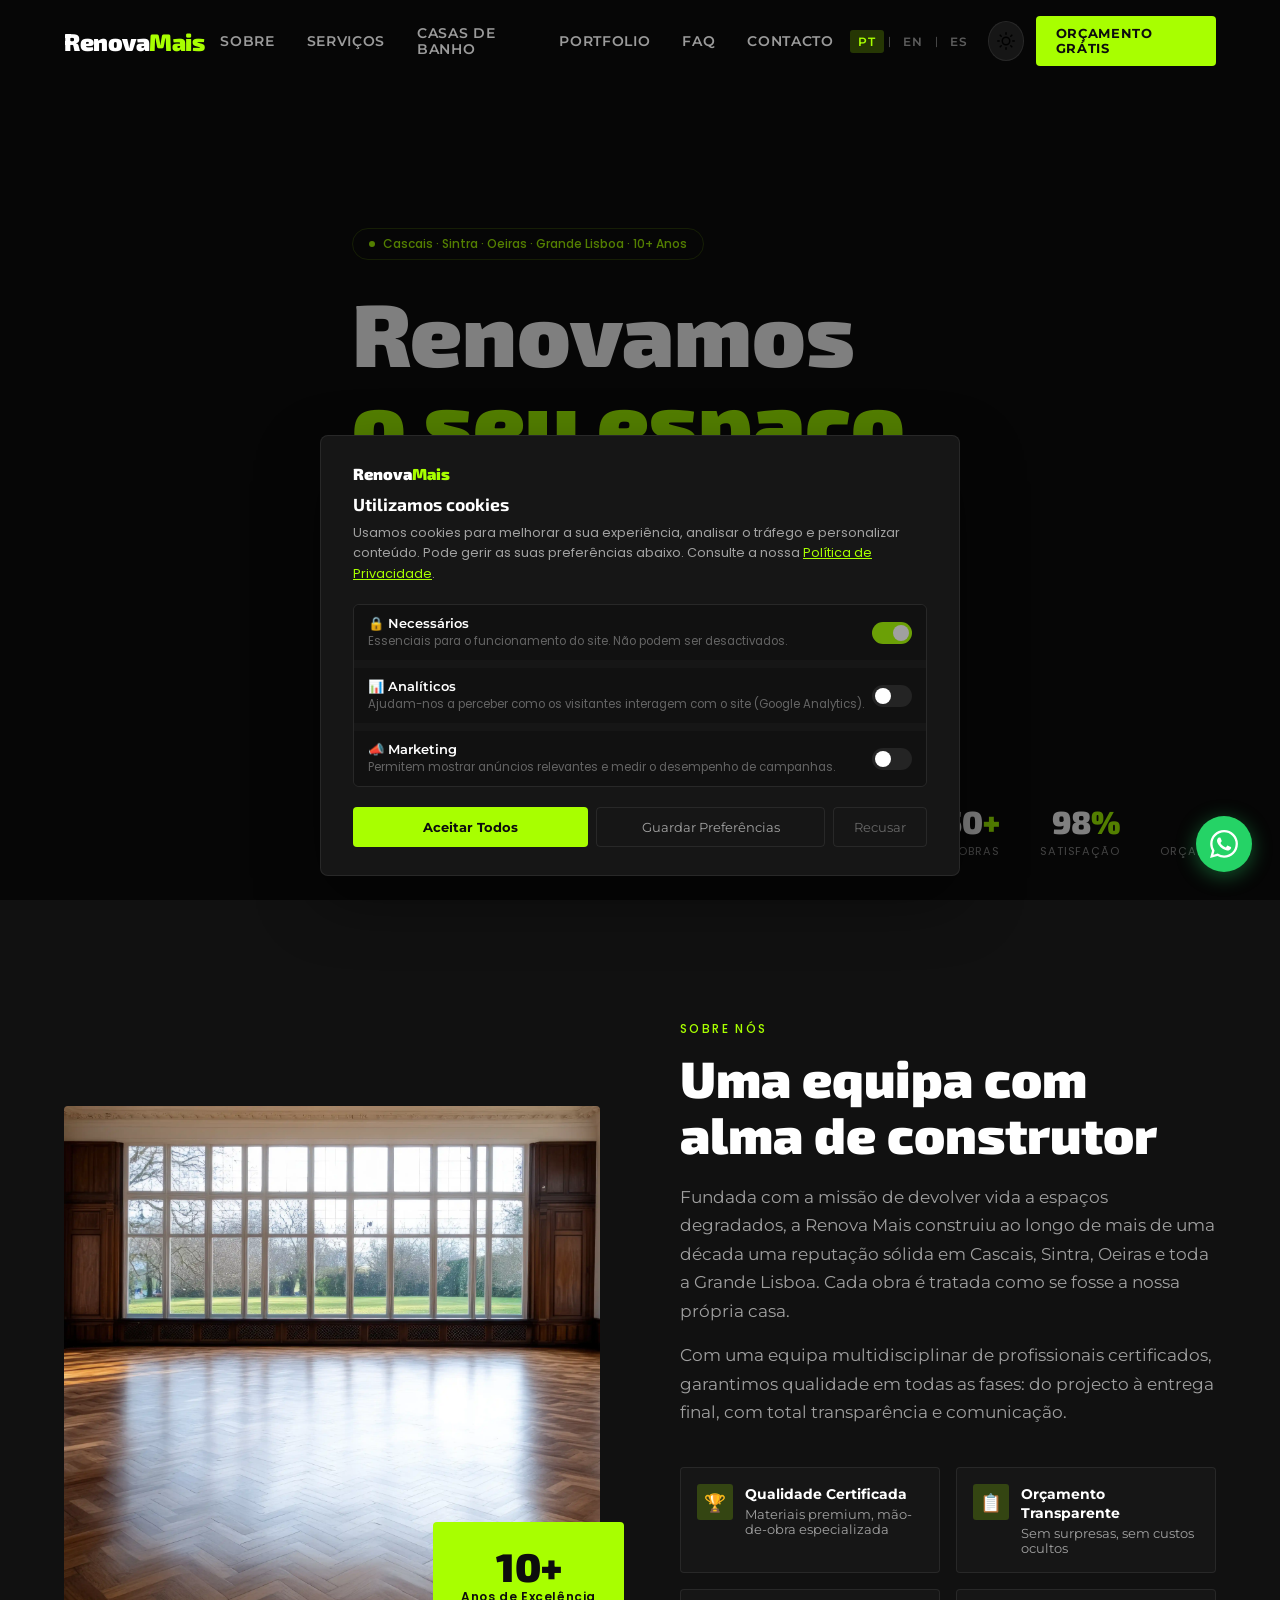
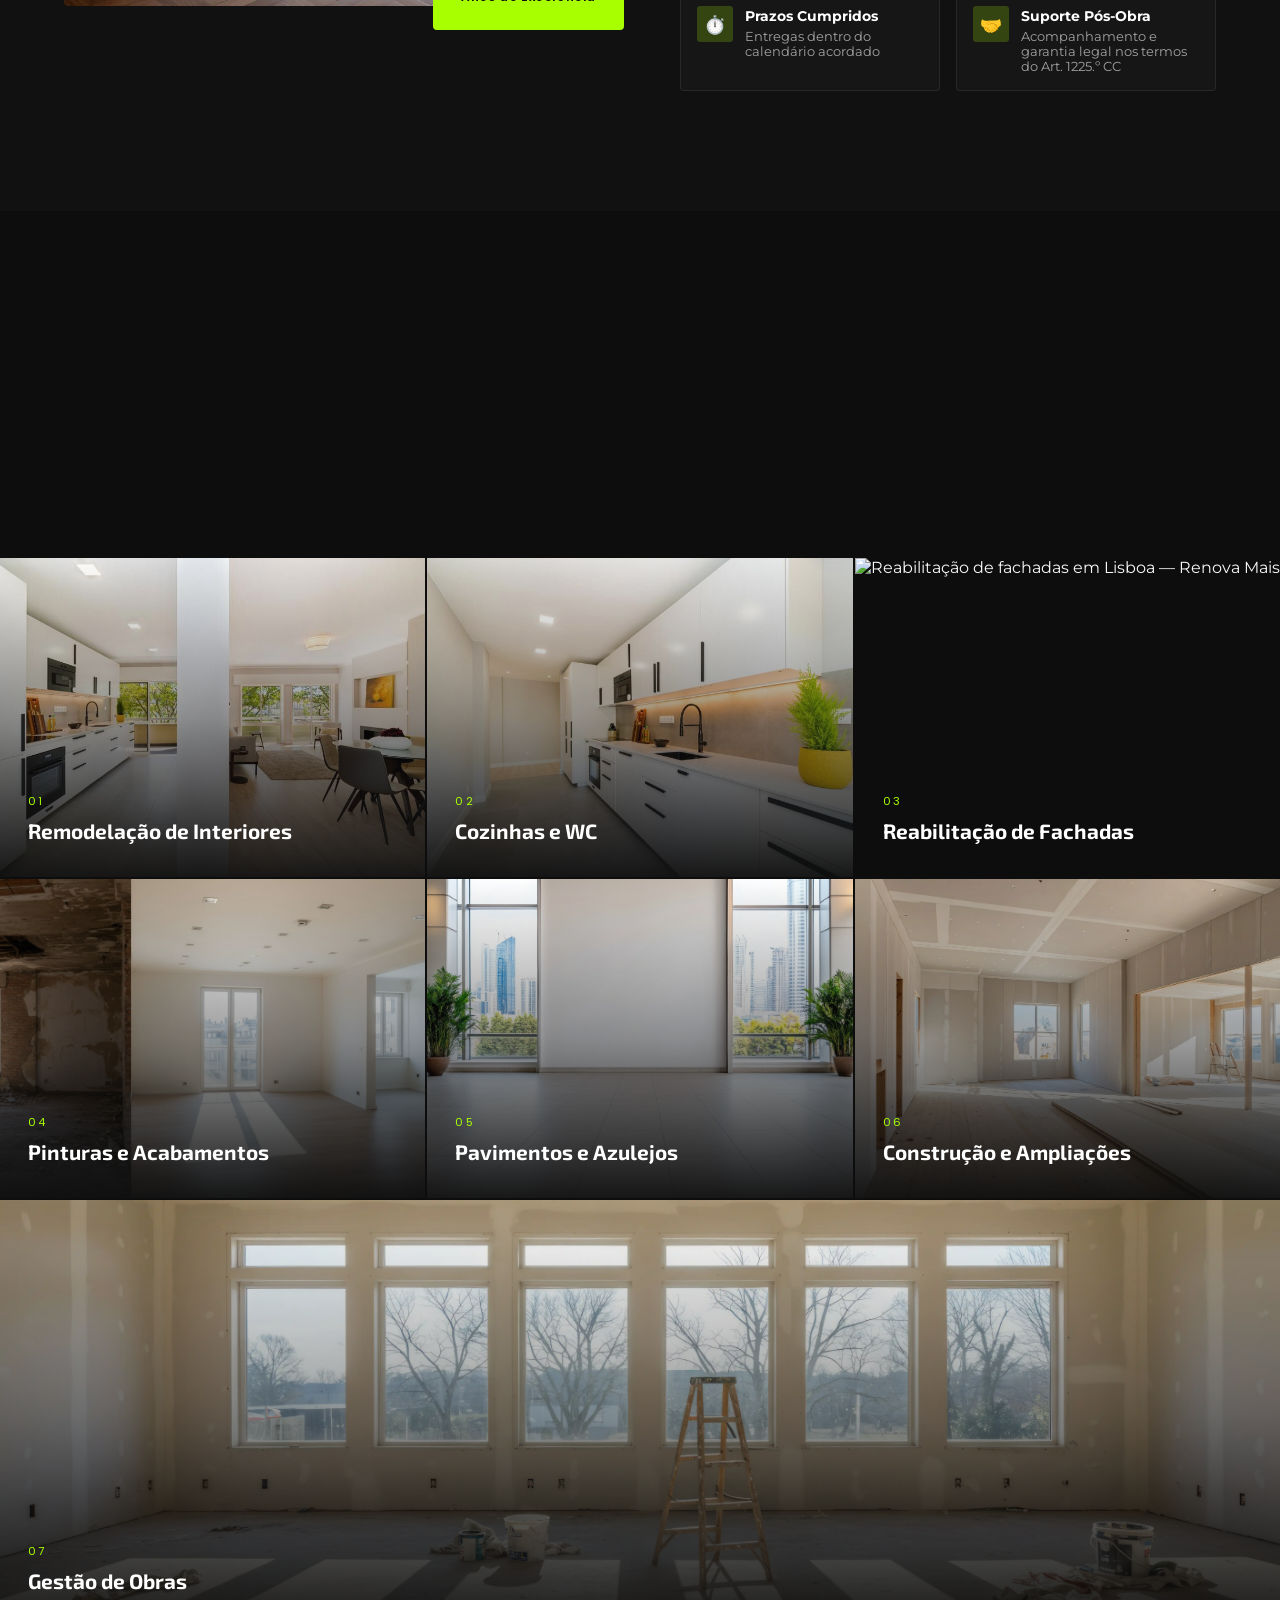
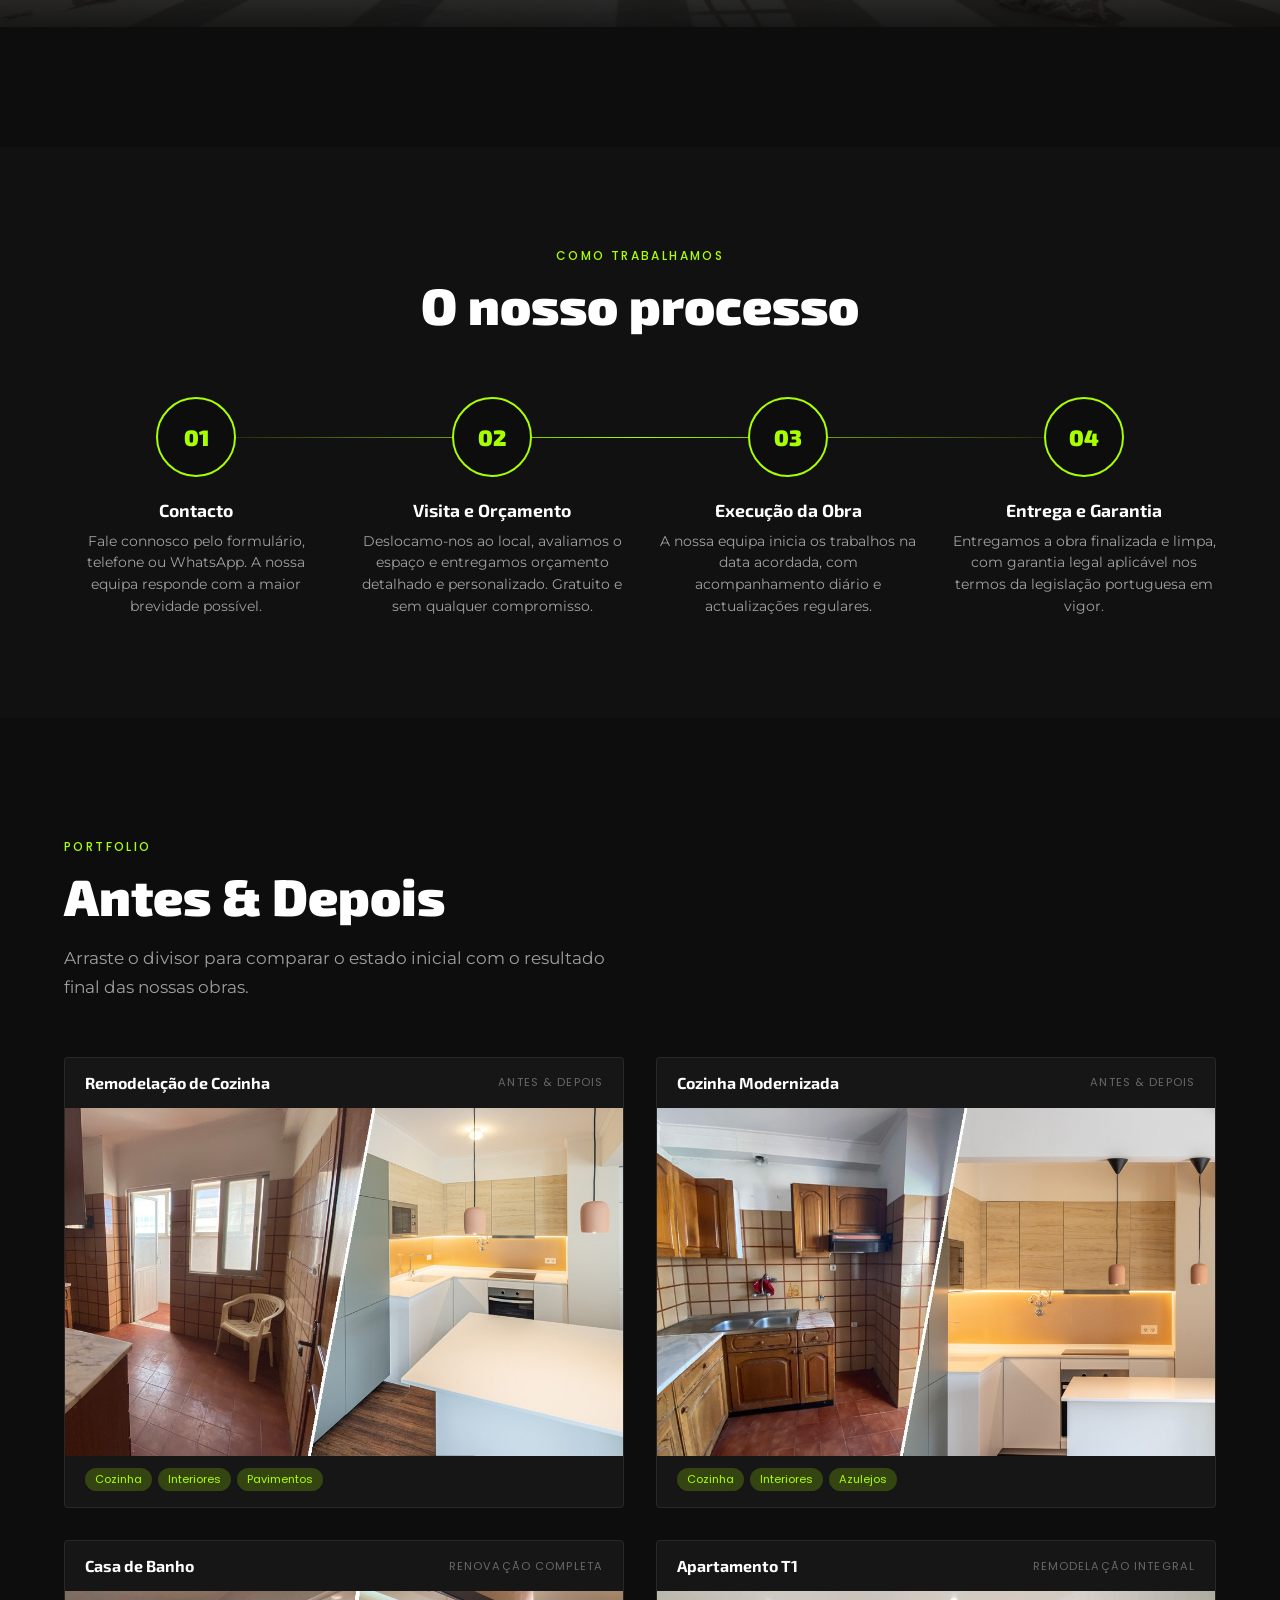
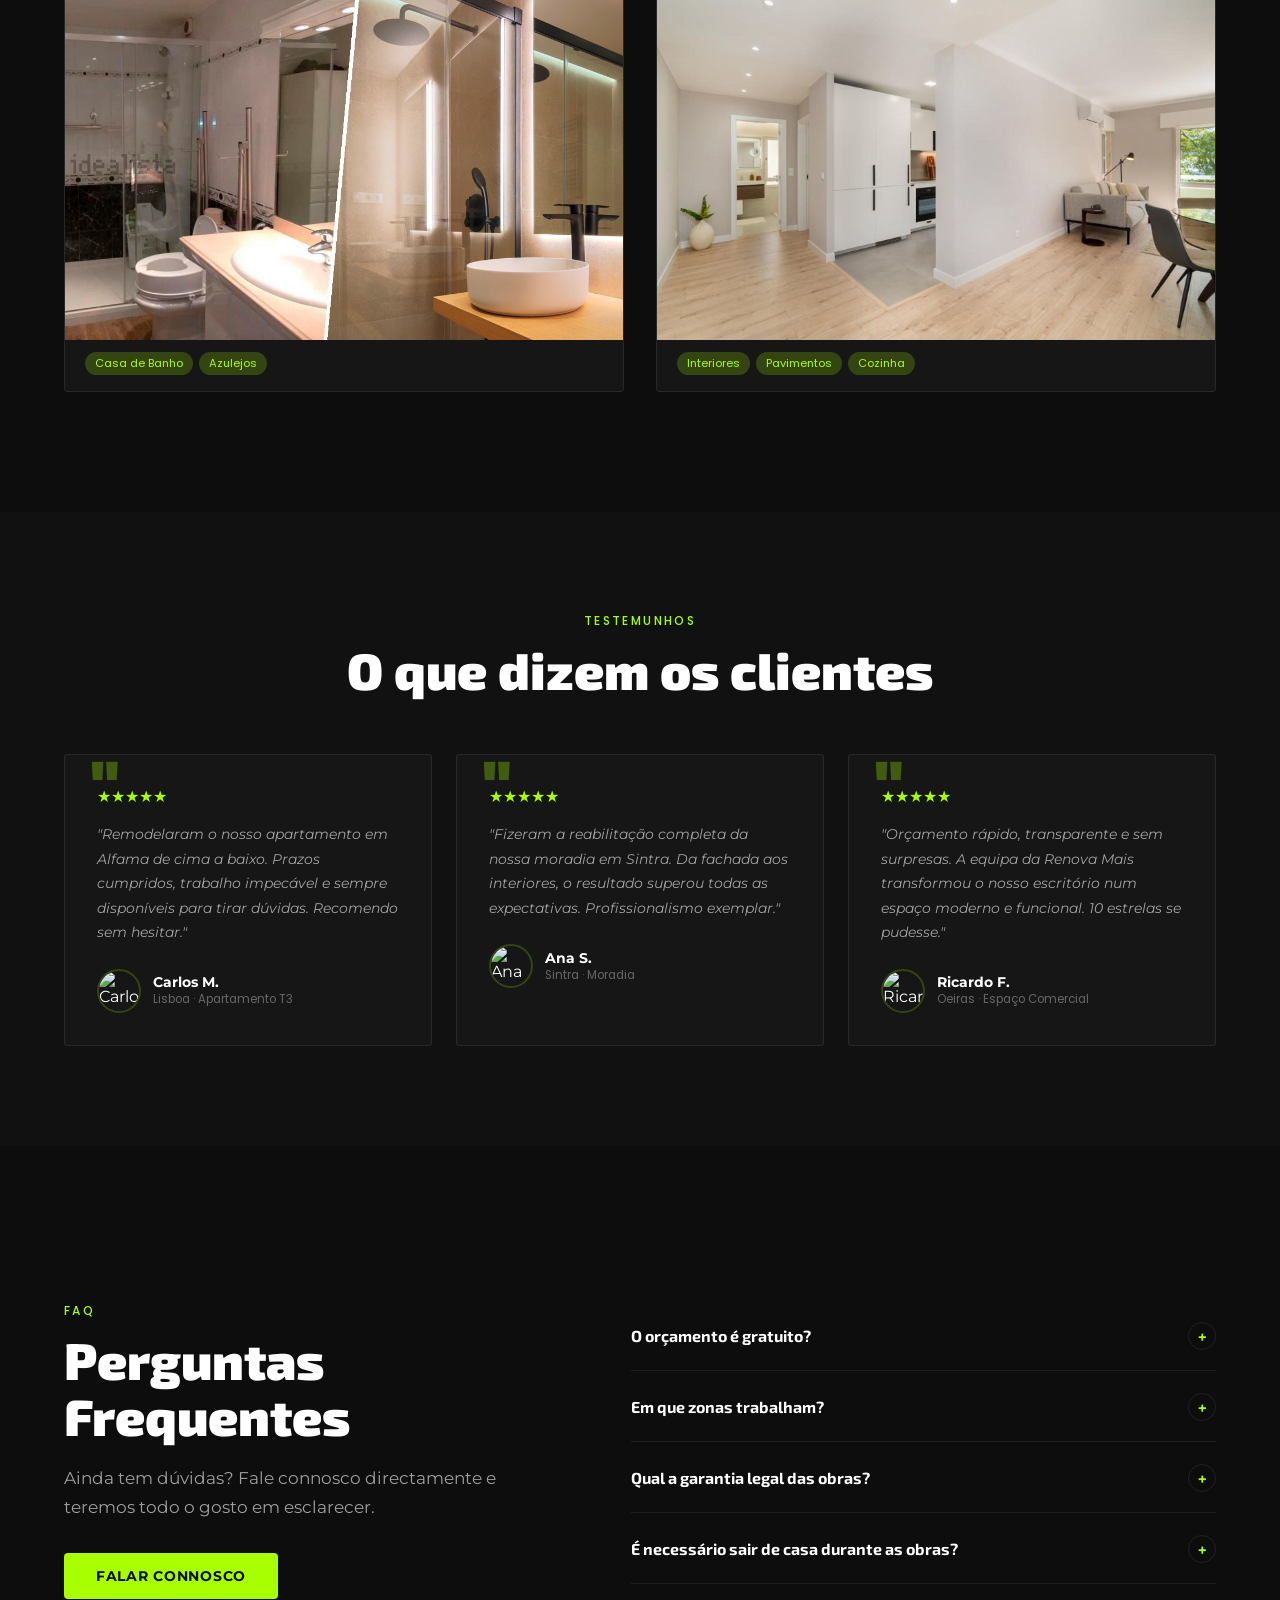
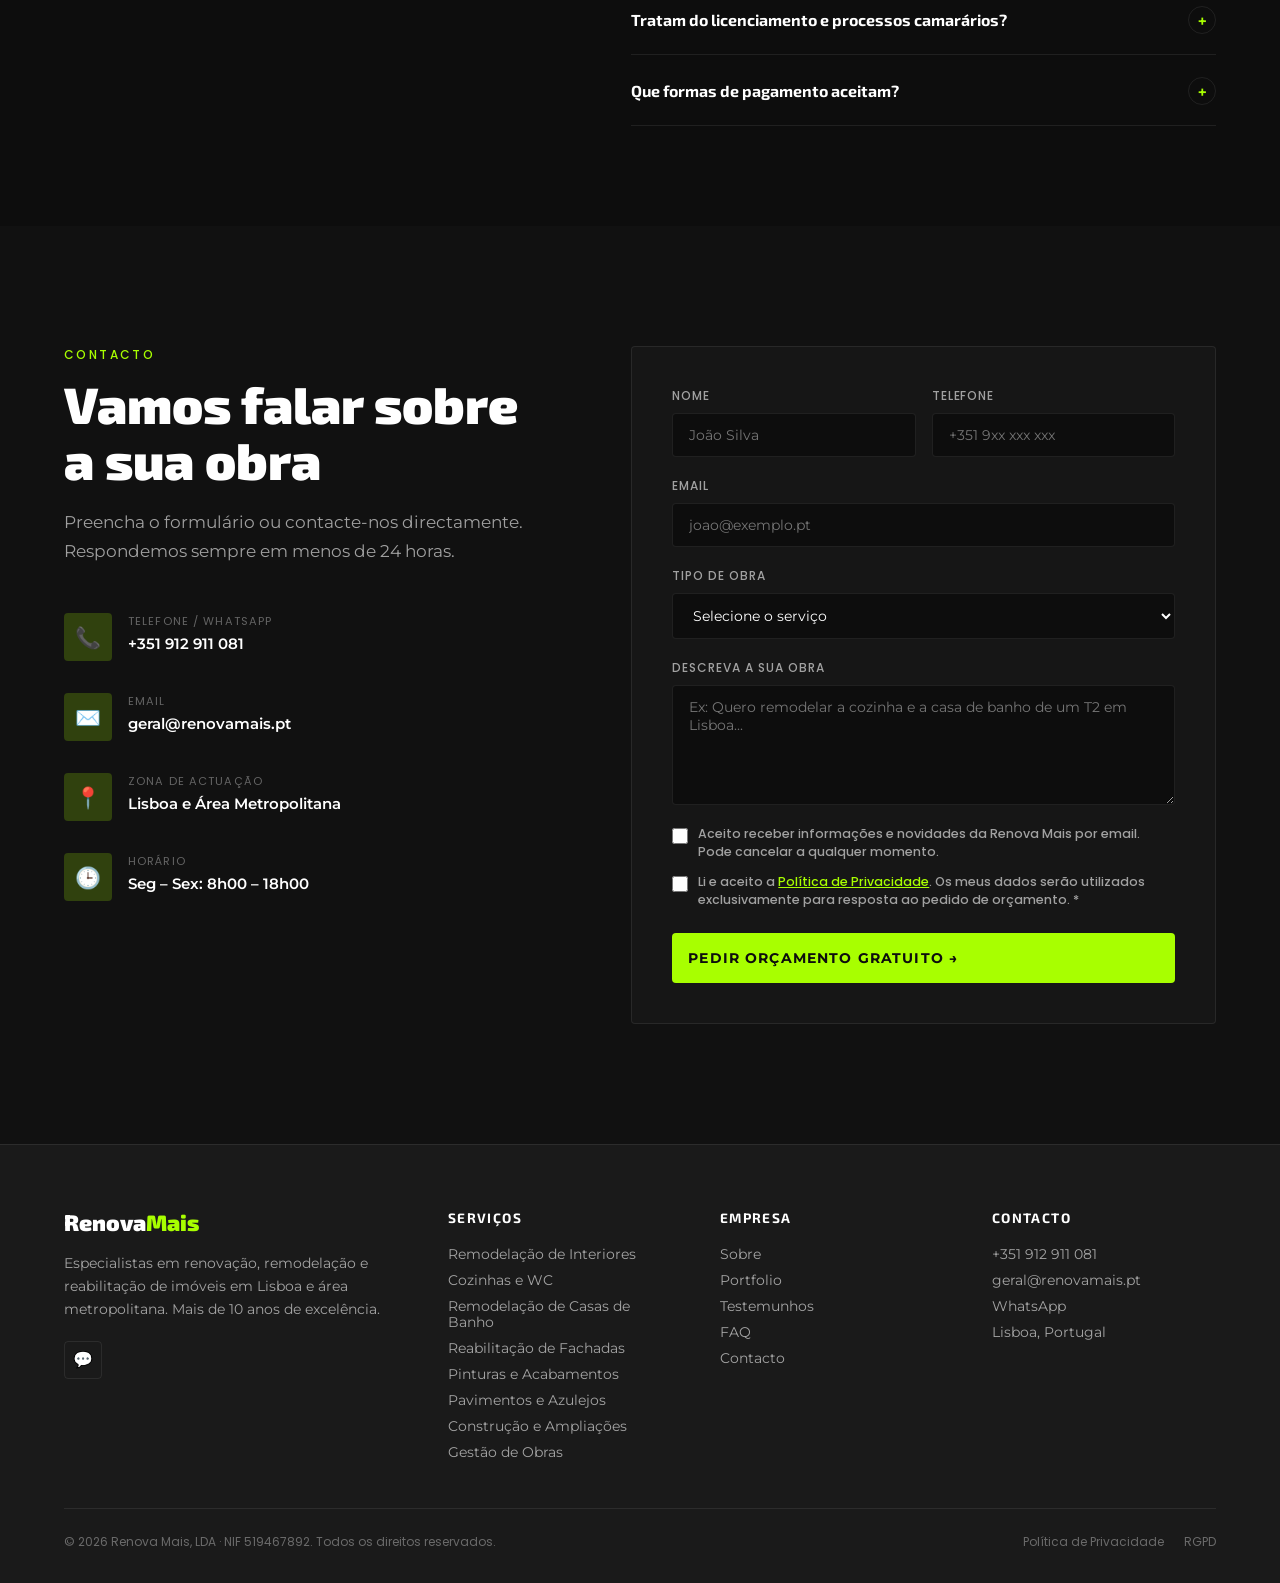
==== commit ed52e00d: "fix: update legal identity on homepage" ====
--- a/index.html
+++ b/index.html
@@ -7,7 +7,7 @@
 <title>Renova Mais — Remodelação em Cascais, Sintra e Oeiras | Orçamento Grátis</title>
 <meta name="description" content="Empresa de remodelação em Cascais, Sintra e Oeiras. Cozinhas, casas de banho, interiores, fachadas e construção. 10+ anos de experiência. Orçamento gratuito.">
 <meta name="keywords" content="remodelação Cascais, obras Cascais, remodelação Sintra, obras Sintra, remodelação Oeiras, remodelação Estoril, remodelação Parede, obras Carcavelos, empresa remodelações Cascais Sintra Oeiras, remodelação Grande Lisboa, construção civil Cascais Estoril Parede Carcavelos">
-<meta name="author" content="Renova Mais Alves Melo, Lda.">
+<meta name="author" content="Renova Mais, LDA">
 <meta name="robots" content="index, follow">
 <meta name="geo.region" content="PT-11">
 <meta name="geo.placename" content="Cascais, Sintra, Oeiras, Lisboa, Portugal">
@@ -29,7 +29,19 @@
 
 <!-- Google Analytics -->
 <script async src="https://www.googletagmanager.com/gtag/js?id=G-EXPZ8HG8RB"></script>
-<script>window.dataLayer=window.dataLayer||[];function gtag(){dataLayer.push(arguments);}gtag('js',new Date());gtag('config','G-EXPZ8HG8RB');</script>
+<script>
+window.dataLayer=window.dataLayer||[];
+function gtag(){dataLayer.push(arguments);}
+gtag('consent','default',{
+  analytics_storage:'denied',
+  ad_storage:'denied',
+  ad_user_data:'denied',
+  ad_personalization:'denied',
+  wait_for_update:500
+});
+gtag('js',new Date());
+gtag('config','G-EXPZ8HG8RB',{anonymize_ip:true});
+</script>
 
 <!-- Fonts -->
 <link rel="preconnect" href="https://fonts.googleapis.com">
@@ -37,7 +49,7 @@
 <link href="https://fonts.googleapis.com/css2?family=Exo+2:wght@700;900&family=Montserrat:wght@400;500;600;700&family=Poppins:wght@300;400;500&display=swap" rel="stylesheet">
 
 <!-- Schema -->
-<script type="application/ld+json">{"@context":"https://schema.org","@type":"HomeAndConstructionBusiness","name":"Renova Mais","legalName":"Renova Mais Alves Melo, Lda.","url":"https://renovamais.pt","telephone":"+351912911081","email":"geral@renovamais.pt","foundingDate":"2026","priceRange":"€€","openingHours":"Mo-Fr 08:00-18:00","address":{"@type":"PostalAddress","addressLocality":"Lisboa","addressCountry":"PT"},"areaServed":[{"@type":"City","name":"Cascais"},{"@type":"Place","name":"Estoril"},{"@type":"Place","name":"Parede"},{"@type":"Place","name":"Carcavelos"},{"@type":"Place","name":"Birre"},{"@type":"City","name":"Sintra"},{"@type":"City","name":"Oeiras"},{"@type":"City","name":"Lisboa"},{"@type":"City","name":"Loures"},{"@type":"City","name":"Amadora"},{"@type":"City","name":"Setúbal"}],"hasOfferCatalog":{"@type":"OfferCatalog","name":"Serviços de Remodelação e Construção","itemListElement":[{"@type":"Offer","itemOffered":{"@type":"Service","name":"Remodelação de Interiores"}},{"@type":"Offer","itemOffered":{"@type":"Service","name":"Cozinhas e WC"}},{"@type":"Offer","itemOffered":{"@type":"Service","name":"Reabilitação de Fachadas"}},{"@type":"Offer","itemOffered":{"@type":"Service","name":"Pinturas e Acabamentos"}},{"@type":"Offer","itemOffered":{"@type":"Service","name":"Pavimentos e Azulejos"}},{"@type":"Offer","itemOffered":{"@type":"Service","name":"Construção e Ampliações"}},{"@type":"Offer","itemOffered":{"@type":"Service","name":"Gestão de Obras"}}]}}</script>
+<script type="application/ld+json">{"@context":"https://schema.org","@type":"HomeAndConstructionBusiness","name":"Renova Mais","legalName":"Renova Mais, LDA","taxID":"519467892","url":"https://renovamais.pt","telephone":"+351912911081","email":"geral@renovamais.pt","foundingDate":"2026","priceRange":"€€","openingHours":"Mo-Fr 08:00-18:00","address":{"@type":"PostalAddress","addressLocality":"Lisboa","addressCountry":"PT"},"areaServed":[{"@type":"City","name":"Cascais"},{"@type":"Place","name":"Estoril"},{"@type":"Place","name":"Parede"},{"@type":"Place","name":"Carcavelos"},{"@type":"Place","name":"Birre"},{"@type":"City","name":"Sintra"},{"@type":"City","name":"Oeiras"},{"@type":"City","name":"Lisboa"},{"@type":"City","name":"Loures"},{"@type":"City","name":"Amadora"},{"@type":"City","name":"Setúbal"}],"hasOfferCatalog":{"@type":"OfferCatalog","name":"Serviços de Remodelação e Construção","itemListElement":[{"@type":"Offer","itemOffered":{"@type":"Service","name":"Remodelação de Interiores"}},{"@type":"Offer","itemOffered":{"@type":"Service","name":"Cozinhas e WC"}},{"@type":"Offer","itemOffered":{"@type":"Service","name":"Reabilitação de Fachadas"}},{"@type":"Offer","itemOffered":{"@type":"Service","name":"Pinturas e Acabamentos"}},{"@type":"Offer","itemOffered":{"@type":"Service","name":"Pavimentos e Azulejos"}},{"@type":"Offer","itemOffered":{"@type":"Service","name":"Construção e Ampliações"}},{"@type":"Offer","itemOffered":{"@type":"Service","name":"Gestão de Obras"}}]}}</script>
 <script type="application/ld+json">{"@context":"https://schema.org","@type":"FAQPage","mainEntity":[{"@type":"Question","name":"O orçamento é gratuito?","acceptedAnswer":{"@type":"Answer","text":"Sim. O serviço de orçamentação é completamente gratuito e sem qualquer compromisso. Após a visita ao local, elaboramos um orçamento detalhado e personalizado."}},{"@type":"Question","name":"Em que zonas trabalham?","acceptedAnswer":{"@type":"Answer","text":"Trabalhamos em Cascais (Estoril, Parede, Carcavelos, Birre), Sintra, Oeiras, Lisboa, Loures, Amadora e Setúbal. Para projectos noutras regiões, consulte-nos primeiro."}},{"@type":"Question","name":"Qual a garantia legal das obras?","acceptedAnswer":{"@type":"Answer","text":"As nossas obras estão cobertas pela garantia legal dos artigos 1218.º a 1226.º do Código Civil Português. Prazos mínimos obrigatórios: 10 anos para defeitos estruturais graves (fundações, pilares, vigas e paredes mestras); 5 anos para defeitos de construção, infiltrações e instalações técnicas (canalização e electricidade); 1 a 3 anos para defeitos de acabamento (pinturas, estuques) e equipamentos autónomos (torneiras, esquentadores, estores), conforme contrato. A contagem inicia-se na data de recepção da obra. Os defeitos devem ser comunicados por escrito no prazo de 1 ano após a descoberta."}},{"@type":"Question","name":"É necessário sair de casa durante as obras?","acceptedAnswer":{"@type":"Answer","text":"Depende do tipo e extensão da obra. Para remodelações completas recomendamos que sim, para obras parcelares geralmente não é necessário. Avaliamos caso a caso."}},{"@type":"Question","name":"Tratam do licenciamento e processos camarários?","acceptedAnswer":{"@type":"Answer","text":"O licenciamento é da responsabilidade do dono da obra. Na Gestão de Obra completa podemos coordenar com arquitectos e técnicos especializados, a pedido."}},{"@type":"Question","name":"Que formas de pagamento aceitam?","acceptedAnswer":{"@type":"Answer","text":"Aceitamos transferência bancária e numerário. O pagamento é faseado: sinal na aprovação do orçamento, entregas intercalares e pagamento final na entrega."}}]}</script>
 
 <style>
@@ -337,6 +349,7 @@
     <div class="nav-links">
       <a href="#sobre" data-i18n="nav_sobre">Sobre</a>
       <a href="#servicos" data-i18n="nav_servicos">Serviços</a>
+      <a href="/remodelacao-casas-de-banho" data-i18n="nav_casas_banho">Casas de Banho</a>
       <a href="#portfolio" data-i18n="nav_portfolio">Portfolio</a>
       <a href="#faq" data-i18n="nav_faq">FAQ</a>
       <a href="#contacto" data-i18n="nav_contacto">Contacto</a>
@@ -363,6 +376,7 @@
 <div class="mobile-menu" id="mobileMenu">
   <a href="#sobre" data-i18n="nav_sobre">Sobre</a>
   <a href="#servicos" data-i18n="nav_servicos">Serviços</a>
+  <a href="/remodelacao-casas-de-banho" data-i18n="nav_casas_banho">Casas de Banho</a>
   <a href="#portfolio" data-i18n="nav_portfolio">Portfolio</a>
   <a href="#faq" data-i18n="nav_faq">FAQ</a>
   <a href="#contacto" data-i18n="nav_contacto">Contacto</a>
@@ -752,8 +766,18 @@
       <div class="reveal">
         <div class="form-wrap">
           <form action="https://formspree.io/f/xaqzqozo" method="POST" id="contactForm">
-            <input type="hidden" name="_next" value="https://renovamais.pt/obrigado.html">
+            <input type="hidden" name="_next" value="https://renovamais.pt/obrigado">
             <input type="hidden" name="_subject" value="Novo pedido de orçamento — Renova Mais">
+            <input type="hidden" name="pagina_origem" value="homepage">
+            <input type="hidden" name="landing_url" value="">
+            <input type="hidden" name="utm_source" value="">
+            <input type="hidden" name="utm_medium" value="">
+            <input type="hidden" name="utm_campaign" value="">
+            <input type="hidden" name="utm_term" value="">
+            <input type="hidden" name="utm_content" value="">
+            <input type="hidden" name="gclid" value="">
+            <input type="hidden" name="gbraid" value="">
+            <input type="hidden" name="wbraid" value="">
             <div class="form-row">
               <div class="form-group">
                 <label for="nome" data-i18n="form_nome">Nome</label>
@@ -792,7 +816,7 @@
             </div>
             <div class="form-group" style="flex-direction:row;align-items:flex-start;gap:10px;margin-bottom:24px">
               <input type="checkbox" id="rgpd" name="rgpd" value="aceito" required style="margin-top:3px;accent-color:var(--accent);width:16px;height:16px;flex-shrink:0">
-              <label for="rgpd" style="font-size:.78rem;text-transform:none;letter-spacing:0;color:var(--text2);cursor:pointer" data-i18n="form_rgpd">Li e aceito a <a href="/privacy.html" style="color:var(--accent);text-decoration:underline">Política de Privacidade</a>. Os meus dados serão utilizados exclusivamente para resposta ao pedido de orçamento. *</label>
+              <label for="rgpd" style="font-size:.78rem;text-transform:none;letter-spacing:0;color:var(--text2);cursor:pointer" data-i18n="form_rgpd">Li e aceito a <a href="/privacy" style="color:var(--accent);text-decoration:underline">Política de Privacidade</a>. Os meus dados serão utilizados exclusivamente para resposta ao pedido de orçamento. *</label>
             </div>
             <button type="submit" class="btn btn-primary form-submit" data-i18n="form_submit">Pedir Orçamento Gratuito →</button>
           </form>
@@ -818,6 +842,7 @@
         <div class="footer-links">
           <a href="#servicos" data-i18n="serv1_name">Remodelação de Interiores</a>
           <a href="#servicos" data-i18n="serv2_name">Cozinhas e WC</a>
+          <a href="/remodelacao-casas-de-banho" data-i18n="footer_casas_banho">Remodelação de Casas de Banho</a>
           <a href="#servicos" data-i18n="serv3_name">Reabilitação de Fachadas</a>
           <a href="#servicos" data-i18n="serv4_name">Pinturas e Acabamentos</a>
           <a href="#servicos" data-i18n="serv5_name">Pavimentos e Azulejos</a>
@@ -846,10 +871,10 @@
       </div>
     </div>
     <div class="footer-bottom">
-      <p class="footer-copy">© 2026 Renova Mais Alves Melo, Lda. <span data-i18n="footer_rights">Todos os direitos reservados.</span></p>
+      <p class="footer-copy">© 2026 Renova Mais, LDA · NIF 519467892. <span data-i18n="footer_rights">Todos os direitos reservados.</span></p>
       <div class="footer-legal">
-        <a href="/privacy.html" data-i18n="footer_privacy">Política de Privacidade</a>
-        <a href="/privacy.html" data-i18n="footer_rgpd">RGPD</a>
+        <a href="/privacy" data-i18n="footer_privacy">Política de Privacidade</a>
+        <a href="/privacy" data-i18n="footer_rgpd">RGPD</a>
       </div>
     </div>
   </div>
@@ -865,7 +890,7 @@
 <div id="cookie-banner" role="dialog" aria-modal="true" aria-label="Preferências de cookies">
   <div class="cookie-logo">Renova<span>Mais</span></div>
   <h3 data-i18n="cookie_title">Utilizamos cookies</h3>
-  <p data-i18n="cookie_text">Usamos cookies para melhorar a sua experiência, analisar o tráfego e personalizar conteúdo. Pode gerir as suas preferências abaixo. Consulte a nossa <a href="/privacy.html">Política de Privacidade</a>.</p>
+  <p data-i18n="cookie_text">Usamos cookies para melhorar a sua experiência, analisar o tráfego e personalizar conteúdo. Pode gerir as suas preferências abaixo. Consulte a nossa <a href="/privacy">Política de Privacidade</a>.</p>
   <div class="cookie-cats">
     <div class="cookie-cat">
       <div class="cookie-cat-info">
@@ -900,7 +925,7 @@
 // ===================== TRANSLATIONS =====================
 const T = {
   pt: {
-    nav_sobre:'Sobre', nav_servicos:'Serviços', nav_portfolio:'Portfolio', nav_faq:'FAQ', nav_contacto:'Contacto', nav_cta:'Orçamento Grátis',
+    nav_sobre:'Sobre', nav_servicos:'Serviços', nav_casas_banho:'Casas de Banho', nav_portfolio:'Portfolio', nav_faq:'FAQ', nav_contacto:'Contacto', nav_cta:'Orçamento Grátis',
     hero_badge:'Cascais · Sintra · Oeiras · Grande Lisboa · 10+ Anos', hero_title1:'Renovamos', hero_title2:'o seu espaço.', hero_desc:'Mais de 10 anos a transformar casas e apartamentos em Cascais, Sintra, Oeiras e Grande Lisboa. Obras de qualidade, com rigor e orçamento totalmente transparente.',
     hero_cta1:'Pedir Orçamento Grátis', hero_cta2:'Ver Portfolio',
     stat_anos:'Anos Exp.', stat_obras:'Obras', stat_satisfacao:'Satisfação', stat_orcamento:'Orçamento',
@@ -945,18 +970,18 @@
     cont_telefone:'Telefone / WhatsApp', cont_zona:'Zona de Actuação', cont_horario:'Horário', cont_horas:'Seg – Sex: 8h00 – 18h00',
     form_nome:'Nome', form_telefone:'Telefone', form_email:'Email', form_servico:'Tipo de Obra', form_selecione:'Selecione o serviço', form_outro:'Outro', form_mensagem:'Descreva a sua obra', form_submit:'Pedir Orçamento Gratuito →',
     footer_about:'Especialistas em renovação, remodelação e reabilitação de imóveis em Lisboa e área metropolitana. Mais de 10 anos de excelência.',
-    footer_servicos:'Serviços', footer_empresa:'Empresa', footer_contacto:'Contacto', footer_rights:'Todos os direitos reservados.', footer_privacy:'Política de Privacidade', footer_rgpd:'RGPD',
+    footer_servicos:'Serviços', footer_casas_banho:'Remodelação de Casas de Banho', footer_empresa:'Empresa', footer_contacto:'Contacto', footer_rights:'Todos os direitos reservados.', footer_privacy:'Política de Privacidade', footer_rgpd:'RGPD',
     cookie_title:'Utilizamos cookies',
-    cookie_text:'Usamos cookies para melhorar a sua experiência, analisar o tráfego e personalizar conteúdo. Pode gerir as suas preferências abaixo. Consulte a nossa <a href="/privacy.html">Política de Privacidade</a>.',
+    cookie_text:'Usamos cookies para melhorar a sua experiência, analisar o tráfego e personalizar conteúdo. Pode gerir as suas preferências abaixo. Consulte a nossa <a href="/privacy">Política de Privacidade</a>.',
     cookie_cat1:'🔒 Necessários', cookie_cat1_desc:'Essenciais para o funcionamento do site. Não podem ser desactivados.',
     cookie_cat2:'📊 Analíticos', cookie_cat2_desc:'Ajudam-nos a perceber como os visitantes interagem com o site (Google Analytics).',
     cookie_cat3:'📣 Marketing', cookie_cat3_desc:'Permitem mostrar anúncios relevantes e medir o desempenho de campanhas.',
     cookie_accept:'Aceitar Todos', cookie_save:'Guardar Preferências', cookie_decline:'Recusar',
     form_newsletter:'Aceito receber informações e novidades da Renova Mais por email. Pode cancelar a qualquer momento.',
-    form_rgpd:'Li e aceito a <a href="/privacy.html" style="color:var(--accent);text-decoration:underline">Política de Privacidade</a>. Os meus dados serão utilizados exclusivamente para resposta ao pedido de orçamento. *'
+    form_rgpd:'Li e aceito a <a href="/privacy" style="color:var(--accent);text-decoration:underline">Política de Privacidade</a>. Os meus dados serão utilizados exclusivamente para resposta ao pedido de orçamento. *'
   },
   en: {
-    nav_sobre:'About', nav_servicos:'Services', nav_portfolio:'Portfolio', nav_faq:'FAQ', nav_contacto:'Contact', nav_cta:'Free Quote',
+    nav_sobre:'About', nav_servicos:'Services', nav_casas_banho:'Bathrooms', nav_portfolio:'Portfolio', nav_faq:'FAQ', nav_contacto:'Contact', nav_cta:'Free Quote',
     hero_badge:'Cascais · Sintra · Oeiras · Greater Lisbon · 10+ Years', hero_title1:'We renovate', hero_title2:'your space.', hero_desc:'Over 10 years transforming homes and apartments in Cascais, Sintra, Oeiras and Greater Lisbon. Quality work, rigour and fully transparent pricing.',
     hero_cta1:'Request Free Quote', hero_cta2:'View Portfolio',
     stat_anos:'Yrs Exp.', stat_obras:'Projects', stat_satisfacao:'Satisfaction', stat_orcamento:'Quote',
@@ -1001,18 +1026,18 @@
     cont_telefone:'Phone / WhatsApp', cont_zona:'Service Area', cont_horario:'Hours', cont_horas:'Mon – Fri: 8am – 6pm',
     form_nome:'Name', form_telefone:'Phone', form_email:'Email', form_servico:'Type of Work', form_selecione:'Select service', form_outro:'Other', form_mensagem:'Describe your project', form_submit:'Request Free Quote →',
     footer_about:'Specialists in renovation, refurbishment and rehabilitation of properties in Lisbon and the metropolitan area. Over 10 years of excellence.',
-    footer_servicos:'Services', footer_empresa:'Company', footer_contacto:'Contact', footer_rights:'All rights reserved.', footer_privacy:'Privacy Policy', footer_rgpd:'GDPR',
+    footer_servicos:'Services', footer_casas_banho:'Bathroom Renovation', footer_empresa:'Company', footer_contacto:'Contact', footer_rights:'All rights reserved.', footer_privacy:'Privacy Policy', footer_rgpd:'GDPR',
     cookie_title:'We use cookies',
-    cookie_text:'We use cookies to improve your experience, analyse traffic and personalise content. Manage your preferences below. See our <a href="/privacy.html">Privacy Policy</a>.',
+    cookie_text:'We use cookies to improve your experience, analyse traffic and personalise content. Manage your preferences below. See our <a href="/privacy">Privacy Policy</a>.',
     cookie_cat1:'🔒 Necessary', cookie_cat1_desc:'Essential for the site to work. Cannot be disabled.',
     cookie_cat2:'📊 Analytics', cookie_cat2_desc:'Help us understand how visitors interact with the site (Google Analytics).',
     cookie_cat3:'📣 Marketing', cookie_cat3_desc:'Allow us to show relevant ads and measure campaign performance.',
     cookie_accept:'Accept All', cookie_save:'Save Preferences', cookie_decline:'Reject',
     form_newsletter:'I agree to receive news and updates from Renova Mais by email. You can unsubscribe at any time.',
-    form_rgpd:'I have read and accept the <a href="/privacy.html" style="color:var(--accent);text-decoration:underline">Privacy Policy</a>. My data will be used solely to respond to this quote request. *'
+    form_rgpd:'I have read and accept the <a href="/privacy" style="color:var(--accent);text-decoration:underline">Privacy Policy</a>. My data will be used solely to respond to this quote request. *'
   },
   es: {
-    nav_sobre:'Sobre', nav_servicos:'Servicios', nav_portfolio:'Portfolio', nav_faq:'FAQ', nav_contacto:'Contacto', nav_cta:'Presupuesto Gratis',
+    nav_sobre:'Sobre', nav_servicos:'Servicios', nav_casas_banho:'Baños', nav_portfolio:'Portfolio', nav_faq:'FAQ', nav_contacto:'Contacto', nav_cta:'Presupuesto Gratis',
     hero_badge:'Cascais · Sintra · Oeiras · Gran Lisboa · 10+ Años', hero_title1:'Renovamos', hero_title2:'su espacio.', hero_desc:'Más de 10 años transformando viviendas en Cascais, Sintra, Oeiras y Gran Lisboa. Obras de calidad, con rigor y presupuesto totalmente transparente.',
     hero_cta1:'Solicitar Presupuesto', hero_cta2:'Ver Portfolio',
     stat_anos:'Años Exp.', stat_obras:'Obras', stat_satisfacao:'Satisfacción', stat_orcamento:'Presupuesto',
@@ -1057,15 +1082,15 @@
     cont_telefone:'Teléfono / WhatsApp', cont_zona:'Área de Actuación', cont_horario:'Horario', cont_horas:'Lun – Vie: 8h00 – 18h00',
     form_nome:'Nombre', form_telefone:'Teléfono', form_email:'Email', form_servico:'Tipo de Obra', form_selecione:'Seleccione el servicio', form_outro:'Otro', form_mensagem:'Describa su obra', form_submit:'Solicitar Presupuesto →',
     footer_about:'Especialistas en renovación, remodelación y rehabilitación de inmuebles en Lisboa y área metropolitana. Más de 10 años de excelencia.',
-    footer_servicos:'Servicios', footer_empresa:'Empresa', footer_contacto:'Contacto', footer_rights:'Todos los derechos reservados.', footer_privacy:'Política de Privacidad', footer_rgpd:'RGPD',
+    footer_servicos:'Servicios', footer_casas_banho:'Reforma de Baños', footer_empresa:'Empresa', footer_contacto:'Contacto', footer_rights:'Todos los derechos reservados.', footer_privacy:'Política de Privacidad', footer_rgpd:'RGPD',
     cookie_title:'Usamos cookies',
-    cookie_text:'Usamos cookies para mejorar su experiencia, analizar el tráfico y personalizar el contenido. Gestione sus preferencias abajo. Consulte nuestra <a href="/privacy.html">Política de Privacidad</a>.',
+    cookie_text:'Usamos cookies para mejorar su experiencia, analizar el tráfico y personalizar el contenido. Gestione sus preferencias abajo. Consulte nuestra <a href="/privacy">Política de Privacidad</a>.',
     cookie_cat1:'🔒 Necesarios', cookie_cat1_desc:'Esenciales para el funcionamiento del sitio. No se pueden desactivar.',
     cookie_cat2:'📊 Analíticos', cookie_cat2_desc:'Nos ayudan a entender cómo los visitantes interactúan con el sitio (Google Analytics).',
     cookie_cat3:'📣 Marketing', cookie_cat3_desc:'Permiten mostrar anuncios relevantes y medir el rendimiento de campañas.',
     cookie_accept:'Aceptar Todos', cookie_save:'Guardar Preferencias', cookie_decline:'Rechazar',
     form_newsletter:'Acepto recibir información y novedades de Renova Mais por email. Puede darse de baja en cualquier momento.',
-    form_rgpd:'He leído y acepto la <a href="/privacy.html" style="color:var(--accent);text-decoration:underline">Política de Privacidad</a>. Mis datos se utilizarán exclusivamente para responder a esta solicitud. *'
+    form_rgpd:'He leído y acepto la <a href="/privacy" style="color:var(--accent);text-decoration:underline">Política de Privacidad</a>. Mis datos se utilizarán exclusivamente para responder a esta solicitud. *'
   }
 };
 
@@ -1163,7 +1188,12 @@
 function saveCookieConsent(analytics, marketing) {
   const prefs = { necessary:true, analytics, marketing, ts: Date.now(), v:'1' };
   localStorage.setItem('rm_cookies', JSON.stringify(prefs));
-  gtag('consent','update',{ analytics_storage: analytics?'granted':'denied', ad_storage: marketing?'granted':'denied' });
+  gtag('consent','update',{
+    analytics_storage: analytics?'granted':'denied',
+    ad_storage: marketing?'granted':'denied',
+    ad_user_data: marketing?'granted':'denied',
+    ad_personalization: marketing?'granted':'denied'
+  });
   hideCookieBanner();
 }
 if (!localStorage.getItem('rm_cookies')) setTimeout(showCookieBanner, 1800);
@@ -1178,6 +1208,33 @@
     if (target) { e.preventDefault(); target.scrollIntoView({behavior:'smooth', block:'start'}); }
   });
 });
+
+// ===================== LEAD ATTRIBUTION & EVENTS =====================
+const leadParams = ['utm_source','utm_medium','utm_campaign','utm_term','utm_content','gclid','gbraid','wbraid'];
+const query = new URLSearchParams(window.location.search);
+document.querySelectorAll('form').forEach(form => {
+  const landing = form.querySelector('input[name="landing_url"]');
+  if (landing) landing.value = window.location.href;
+  leadParams.forEach(param => {
+    const input = form.querySelector(`input[name="${param}"]`);
+    if (input) input.value = query.get(param) || '';
+  });
+  form.addEventListener('submit', () => {
+    if (typeof gtag === 'function') {
+      gtag('event','generate_lead',{event_category:'lead',event_label:form.id || 'form'});
+    }
+  });
+});
+document.querySelectorAll('a[href^="tel:"]').forEach(link => {
+  link.addEventListener('click', () => {
+    if (typeof gtag === 'function') gtag('event','click_telefone',{event_category:'lead',event_label:link.getAttribute('href')});
+  });
+});
+document.querySelectorAll('a[href*="wa.me"]').forEach(link => {
+  link.addEventListener('click', () => {
+    if (typeof gtag === 'function') gtag('event','click_whatsapp',{event_category:'lead',event_label:link.getAttribute('href')});
+  });
+});
 </script>
 </body>
 </html>
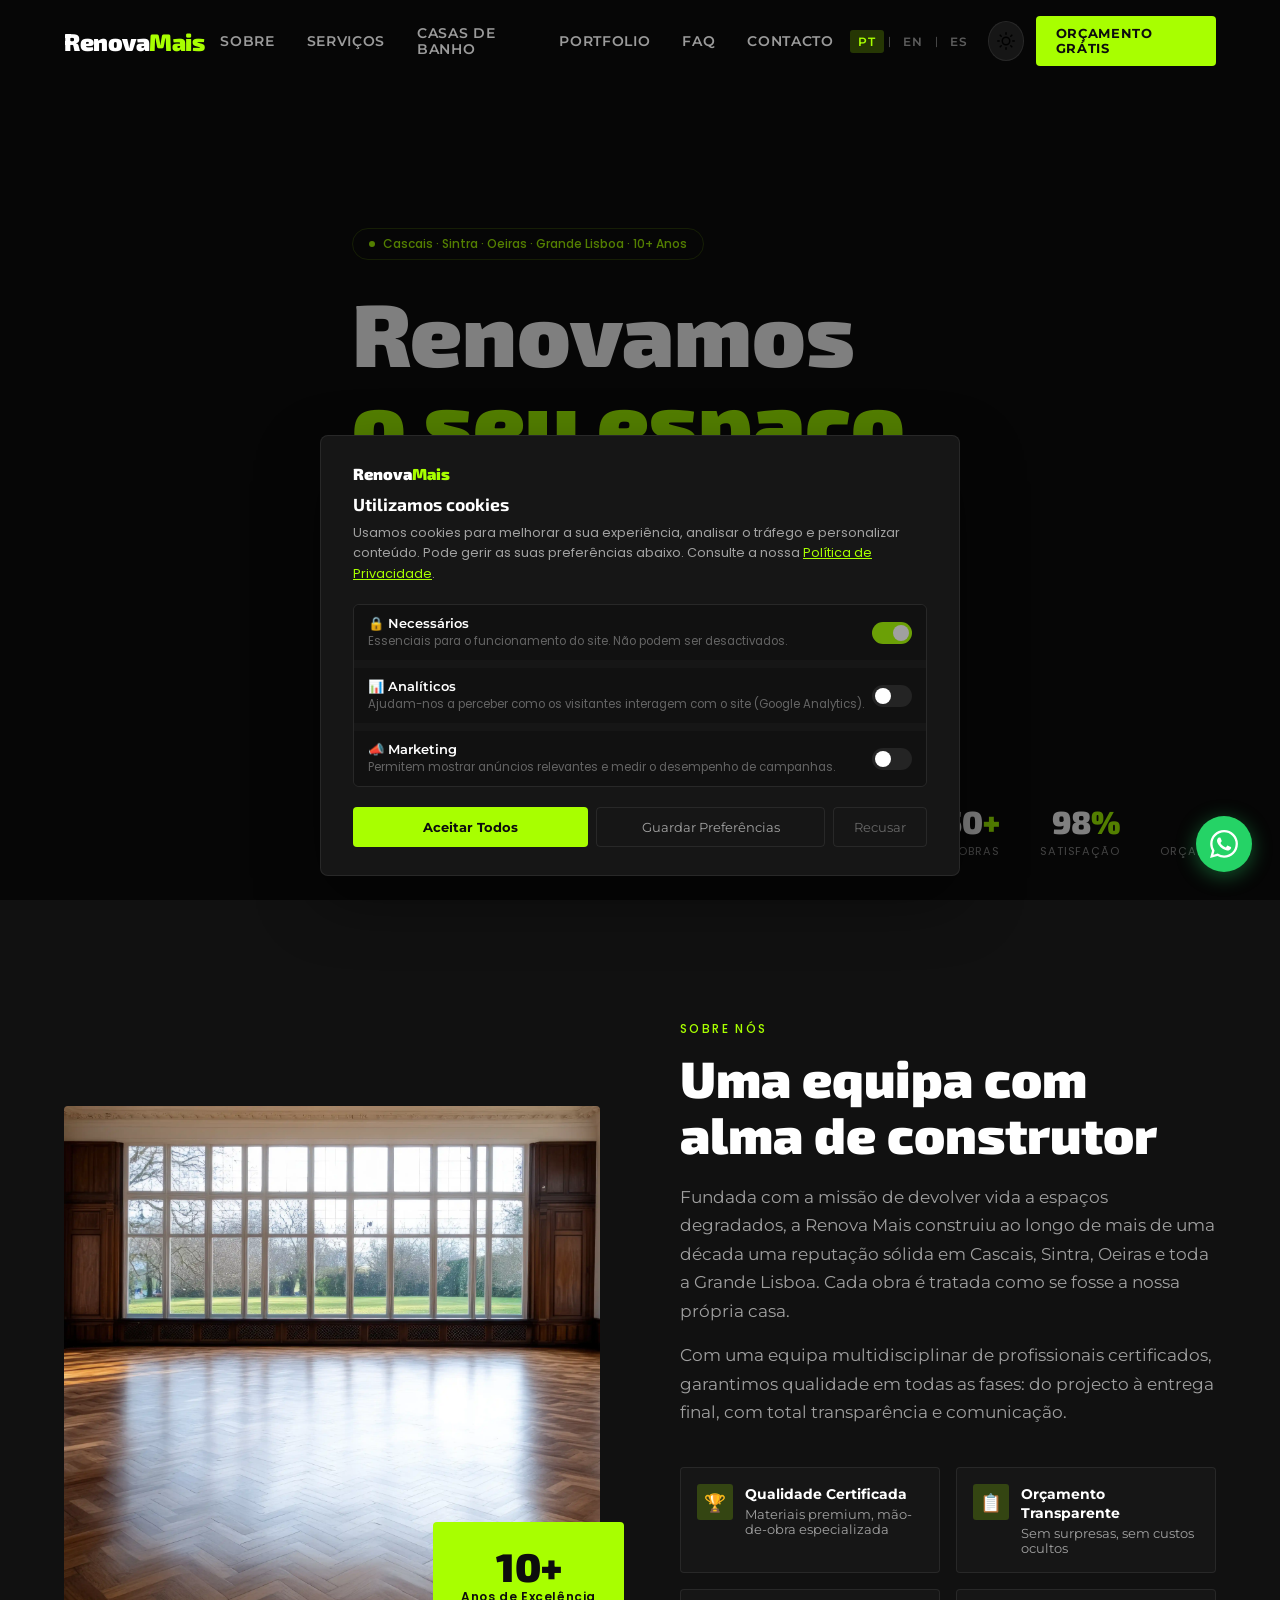
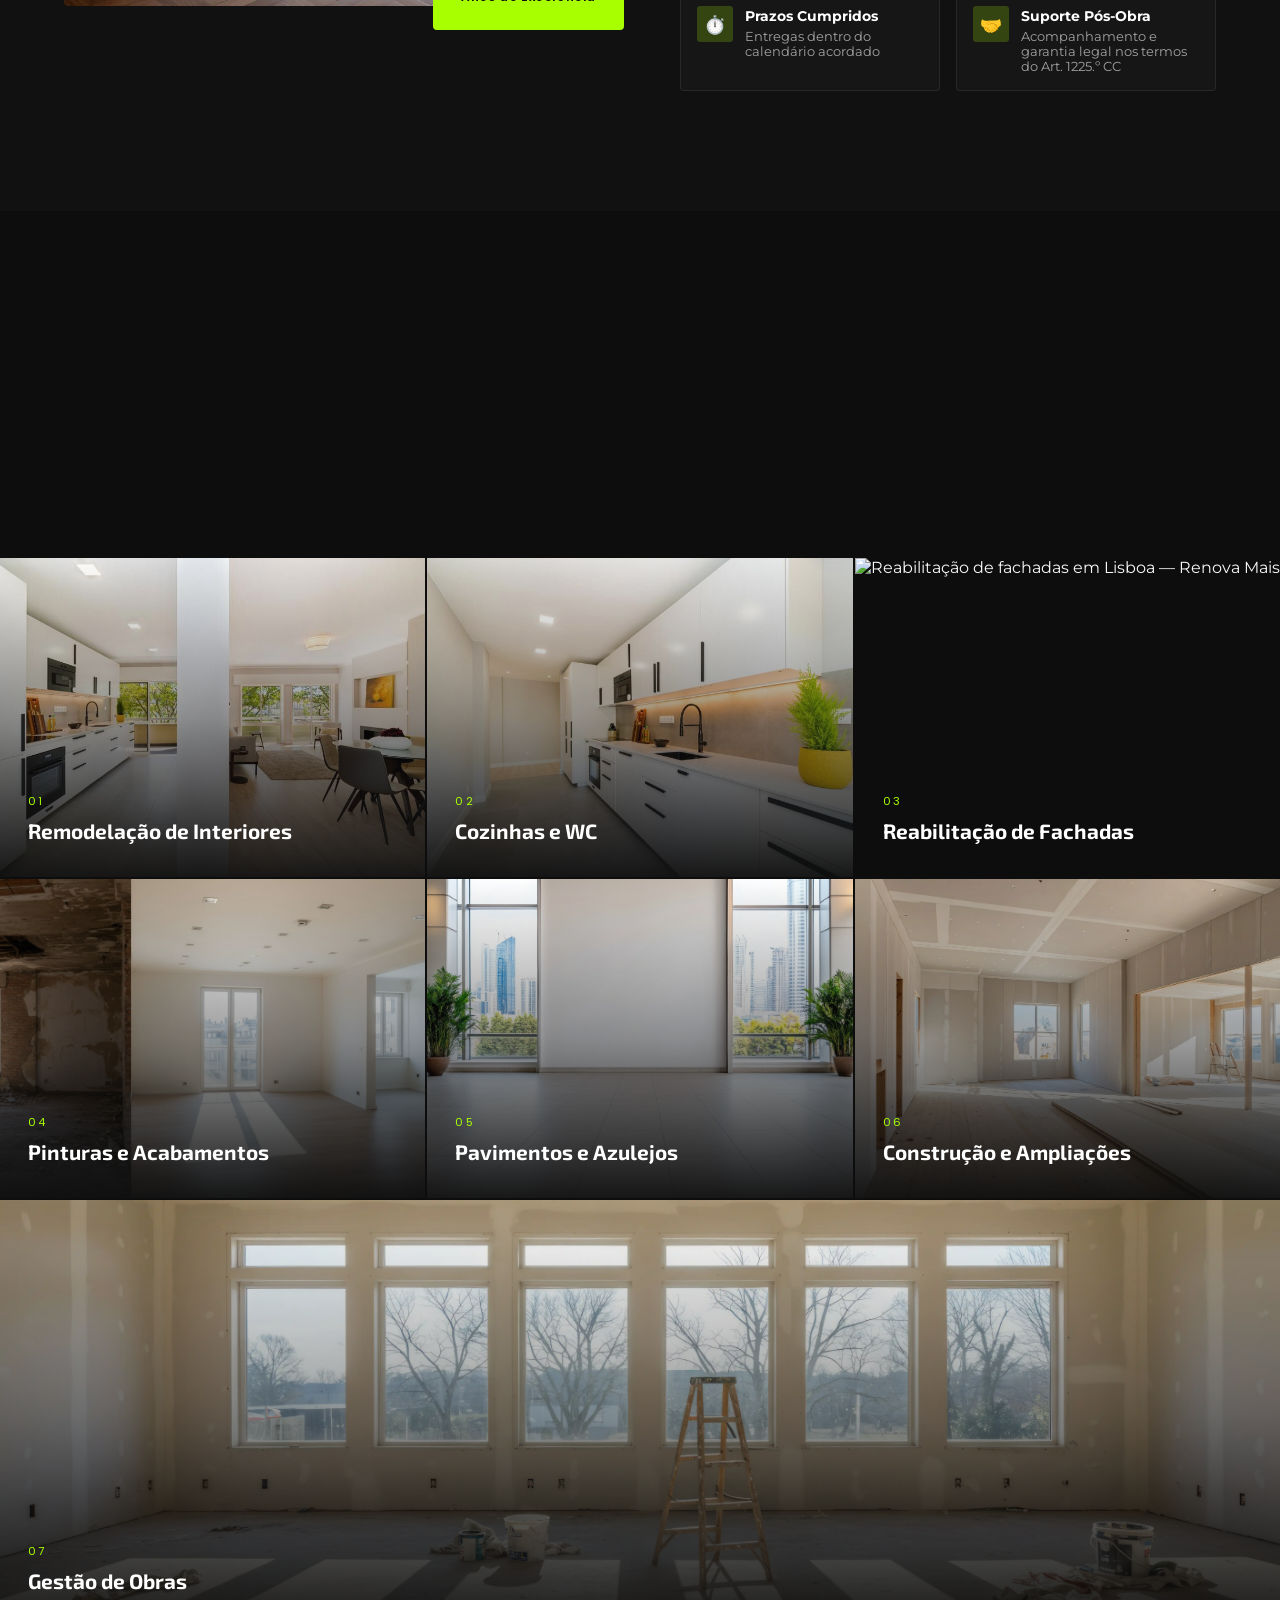
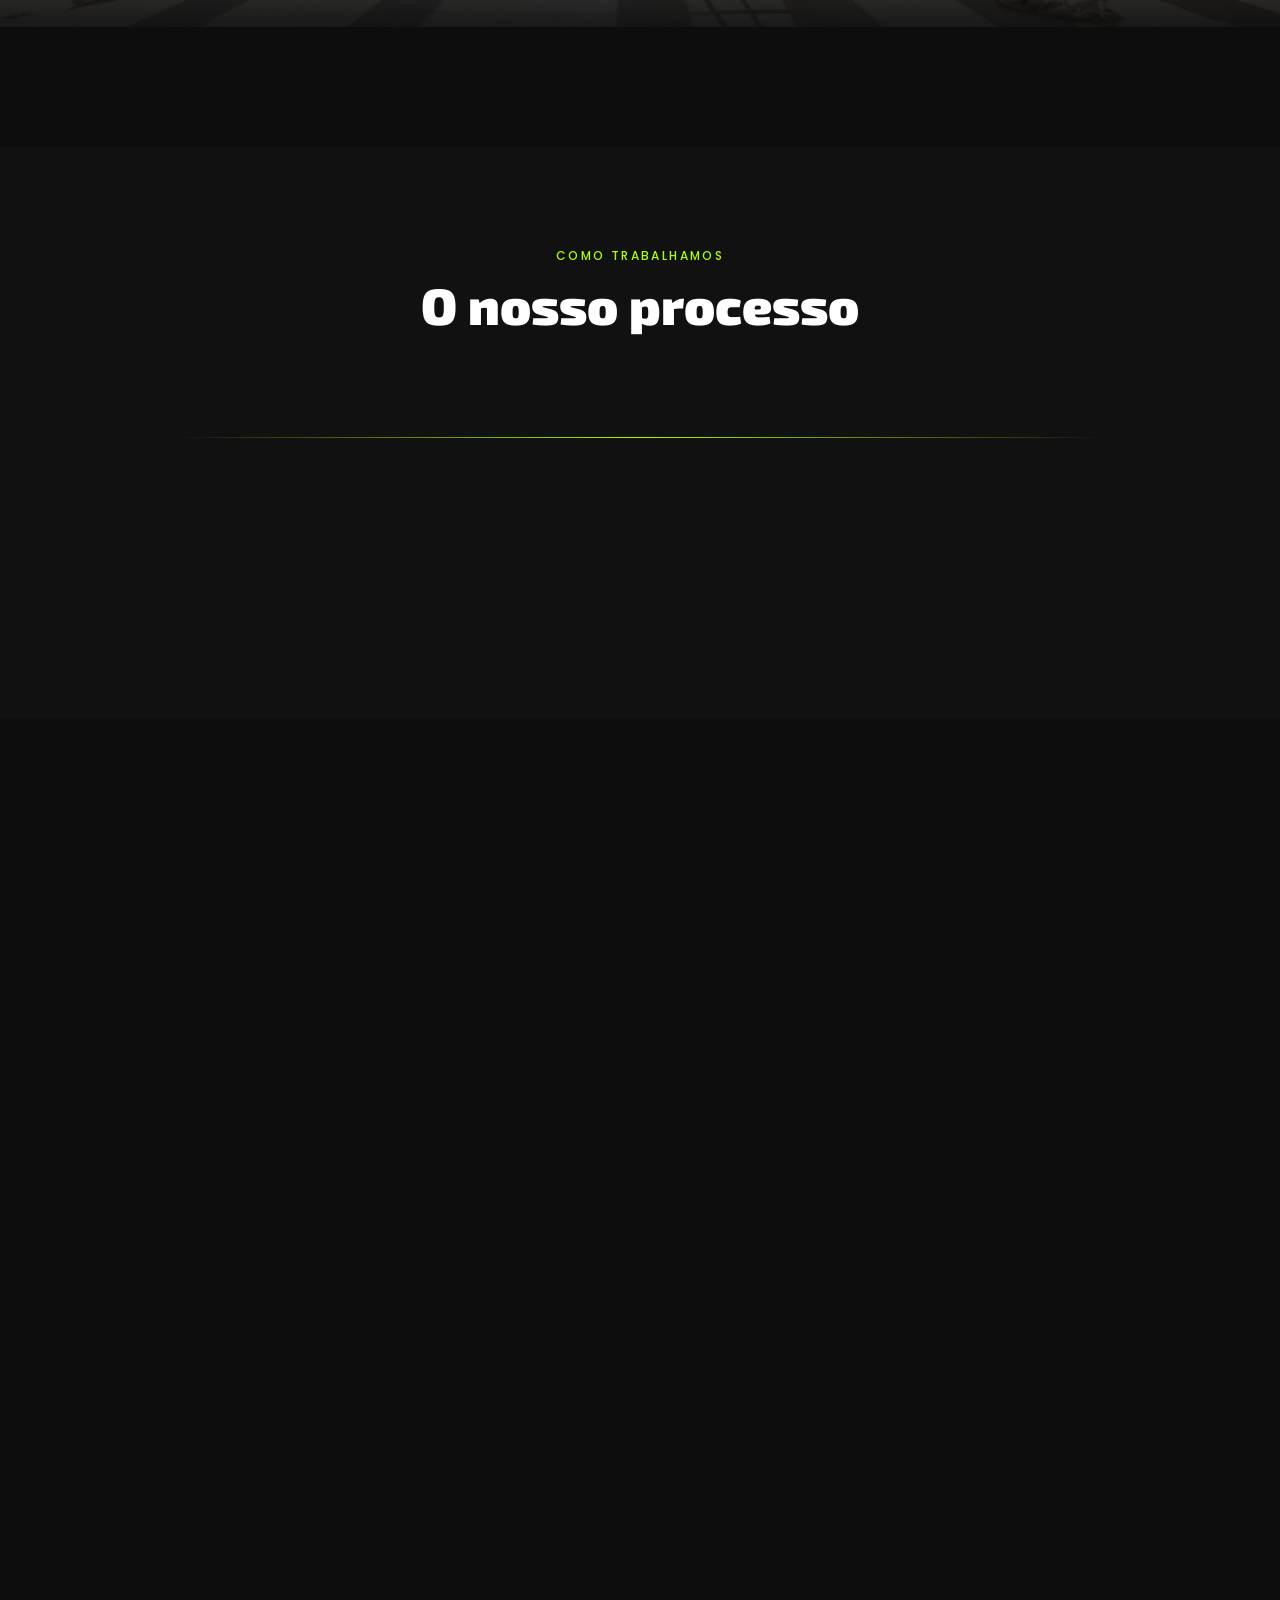
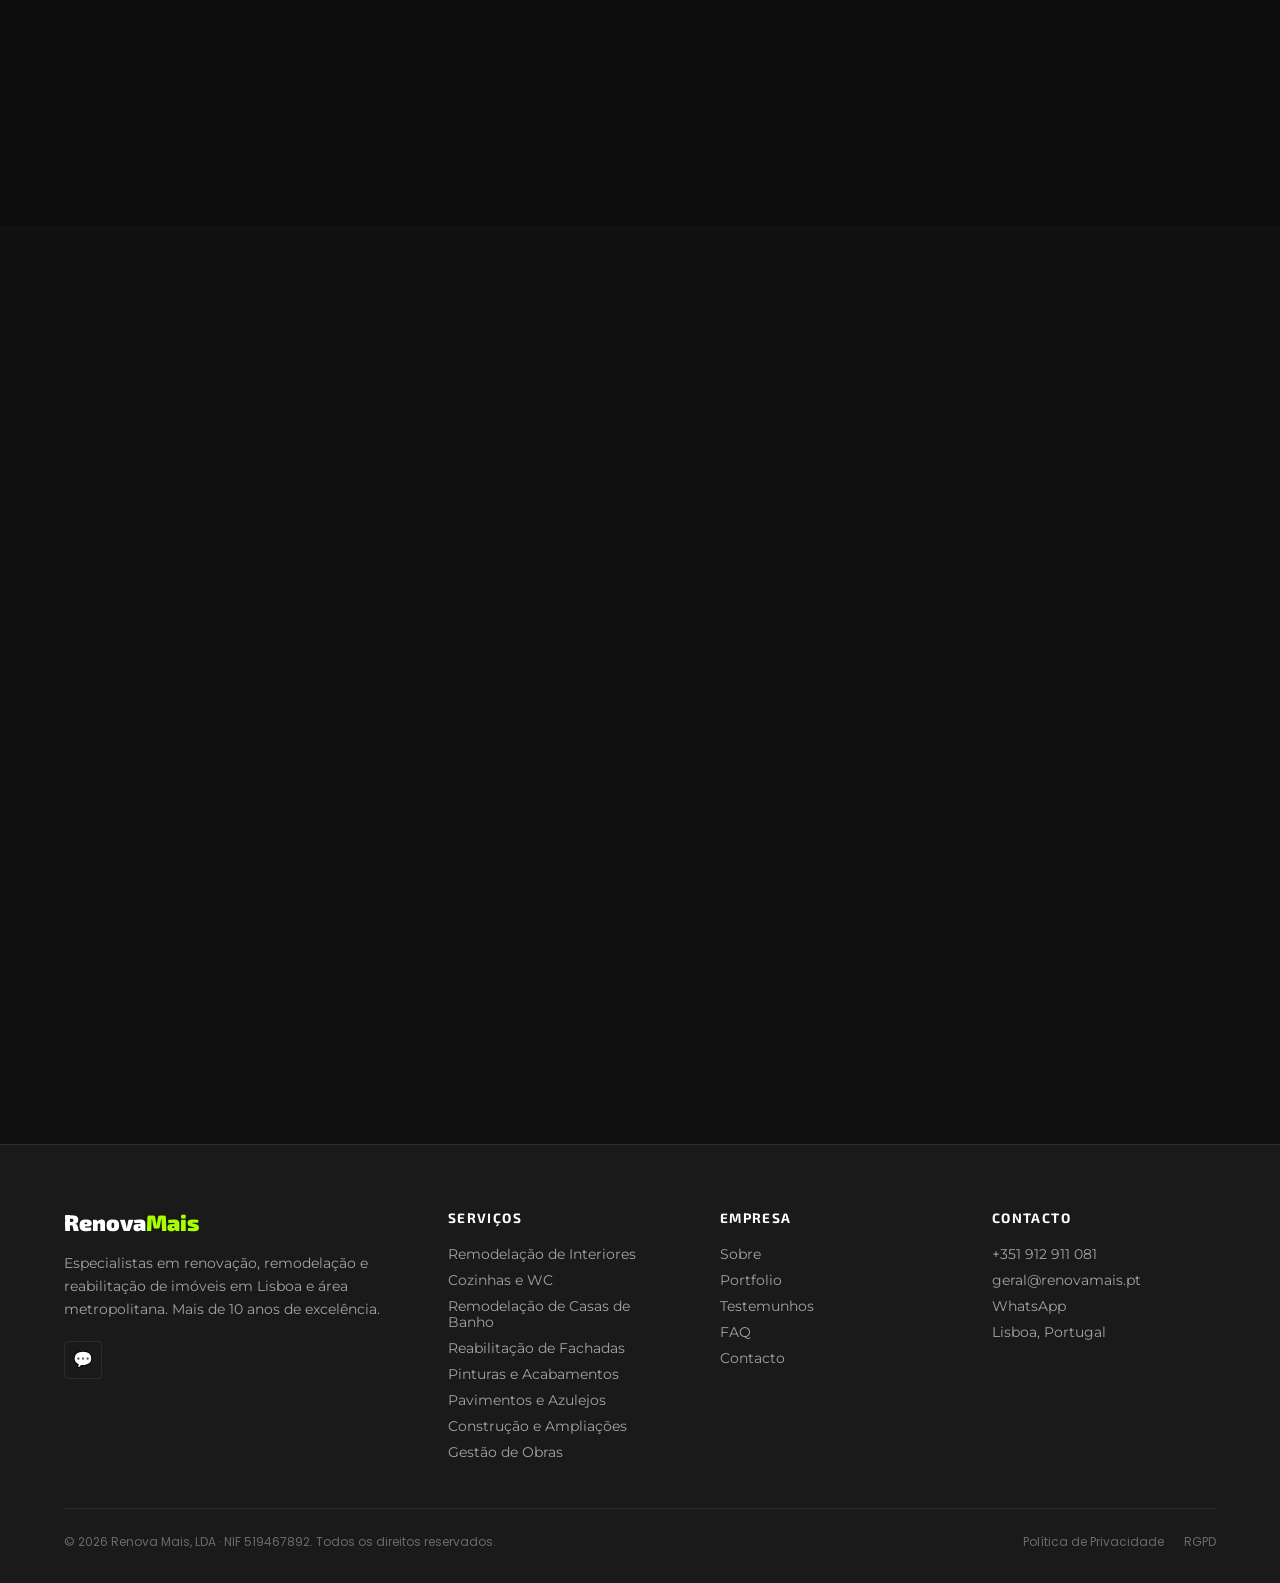
==== commit 418c3adf: "fix: improve site trust accessibility and analytics" ====
--- a/index.html
+++ b/index.html
@@ -16,15 +16,15 @@
 <meta property="og:url" content="https://renovamais.pt/">
 <meta property="og:title" content="Renova Mais — Remodelação em Cascais, Sintra e Oeiras | Orçamento Grátis">
 <meta property="og:description" content="Mais de 10 anos a transformar espaços em Lisboa. Orçamento gratuito e sem compromisso.">
-<meta property="og:image" content="https://images.unsplash.com/photo-1600585154340-be6161a56a0c?w=1200&h=630&q=80&auto=format&fit=crop">
+<meta property="og:image" content="https://renovamais.pt/og-image.png">
 <meta property="og:image:width" content="1200">
 <meta property="og:image:height" content="630">
-<meta property="og:image:type" content="image/jpeg">
+<meta property="og:image:type" content="image/png">
 <meta property="og:locale" content="pt_PT">
 <meta property="og:site_name" content="Renova Mais">
 <meta name="twitter:card" content="summary_large_image">
 <meta name="twitter:title" content="Renova Mais — Remodelação em Cascais, Sintra e Oeiras | Orçamento Grátis">
-<meta name="twitter:image" content="https://images.unsplash.com/photo-1600585154340-be6161a56a0c?w=1200&h=630&q=80&auto=format&fit=crop">
+<meta name="twitter:image" content="https://renovamais.pt/og-image.png">
 <link rel="icon" href="/favicon.svg" type="image/svg+xml">
 
 <!-- Google Analytics -->
@@ -362,18 +362,18 @@
         <span class="lang-sep">|</span>
         <button class="lang-btn" data-lang="es">ES</button>
       </div>
-      <button class="theme-toggle" id="themeToggle" aria-label="Toggle theme">
+      <button class="theme-toggle" id="themeToggle" aria-label="Alternar tema claro/escuro">
         <svg id="iconSun" viewBox="0 0 24 24"><circle cx="12" cy="12" r="5"/><line x1="12" y1="1" x2="12" y2="3"/><line x1="12" y1="21" x2="12" y2="23"/><line x1="4.22" y1="4.22" x2="5.64" y2="5.64"/><line x1="18.36" y1="18.36" x2="19.78" y2="19.78"/><line x1="1" y1="12" x2="3" y2="12"/><line x1="21" y1="12" x2="23" y2="12"/><line x1="4.22" y1="19.78" x2="5.64" y2="18.36"/><line x1="18.36" y1="5.64" x2="19.78" y2="4.22"/></svg>
         <svg id="iconMoon" viewBox="0 0 24 24" style="display:none"><path d="M21 12.79A9 9 0 1 1 11.21 3 7 7 0 0 0 21 12.79z"/></svg>
       </button>
       <a href="#contacto" class="btn btn-primary nav-cta" data-i18n="nav_cta">Orçamento Grátis</a>
     </div>
-    <div class="hamburger" id="hamburger"><span></span><span></span><span></span></div>
+    <button class="hamburger" id="hamburger" type="button" aria-label="Abrir menu" aria-controls="mobileMenu" aria-expanded="false"><span></span><span></span><span></span></button>
   </div>
 </nav>
 
 <!-- MOBILE MENU -->
-<div class="mobile-menu" id="mobileMenu">
+<div class="mobile-menu" id="mobileMenu" aria-hidden="true">
   <a href="#sobre" data-i18n="nav_sobre">Sobre</a>
   <a href="#servicos" data-i18n="nav_servicos">Serviços</a>
   <a href="/remodelacao-casas-de-banho" data-i18n="nav_casas_banho">Casas de Banho</a>
@@ -731,7 +731,7 @@
       <div class="reveal">
         <p class="section-label" data-i18n="cont_label">Contacto</p>
         <h2 class="section-title" data-i18n="cont_title">Vamos falar sobre a sua obra</h2>
-        <p class="section-sub" data-i18n="cont_desc">Preencha o formulário ou contacte-nos directamente. Respondemos sempre em menos de 24 horas.</p>
+        <p class="section-sub" data-i18n="cont_desc">Preencha o formulário ou contacte-nos directamente. Respondemos com a maior brevidade possível.</p>
         <div class="contacto-info" style="margin-top:48px">
           <div class="contact-item">
             <div class="contact-icon">📞</div>
@@ -897,21 +897,21 @@
         <strong data-i18n="cookie_cat1">🔒 Necessários</strong>
         <span data-i18n="cookie_cat1_desc">Essenciais para o funcionamento do site. Não podem ser desactivados.</span>
       </div>
-      <label class="cookie-toggle"><input type="checkbox" checked disabled><span class="cookie-toggle-slider"></span></label>
+      <label class="cookie-toggle"><input type="checkbox" checked disabled aria-label="Cookies necessários, sempre activos"><span class="cookie-toggle-slider"></span></label>
     </div>
     <div class="cookie-cat">
       <div class="cookie-cat-info">
         <strong data-i18n="cookie_cat2">📊 Analíticos</strong>
         <span data-i18n="cookie_cat2_desc">Ajudam-nos a perceber como os visitantes interagem com o site (Google Analytics).</span>
       </div>
-      <label class="cookie-toggle"><input type="checkbox" id="ckAnalytics"><span class="cookie-toggle-slider"></span></label>
+      <label class="cookie-toggle"><input type="checkbox" id="ckAnalytics" aria-label="Permitir cookies analíticos"><span class="cookie-toggle-slider"></span></label>
     </div>
     <div class="cookie-cat">
       <div class="cookie-cat-info">
         <strong data-i18n="cookie_cat3">📣 Marketing</strong>
         <span data-i18n="cookie_cat3_desc">Permitem mostrar anúncios relevantes e medir o desempenho de campanhas.</span>
       </div>
-      <label class="cookie-toggle"><input type="checkbox" id="ckMarketing"><span class="cookie-toggle-slider"></span></label>
+      <label class="cookie-toggle"><input type="checkbox" id="ckMarketing" aria-label="Permitir cookies de marketing"><span class="cookie-toggle-slider"></span></label>
     </div>
   </div>
   <div class="cookie-btns">
@@ -942,7 +942,7 @@
     serv3_name:'Reabilitação de Fachadas', serv3_desc:'Restauro e renovação de fachadas com isolamento térmico, reboco e pintura exterior especializada.',
     serv4_name:'Pinturas e Acabamentos', serv4_desc:'Pintura interior e exterior, estuques, gesso cartonado e revestimentos decorativos de excelência.',
     serv5_name:'Pavimentos e Azulejos', serv5_desc:'Aplicação de cerâmica, soalho, microcimento, vinílicos e outros pavimentos decorativos.',
-    serv6_name:'Construção e Ampliações', serv6_desc:'Construção de raiz, ampliações e obras de estrutura com projecto e licenciamento incluídos.',
+    serv6_name:'Construção e Ampliações', serv6_desc:'Construção de raiz, ampliações e obras de estrutura, em articulação com projecto técnico especializado.',
     serv7_name:'Gestão de Obras', serv7_desc:'Coordenamos todas as fases da sua obra em seu nome — projecto, fornecedores, prazos e qualidade. Ideal para clientes não residentes ou com agenda preenchida.',
     proc_label:'Como Trabalhamos', proc_title:'O nosso processo',
     proc1_title:'Contacto', proc1_desc:'Fale connosco pelo formulário, telefone ou WhatsApp. A nossa equipa responde com a maior brevidade possível.',
@@ -966,7 +966,7 @@
     faq4_q:'É necessário sair de casa durante as obras?', faq4_a:'Depende do tipo e extensão da obra. Para remodelações completas geralmente recomendamos a saída temporária; para obras parcelares ou de menor dimensão poderá não ser necessário. Cada situação é analisada individualmente.',
     faq5_q:'Tratam do licenciamento e processos camarários?', faq5_a:'O licenciamento e processos administrativos são da responsabilidade do dono da obra. Nos casos de Gestão de Obra completa — nomeadamente para clientes não residentes em Portugal — podemos, a pedido, coordenar com técnicos especializados. Consulte-nos para mais informação.',
     faq6_q:'Que formas de pagamento aceitam?', faq6_a:'Aceitamos transferência bancária e numerário. O pagamento é habitualmente faseado: entrada na aprovação do orçamento e liquidações intercalares conforme o avanço da obra, com condições definidas no contrato.',
-    cont_label:'Contacto', cont_title:'Vamos falar sobre a sua obra', cont_desc:'Preencha o formulário ou contacte-nos directamente. Respondemos sempre em menos de 24 horas.',
+    cont_label:'Contacto', cont_title:'Vamos falar sobre a sua obra', cont_desc:'Preencha o formulário ou contacte-nos directamente. Respondemos com a maior brevidade possível.',
     cont_telefone:'Telefone / WhatsApp', cont_zona:'Zona de Actuação', cont_horario:'Horário', cont_horas:'Seg – Sex: 8h00 – 18h00',
     form_nome:'Nome', form_telefone:'Telefone', form_email:'Email', form_servico:'Tipo de Obra', form_selecione:'Selecione o serviço', form_outro:'Outro', form_mensagem:'Descreva a sua obra', form_submit:'Pedir Orçamento Gratuito →',
     footer_about:'Especialistas em renovação, remodelação e reabilitação de imóveis em Lisboa e área metropolitana. Mais de 10 anos de excelência.',
@@ -1022,7 +1022,7 @@
     faq4_q:'Do I need to leave home during the works?', faq4_a:'It depends on the type and extent of the works. For full renovations we generally recommend it; for partial or smaller works it may not be necessary. Each situation is assessed individually.',
     faq5_q:'Do you handle licensing and municipal processes?', faq5_a:'Licensing and administrative processes are the responsibility of the project owner (client). For full project management — particularly for clients not resident in Portugal — we can, upon express request, coordinate with specialist technicians. Please contact us for more information on this specific service.',
     faq6_q:'What payment methods do you accept?', faq6_a:'We accept bank transfer and cash. Payment is typically phased: an initial deposit on quote approval and interim payments as work progresses, with conditions defined in the contract.',
-    cont_label:'Contact', cont_title:'Let\'s talk about your project', cont_desc:'Fill in the form or contact us directly. We always reply within 24 hours.',
+    cont_label:'Contact', cont_title:'Let\'s talk about your project', cont_desc:'Fill in the form or contact us directly. We will reply as soon as possible.',
     cont_telefone:'Phone / WhatsApp', cont_zona:'Service Area', cont_horario:'Hours', cont_horas:'Mon – Fri: 8am – 6pm',
     form_nome:'Name', form_telefone:'Phone', form_email:'Email', form_servico:'Type of Work', form_selecione:'Select service', form_outro:'Other', form_mensagem:'Describe your project', form_submit:'Request Free Quote →',
     footer_about:'Specialists in renovation, refurbishment and rehabilitation of properties in Lisbon and the metropolitan area. Over 10 years of excellence.',
@@ -1078,7 +1078,7 @@
     faq4_q:'¿Es necesario salir de casa durante las obras?', faq4_a:'Depende del tipo y alcance de la obra. Para remodelaciones completas generalmente lo recomendamos; para obras parciales puede no ser necesario. Cada situación se analiza individualmente.',
     faq5_q:'¿Se encargan del licenciamiento y trámites?', faq5_a:'El licenciamiento y los trámites administrativos son responsabilidad del propietario. En casos de Gestión de Obra completa — especialmente para clientes no residentes en Portugal — podemos, bajo solicitud expresa, coordinar con técnicos especializados. Consúltenos.',
     faq6_q:'¿Qué formas de pago aceptan?', faq6_a:'Aceptamos transferencia bancaria y efectivo. El pago es habitualmente escalonado: entrada en la aprobación del presupuesto y pagos intermedios según el avance, con condiciones definidas en el contrato.',
-    cont_label:'Contacto', cont_title:'Hablemos sobre su obra', cont_desc:'Rellene el formulario o contáctenos directamente. Siempre respondemos en menos de 24 horas.',
+    cont_label:'Contacto', cont_title:'Hablemos sobre su obra', cont_desc:'Rellene el formulario o contáctenos directamente. Responderemos lo antes posible.',
     cont_telefone:'Teléfono / WhatsApp', cont_zona:'Área de Actuación', cont_horario:'Horario', cont_horas:'Lun – Vie: 8h00 – 18h00',
     form_nome:'Nombre', form_telefone:'Teléfono', form_email:'Email', form_servico:'Tipo de Obra', form_selecione:'Seleccione el servicio', form_outro:'Otro', form_mensagem:'Describa su obra', form_submit:'Solicitar Presupuesto →',
     footer_about:'Especialistas en renovación, remodelación y rehabilitación de inmuebles en Lisboa y área metropolitana. Más de 10 años de excelencia.',
@@ -1135,8 +1135,14 @@
 // ===================== MOBILE MENU =====================
 const hamburger = document.getElementById('hamburger');
 const mobileMenu = document.getElementById('mobileMenu');
-hamburger.addEventListener('click', () => mobileMenu.classList.toggle('open'));
-mobileMenu.querySelectorAll('a').forEach(a => a.addEventListener('click', () => mobileMenu.classList.remove('open')));
+function setMobileMenu(open) {
+  mobileMenu.classList.toggle('open', open);
+  mobileMenu.setAttribute('aria-hidden', String(!open));
+  hamburger.setAttribute('aria-expanded', String(open));
+  hamburger.setAttribute('aria-label', open ? 'Fechar menu' : 'Abrir menu');
+}
+hamburger.addEventListener('click', () => setMobileMenu(!mobileMenu.classList.contains('open')));
+mobileMenu.querySelectorAll('a').forEach(a => a.addEventListener('click', () => setMobileMenu(false)));
 
 // ===================== HERO PARALLAX =====================
 const heroBg = document.getElementById('heroBg');
@@ -1172,11 +1178,23 @@
 });
 
 // ===================== FAQ =====================
-document.querySelectorAll('.faq-item').forEach(item => {
-  item.querySelector('.faq-q').addEventListener('click', () => {
+document.querySelectorAll('.faq-item').forEach((item, index) => {
+  const button = item.querySelector('.faq-q');
+  const answer = item.querySelector('.faq-a');
+  const answerId = `faq-answer-${index + 1}`;
+  answer.id = answerId;
+  button.setAttribute('aria-controls', answerId);
+  button.setAttribute('aria-expanded', 'false');
+  button.addEventListener('click', () => {
     const isOpen = item.classList.contains('open');
-    document.querySelectorAll('.faq-item').forEach(i => i.classList.remove('open'));
-    if (!isOpen) item.classList.add('open');
+    document.querySelectorAll('.faq-item').forEach(i => {
+      i.classList.remove('open');
+      i.querySelector('.faq-q').setAttribute('aria-expanded', 'false');
+    });
+    if (!isOpen) {
+      item.classList.add('open');
+      button.setAttribute('aria-expanded', 'true');
+    }
   });
 });
 
@@ -1185,18 +1203,32 @@
 const overlay = document.getElementById('cookie-overlay');
 function showCookieBanner() { banner.classList.add('show'); overlay.classList.add('show'); }
 function hideCookieBanner() { banner.classList.remove('show'); overlay.classList.remove('show'); }
-function saveCookieConsent(analytics, marketing) {
-  const prefs = { necessary:true, analytics, marketing, ts: Date.now(), v:'1' };
-  localStorage.setItem('rm_cookies', JSON.stringify(prefs));
+function applyCookieConsent(analytics, marketing) {
   gtag('consent','update',{
     analytics_storage: analytics?'granted':'denied',
     ad_storage: marketing?'granted':'denied',
     ad_user_data: marketing?'granted':'denied',
     ad_personalization: marketing?'granted':'denied'
   });
+}
+function saveCookieConsent(analytics, marketing) {
+  const prefs = { necessary:true, analytics, marketing, ts: Date.now(), v:'1' };
+  localStorage.setItem('rm_cookies', JSON.stringify(prefs));
+  applyCookieConsent(analytics, marketing);
   hideCookieBanner();
 }
-if (!localStorage.getItem('rm_cookies')) setTimeout(showCookieBanner, 1800);
+const storedCookieConsent = localStorage.getItem('rm_cookies');
+if (storedCookieConsent) {
+  try {
+    const prefs = JSON.parse(storedCookieConsent);
+    applyCookieConsent(Boolean(prefs.analytics), Boolean(prefs.marketing));
+  } catch {
+    localStorage.removeItem('rm_cookies');
+    setTimeout(showCookieBanner, 1800);
+  }
+} else {
+  setTimeout(showCookieBanner, 1800);
+}
 document.getElementById('cookieAcceptAll').addEventListener('click', () => { document.getElementById('ckAnalytics').checked=true; document.getElementById('ckMarketing').checked=true; saveCookieConsent(true,true); });
 document.getElementById('cookieSave').addEventListener('click', () => saveCookieConsent(document.getElementById('ckAnalytics').checked, document.getElementById('ckMarketing').checked));
 document.getElementById('cookieReject').addEventListener('click', () => saveCookieConsent(false,false));
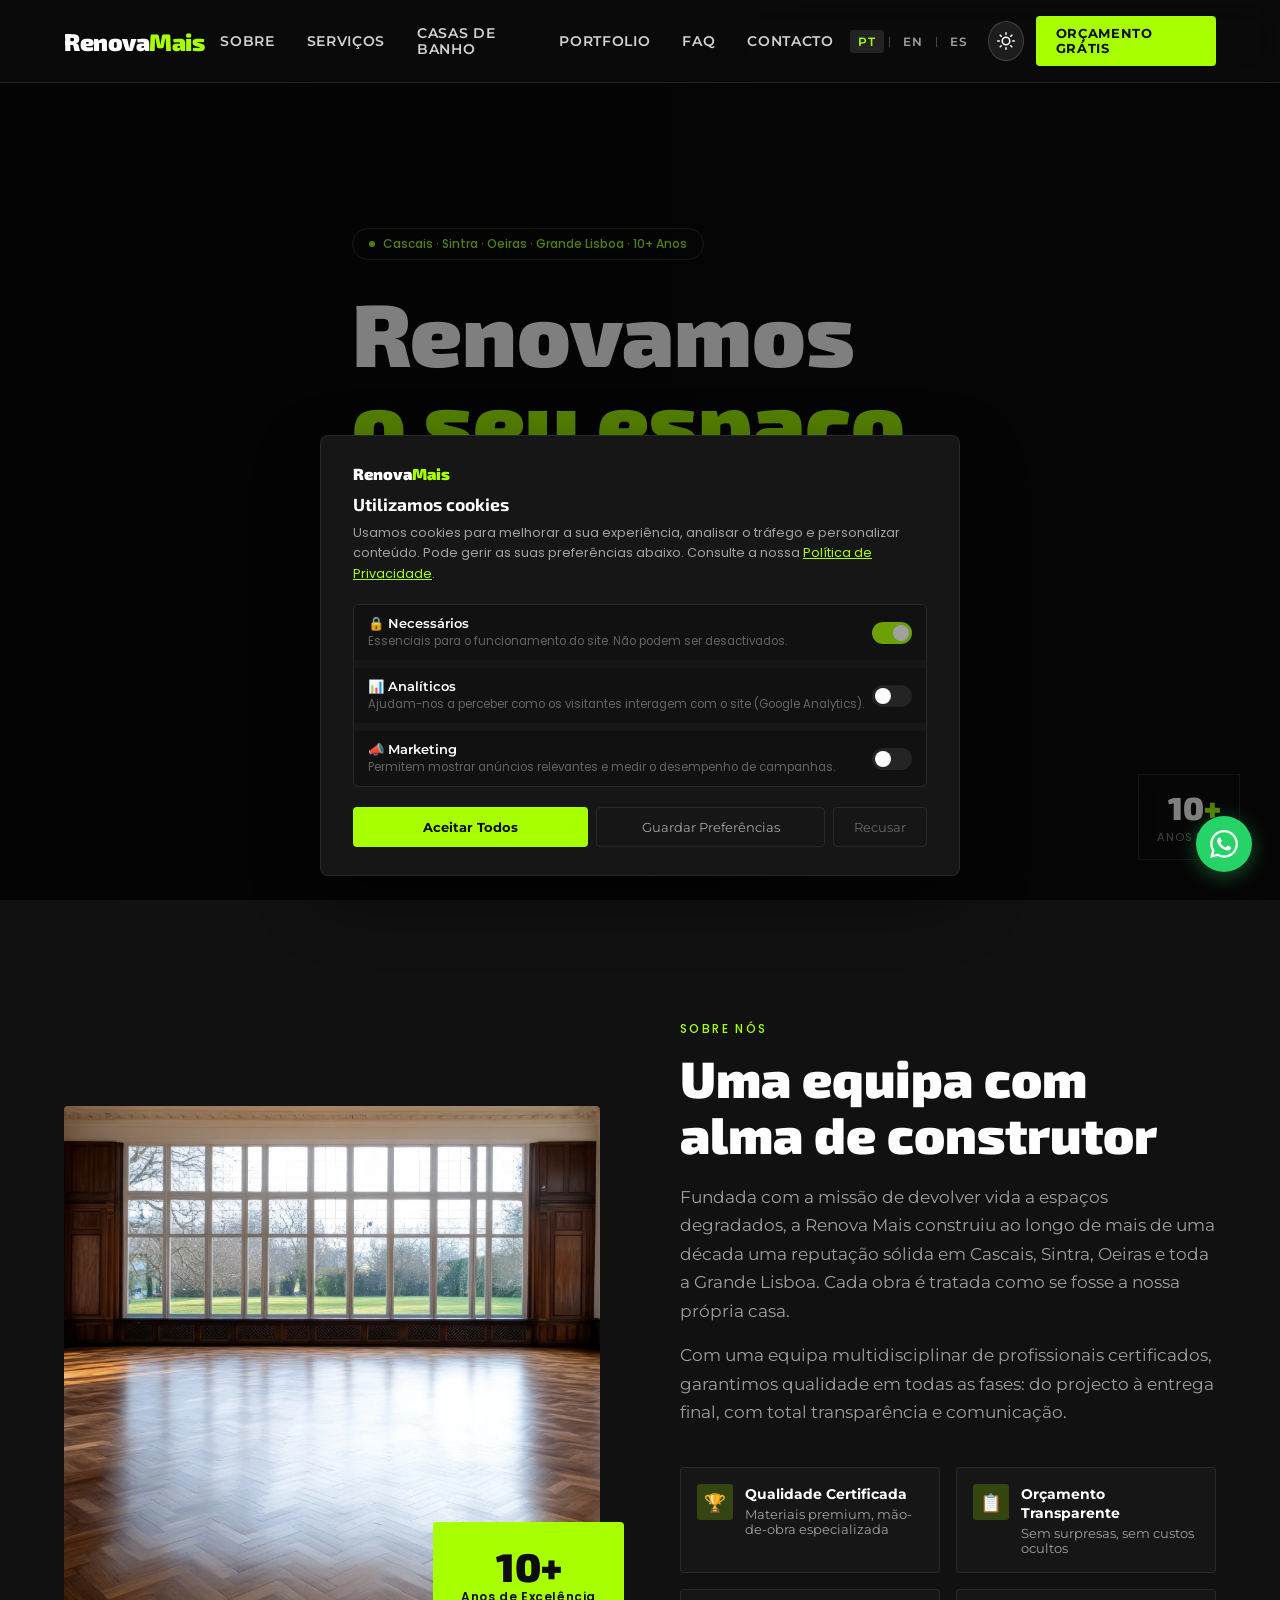
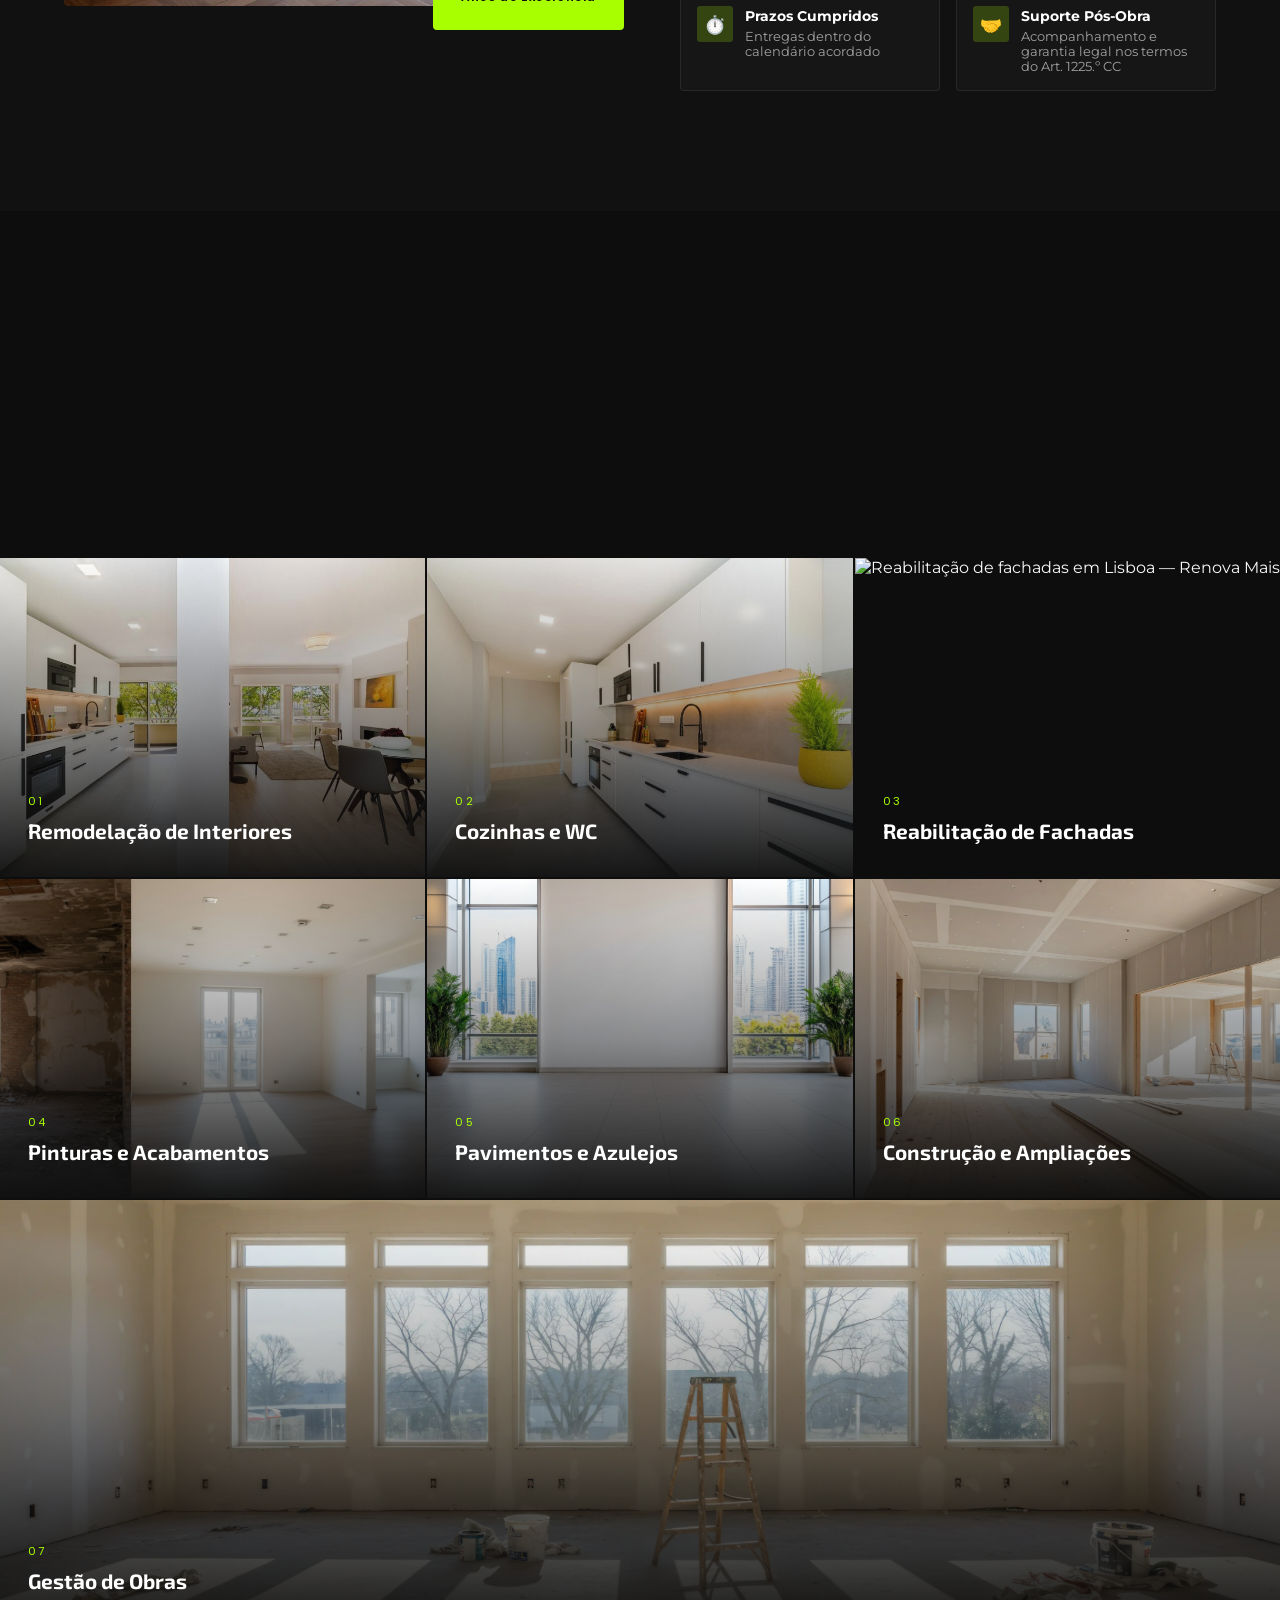
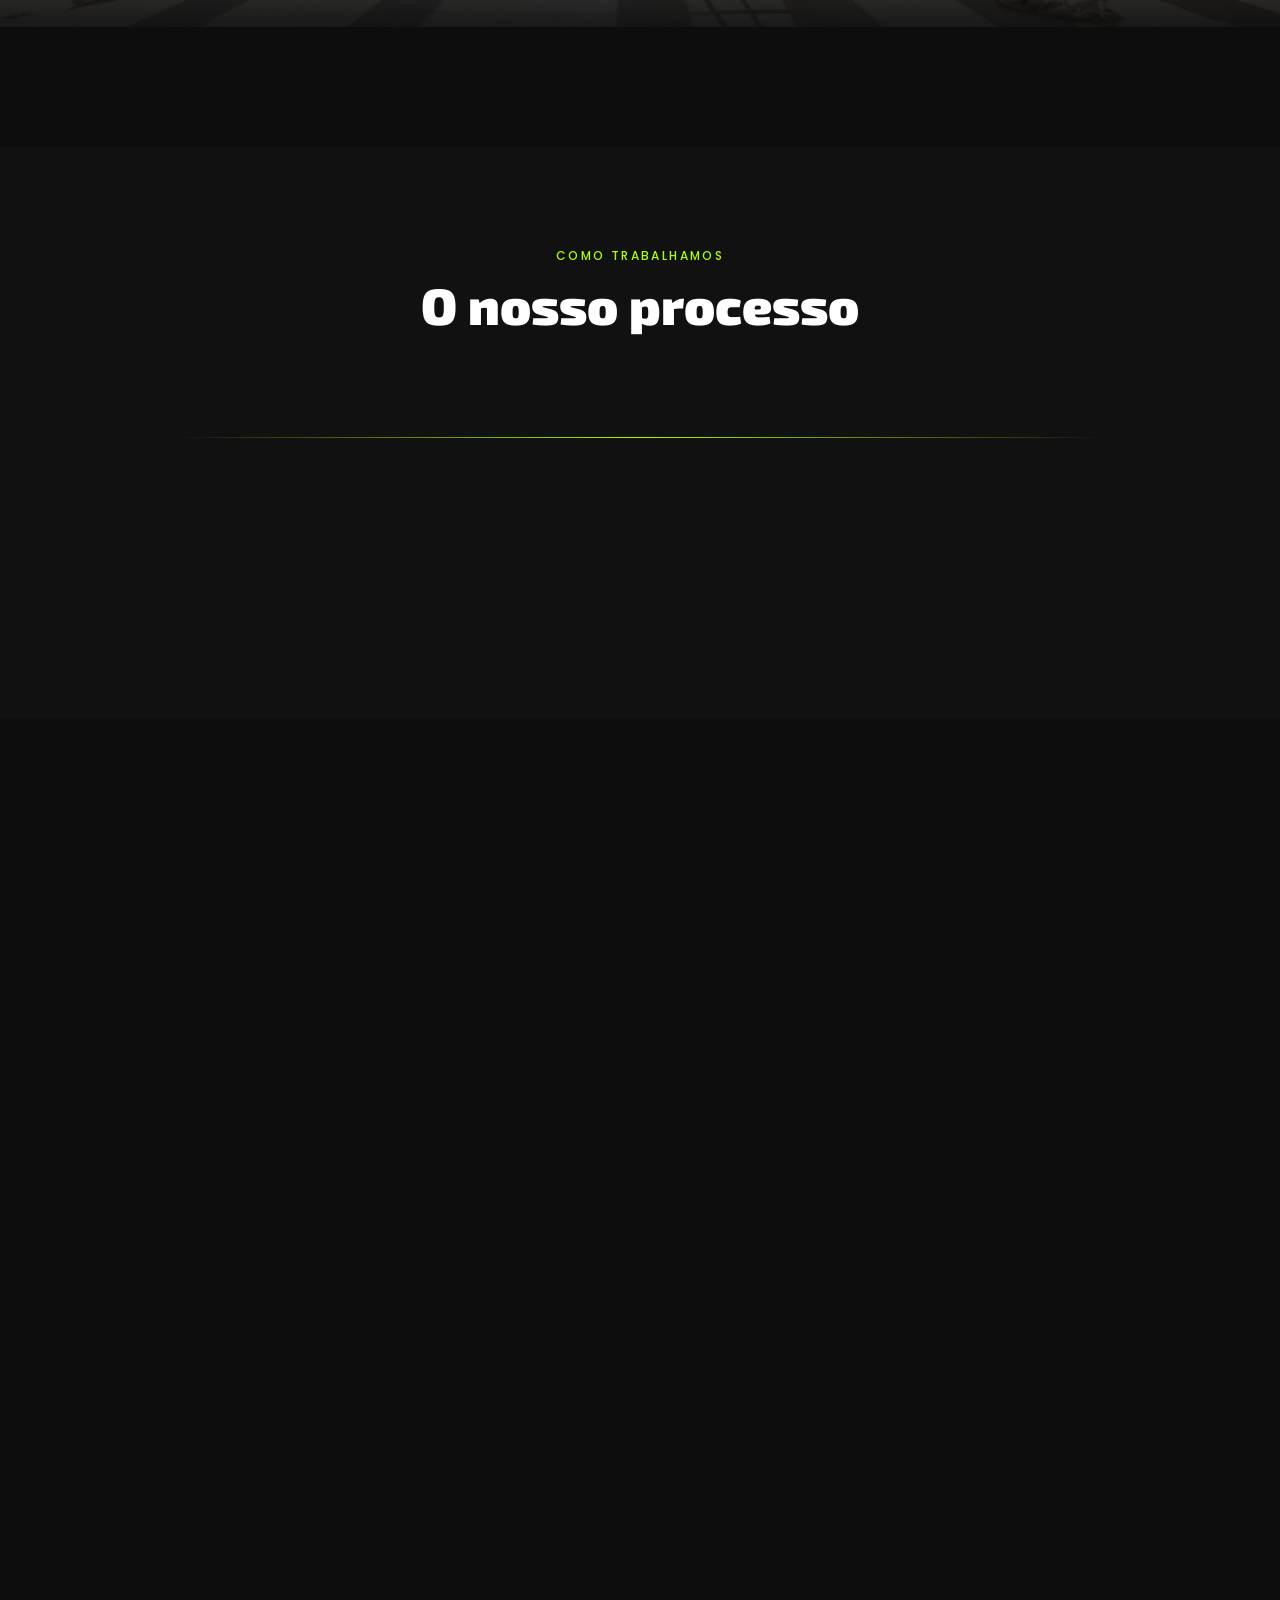
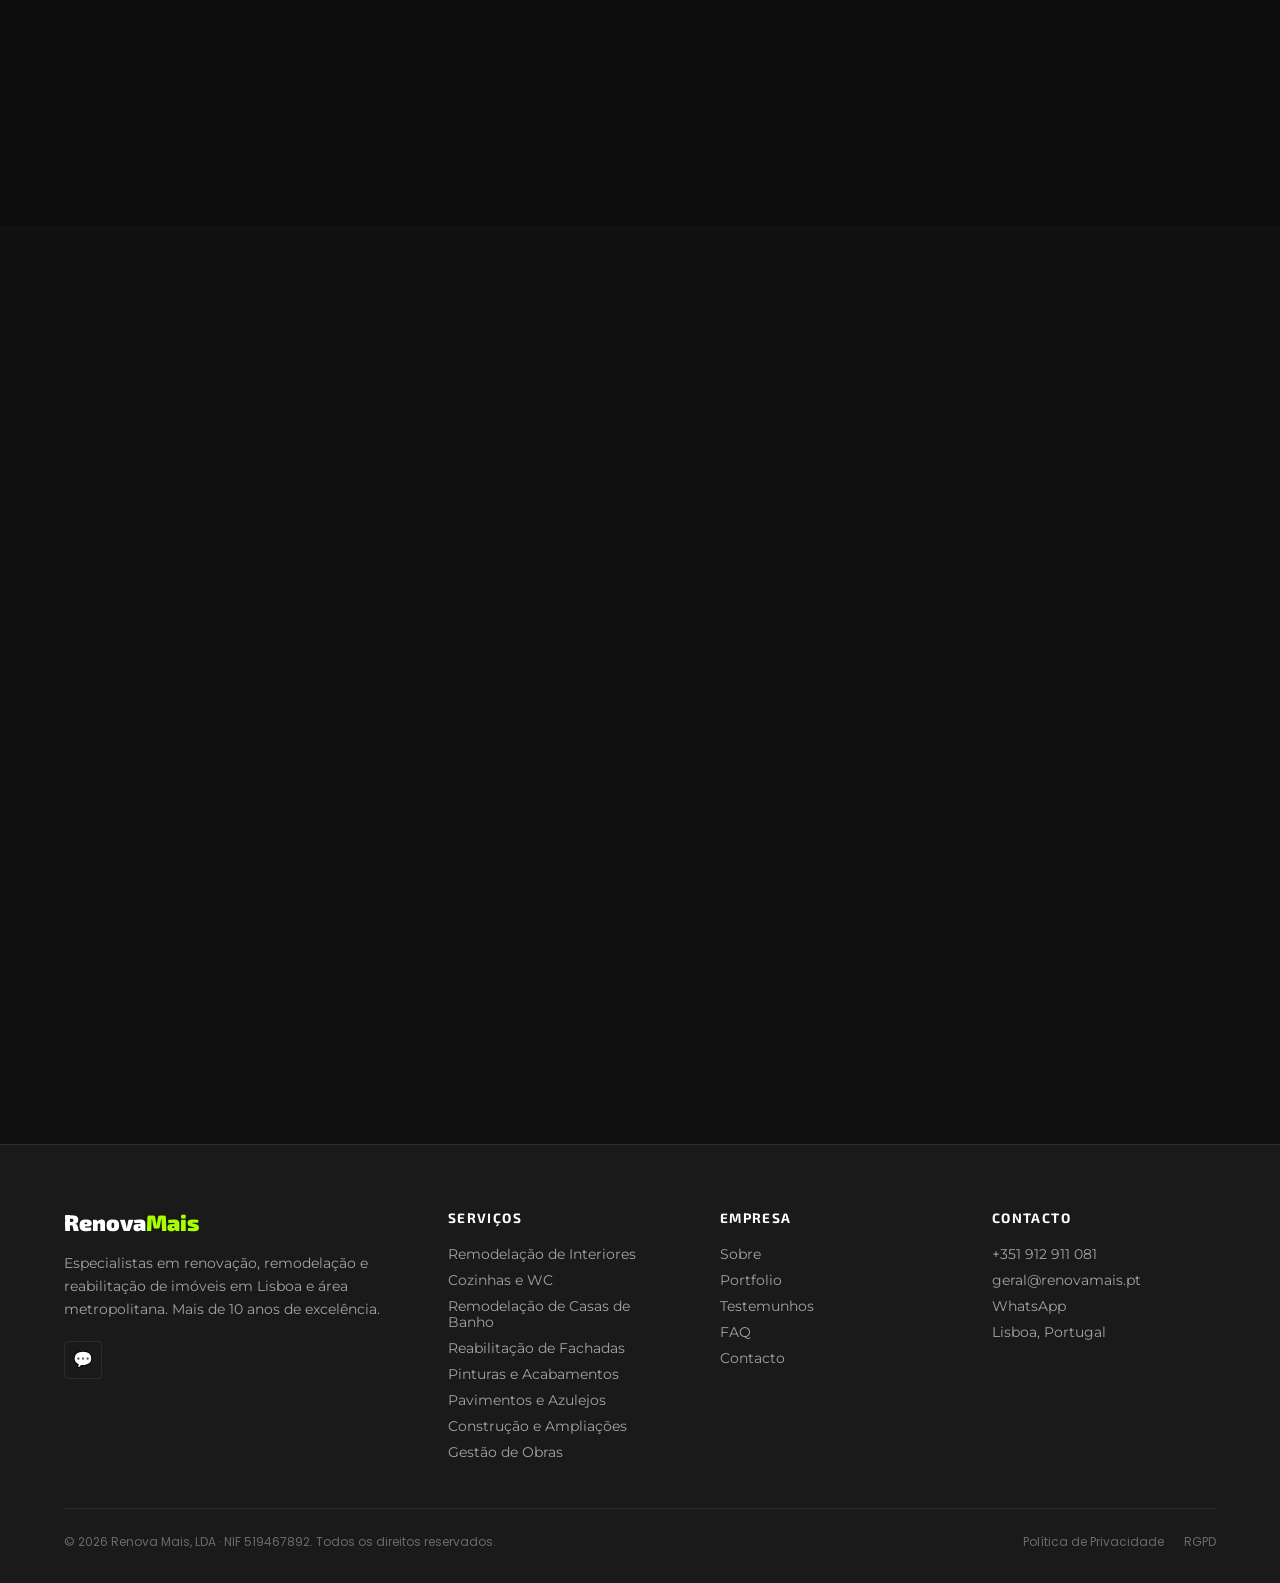
==== commit 617b595d: "fix: improve homepage hero contrast" ====
--- a/index.html
+++ b/index.html
@@ -101,25 +101,25 @@
 .reveal.visible{opacity:1;transform:none}
 
 /* ===================== NAVBAR ===================== */
-#navbar{position:fixed;top:0;left:0;right:0;z-index:1000;padding:16px 0;background:transparent;transition:background .3s,backdrop-filter .3s,border-bottom .3s}
-#navbar.scrolled{background:var(--nav-bg);backdrop-filter:blur(16px);border-bottom:1px solid var(--border)}
+#navbar{position:fixed;top:0;left:0;right:0;z-index:1000;padding:16px 0;background:rgba(13,13,13,.76);backdrop-filter:blur(16px);border-bottom:1px solid rgba(255,255,255,.1);transition:background .3s,backdrop-filter .3s,border-bottom .3s}
+#navbar.scrolled{background:rgba(13,13,13,.94);backdrop-filter:blur(18px);border-bottom:1px solid rgba(255,255,255,.12)}
 .nav-inner{display:flex;align-items:center;justify-content:space-between;gap:16px}
-.nav-logo{font-family:'Exo 2',sans-serif;font-size:1.5rem;font-weight:900;letter-spacing:-.02em}
+.nav-logo{font-family:'Exo 2',sans-serif;font-size:1.5rem;font-weight:900;letter-spacing:-.02em;color:#fff}
 .nav-logo span{color:var(--accent)}
 .nav-links{display:flex;align-items:center;gap:32px}
-.nav-links a{font-size:.85rem;font-weight:600;letter-spacing:.05em;text-transform:uppercase;color:var(--text2);transition:color .2s}
+.nav-links a{font-size:.85rem;font-weight:600;letter-spacing:.05em;text-transform:uppercase;color:rgba(255,255,255,.82);transition:color .2s}
 .nav-links a:hover{color:var(--accent)}
 .nav-actions{display:flex;align-items:center;gap:12px}
-.lang-btn{font-size:.75rem;font-weight:600;letter-spacing:.08em;padding:4px 8px;border-radius:3px;color:var(--text3);transition:all .2s}
-.lang-btn.active{color:var(--accent);background:var(--border2)}
-.lang-btn:hover{color:var(--text)}
-.lang-sep{color:var(--text3);font-size:.7rem}
-.theme-toggle{width:40px;height:40px;border-radius:50%;display:flex;align-items:center;justify-content:center;background:var(--card);border:1px solid var(--border);transition:all .2s}
+.lang-btn{font-size:.75rem;font-weight:600;letter-spacing:.08em;padding:4px 8px;border-radius:3px;color:rgba(255,255,255,.62);transition:all .2s}
+.lang-btn.active{color:var(--accent);background:rgba(255,255,255,.1)}
+.lang-btn:hover{color:#fff}
+.lang-sep{color:rgba(255,255,255,.35);font-size:.7rem}
+.theme-toggle{width:40px;height:40px;border-radius:50%;display:flex;align-items:center;justify-content:center;color:#fff;background:rgba(255,255,255,.08);border:1px solid rgba(255,255,255,.16);transition:all .2s}
 .theme-toggle:hover{border-color:var(--accent);color:var(--accent)}
 .theme-toggle svg{width:18px;height:18px;fill:none;stroke:currentColor;stroke-width:2;stroke-linecap:round;stroke-linejoin:round}
 .nav-cta{padding:10px 20px;font-size:.8rem}
 .hamburger{display:none;flex-direction:column;gap:5px;width:32px;cursor:pointer}
-.hamburger span{display:block;height:2px;background:var(--text);transition:all .3s;border-radius:2px}
+.hamburger span{display:block;height:2px;background:#fff;transition:all .3s;border-radius:2px}
 .mobile-menu{display:none;position:fixed;inset:0;background:var(--bg);z-index:999;flex-direction:column;align-items:center;justify-content:center;gap:32px}
 .mobile-menu.open{display:flex}
 .mobile-menu a{font-family:'Exo 2',sans-serif;font-size:2rem;font-weight:700;color:var(--text);transition:color .2s}
@@ -128,8 +128,8 @@
 /* ===================== HERO ===================== */
 #hero{position:relative;height:100vh;height:100svh;min-height:640px;display:flex;align-items:center;overflow:hidden}
 .hero-bg{position:absolute;inset:0;background-image:url('https://images.unsplash.com/photo-1600585154340-be6161a56a0c?w=1920&q=80&auto=format&fit=crop');background-size:cover;background-position:center;transform:scale(1.05);transition:transform 8s ease}
-.hero-bg::after{content:'';position:absolute;inset:0;background:linear-gradient(135deg,rgba(13,13,13,.9) 0%,rgba(13,13,13,.6) 60%,rgba(13,13,13,.4) 100%)}
-[data-theme="light"] .hero-bg::after{background:linear-gradient(135deg,rgba(13,13,13,.85) 0%,rgba(13,13,13,.55) 60%,rgba(13,13,13,.35) 100%)}
+.hero-bg::after{content:'';position:absolute;inset:0;background:linear-gradient(90deg,rgba(7,7,7,.95) 0%,rgba(7,7,7,.78) 40%,rgba(7,7,7,.46) 68%,rgba(7,7,7,.3) 100%)}
+[data-theme="light"] .hero-bg::after{background:linear-gradient(90deg,rgba(7,7,7,.93) 0%,rgba(7,7,7,.76) 40%,rgba(7,7,7,.44) 68%,rgba(7,7,7,.28) 100%)}
 .hero-content{position:relative;z-index:1;max-width:720px}
 .hero-badge{display:inline-flex;align-items:center;gap:8px;padding:6px 16px;border:1px solid var(--border2);border-radius:100px;font-family:'Poppins',sans-serif;font-size:.75rem;font-weight:500;color:var(--accent);margin-bottom:28px;animation:fadeUp .8s ease both}
 .hero-badge::before{content:'';width:6px;height:6px;border-radius:50%;background:var(--accent);animation:pulse 2s infinite}
@@ -143,7 +143,7 @@
 .hero-scroll span{font-family:'Poppins',sans-serif;font-size:.7rem;letter-spacing:.15em;text-transform:uppercase;color:rgba(255,255,255,.5)}
 .scroll-line{width:1px;height:50px;background:linear-gradient(to bottom,var(--accent),transparent);animation:scrollPulse 2s infinite}
 @keyframes scrollPulse{0%,100%{opacity:1;transform:scaleY(1)}50%{opacity:.3;transform:scaleY(.6)}}
-.hero-stats{position:absolute;bottom:40px;right:40px;display:flex;gap:40px;z-index:1;animation:fadeUp .8s .6s ease both}
+.hero-stats{position:absolute;bottom:40px;right:40px;display:flex;z-index:1;padding:13px 18px;background:rgba(13,13,13,.72);border:1px solid rgba(255,255,255,.12);backdrop-filter:blur(10px);animation:fadeUp .8s .6s ease both}
 .hero-stat{text-align:right}
 .hero-stat strong{font-family:'Exo 2',sans-serif;font-size:2rem;font-weight:900;color:#fff;display:block}
 .hero-stat strong span{color:var(--accent)}
@@ -408,18 +408,6 @@
     <div class="hero-stat">
       <strong>10<span>+</span></strong>
       <em data-i18n="stat_anos">Anos Exp.</em>
-    </div>
-    <div class="hero-stat">
-      <strong>50<span>+</span></strong>
-      <em data-i18n="stat_obras">Obras</em>
-    </div>
-    <div class="hero-stat">
-      <strong>98<span>%</span></strong>
-      <em data-i18n="stat_satisfacao">Satisfação</em>
-    </div>
-    <div class="hero-stat">
-      <strong><span style="font-size:1.4rem;letter-spacing:-.02em">€0</span></strong>
-      <em data-i18n="stat_orcamento">Orçamento</em>
     </div>
   </div>
 </section>
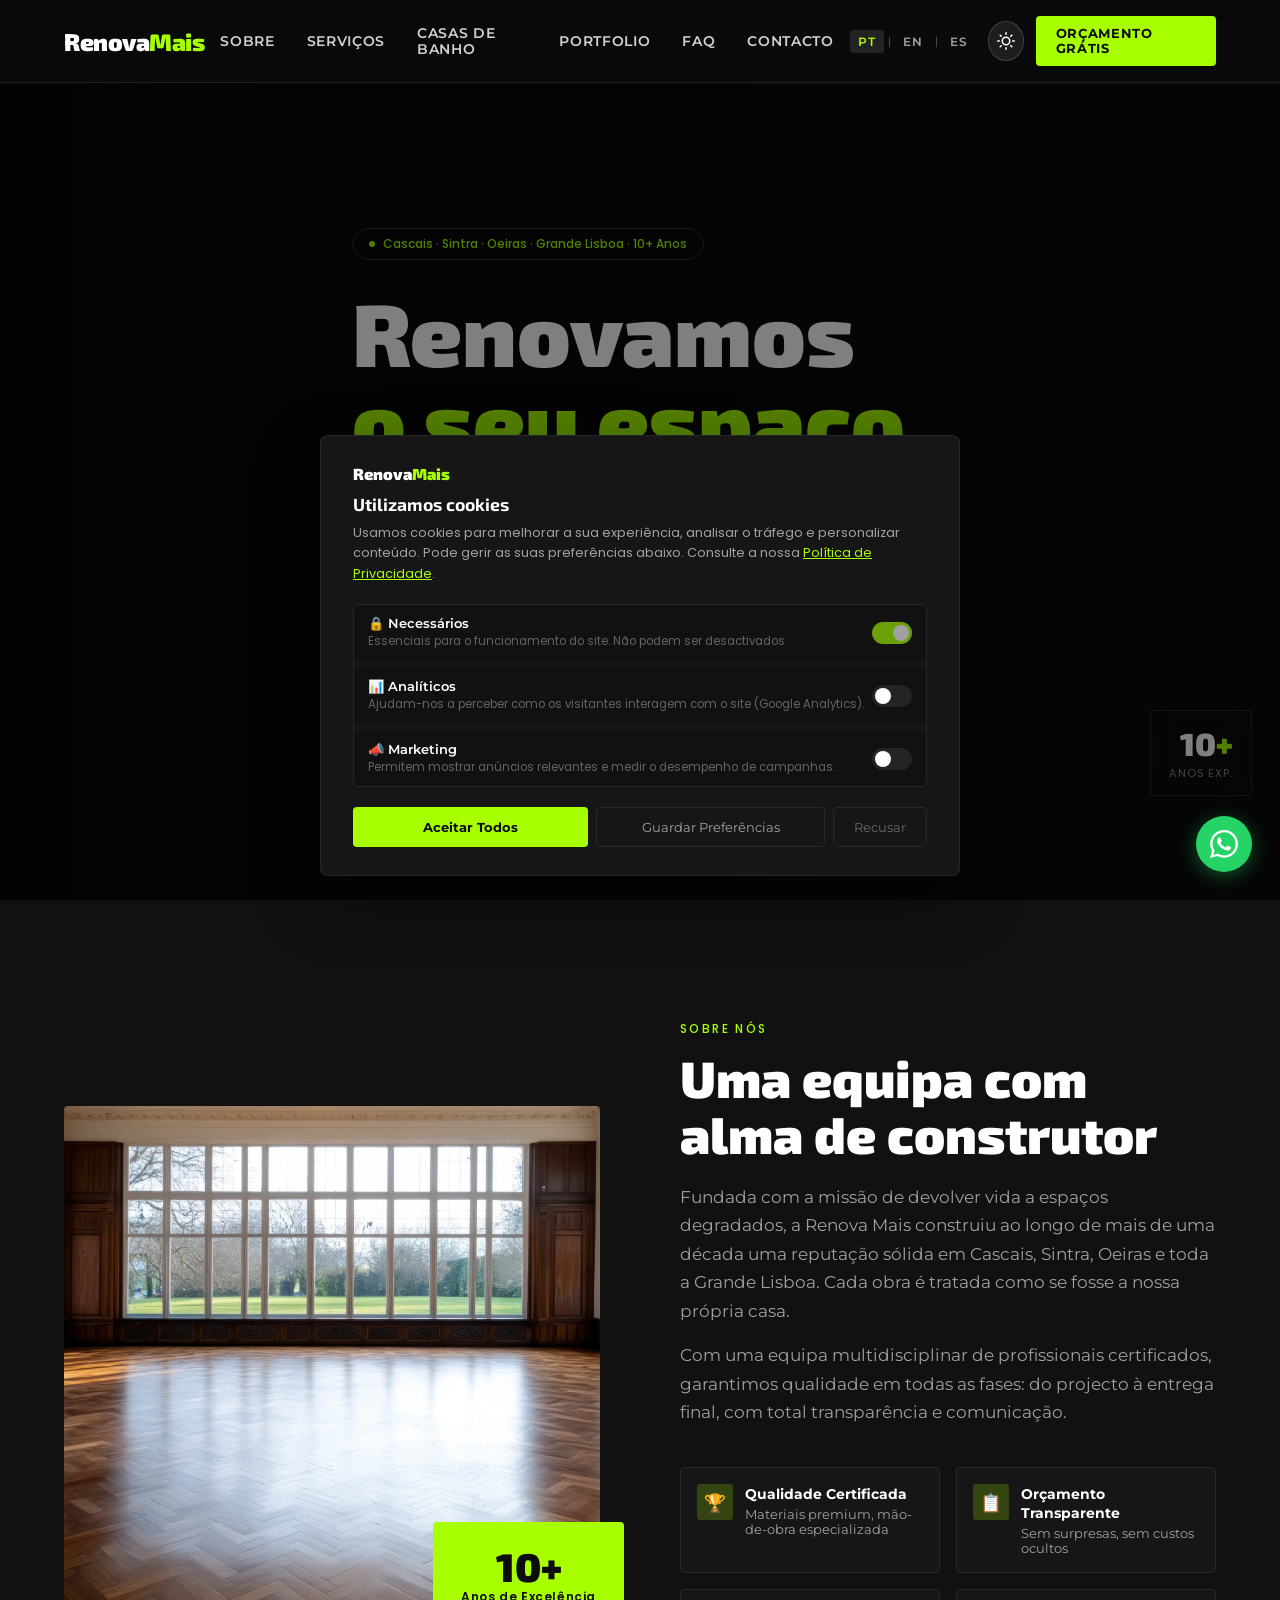
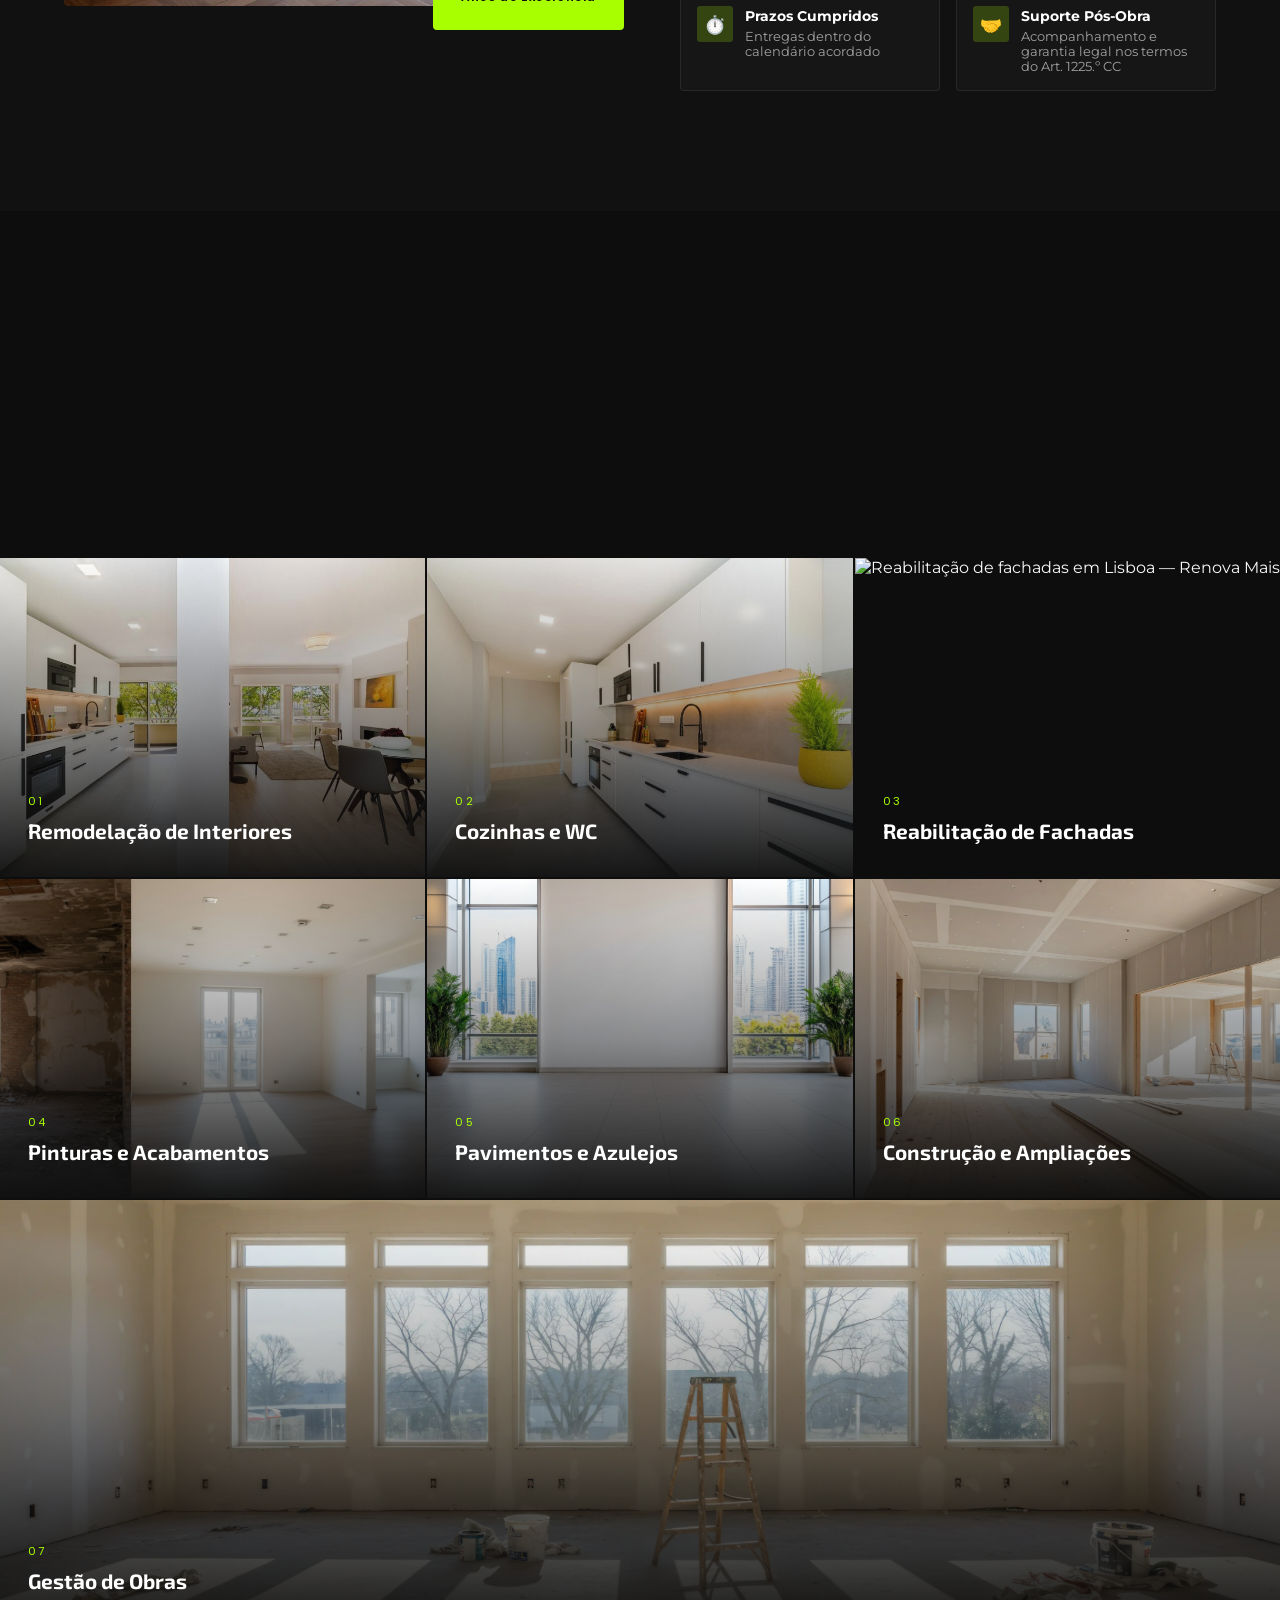
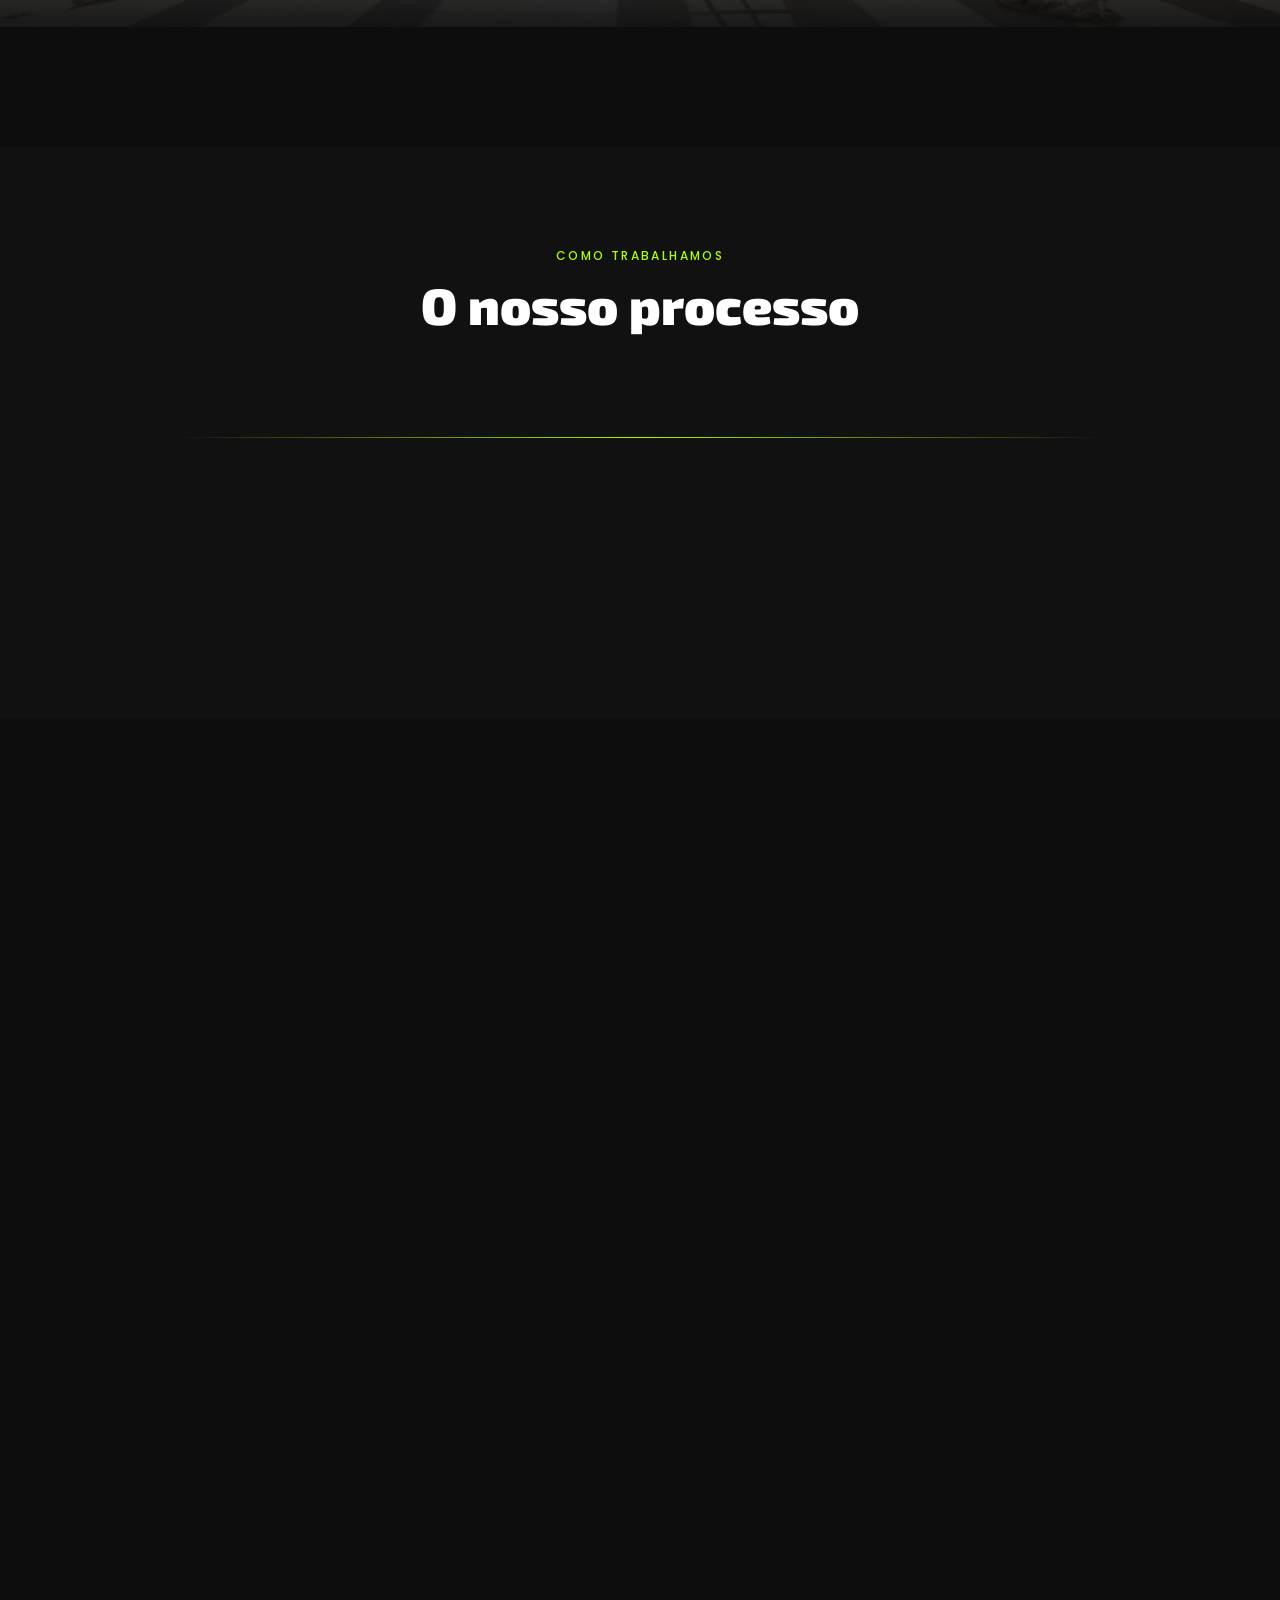
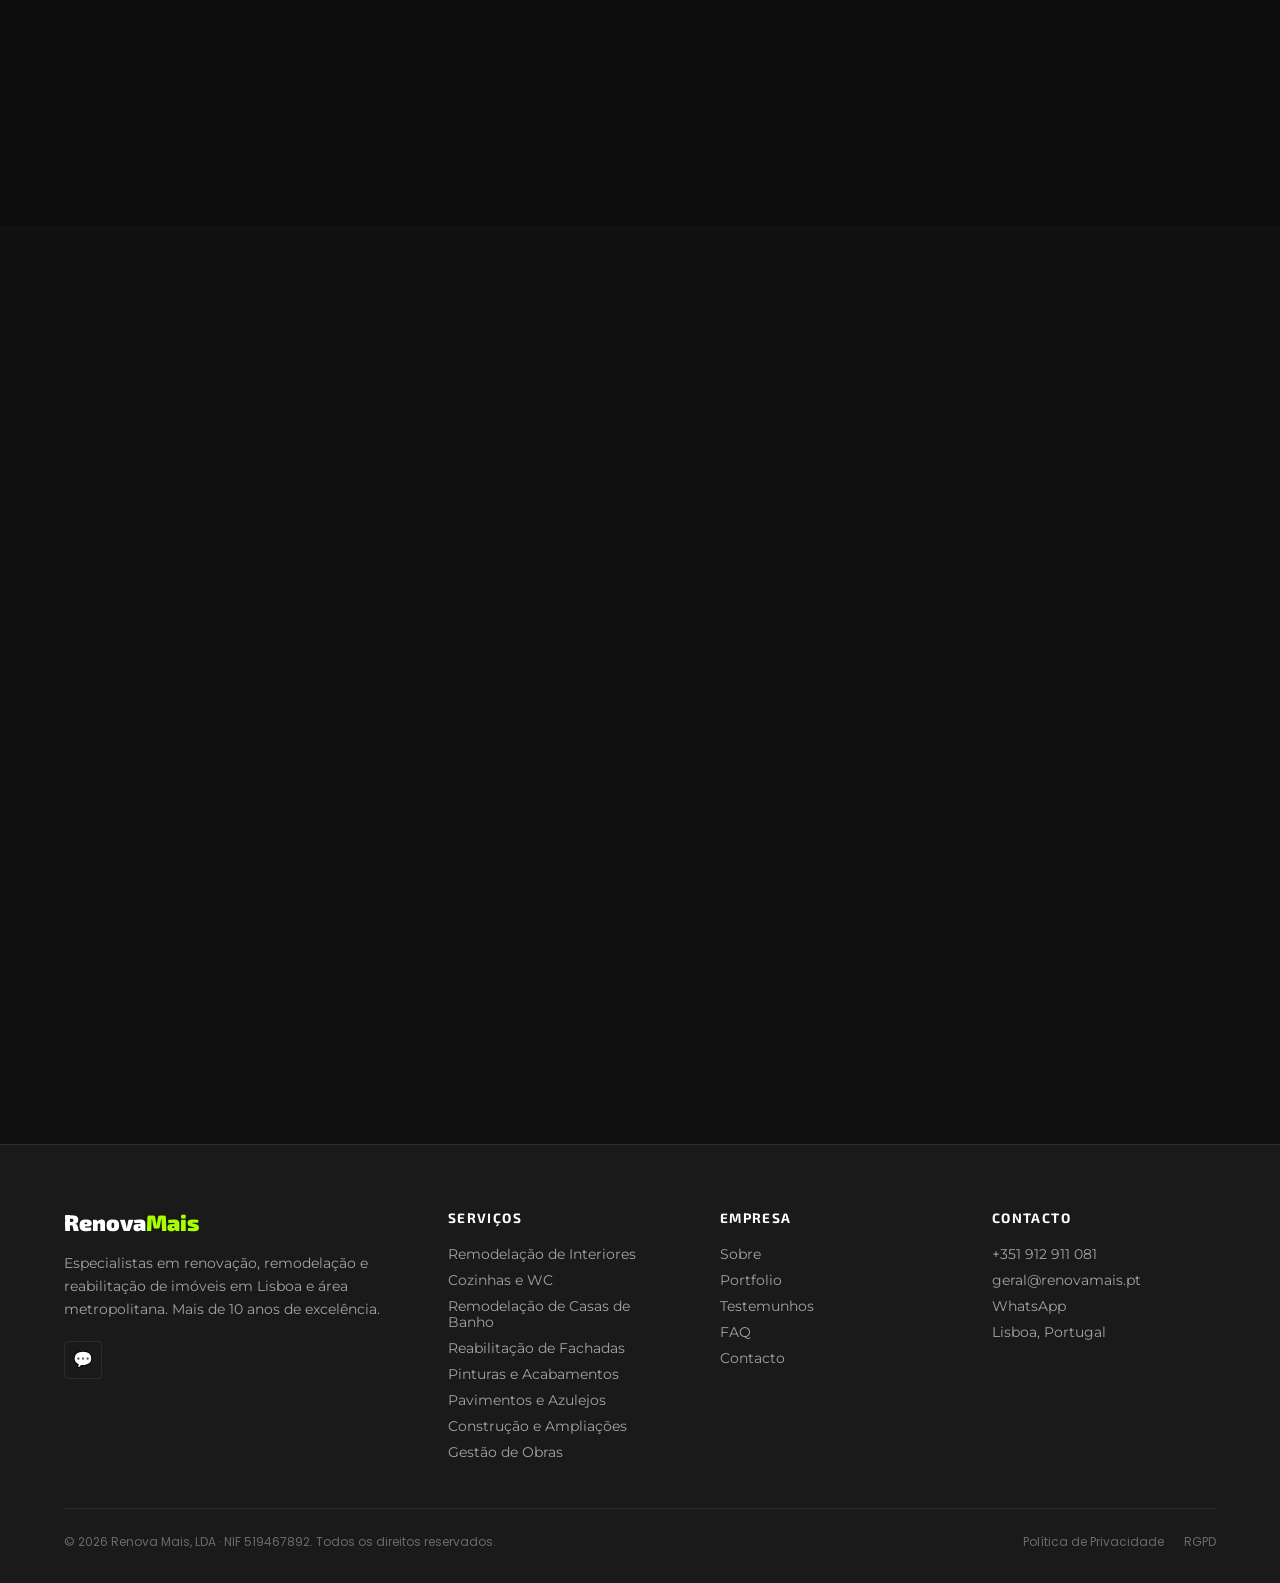
==== commit a2eaa35d: "fix: keep hero proof clear of WhatsApp" ====
--- a/index.html
+++ b/index.html
@@ -143,7 +143,7 @@
 .hero-scroll span{font-family:'Poppins',sans-serif;font-size:.7rem;letter-spacing:.15em;text-transform:uppercase;color:rgba(255,255,255,.5)}
 .scroll-line{width:1px;height:50px;background:linear-gradient(to bottom,var(--accent),transparent);animation:scrollPulse 2s infinite}
 @keyframes scrollPulse{0%,100%{opacity:1;transform:scaleY(1)}50%{opacity:.3;transform:scaleY(.6)}}
-.hero-stats{position:absolute;bottom:40px;right:40px;display:flex;z-index:1;padding:13px 18px;background:rgba(13,13,13,.72);border:1px solid rgba(255,255,255,.12);backdrop-filter:blur(10px);animation:fadeUp .8s .6s ease both}
+.hero-stats{position:absolute;bottom:104px;right:28px;display:flex;z-index:1;padding:13px 18px;background:rgba(13,13,13,.72);border:1px solid rgba(255,255,255,.12);backdrop-filter:blur(10px);animation:fadeUp .8s .6s ease both}
 .hero-stat{text-align:right}
 .hero-stat strong{font-family:'Exo 2',sans-serif;font-size:2rem;font-weight:900;color:#fff;display:block}
 .hero-stat strong span{color:var(--accent)}
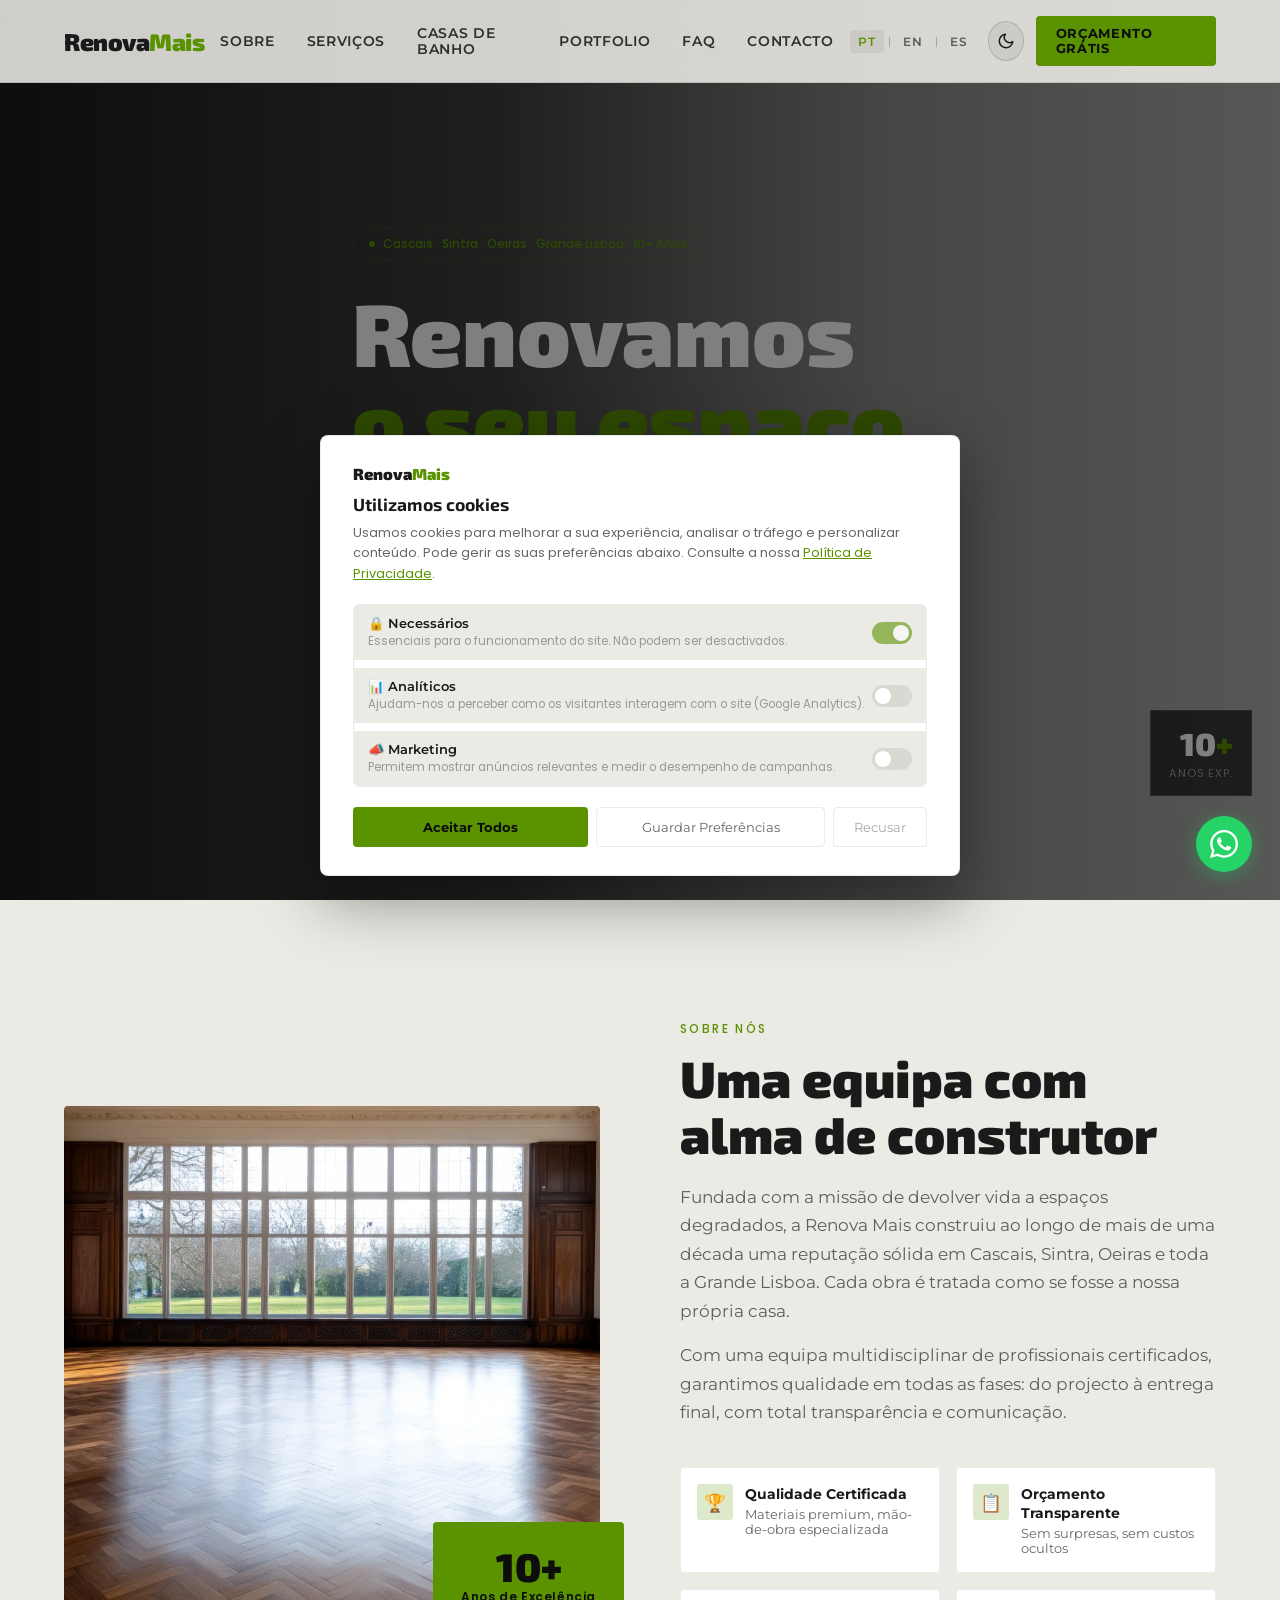
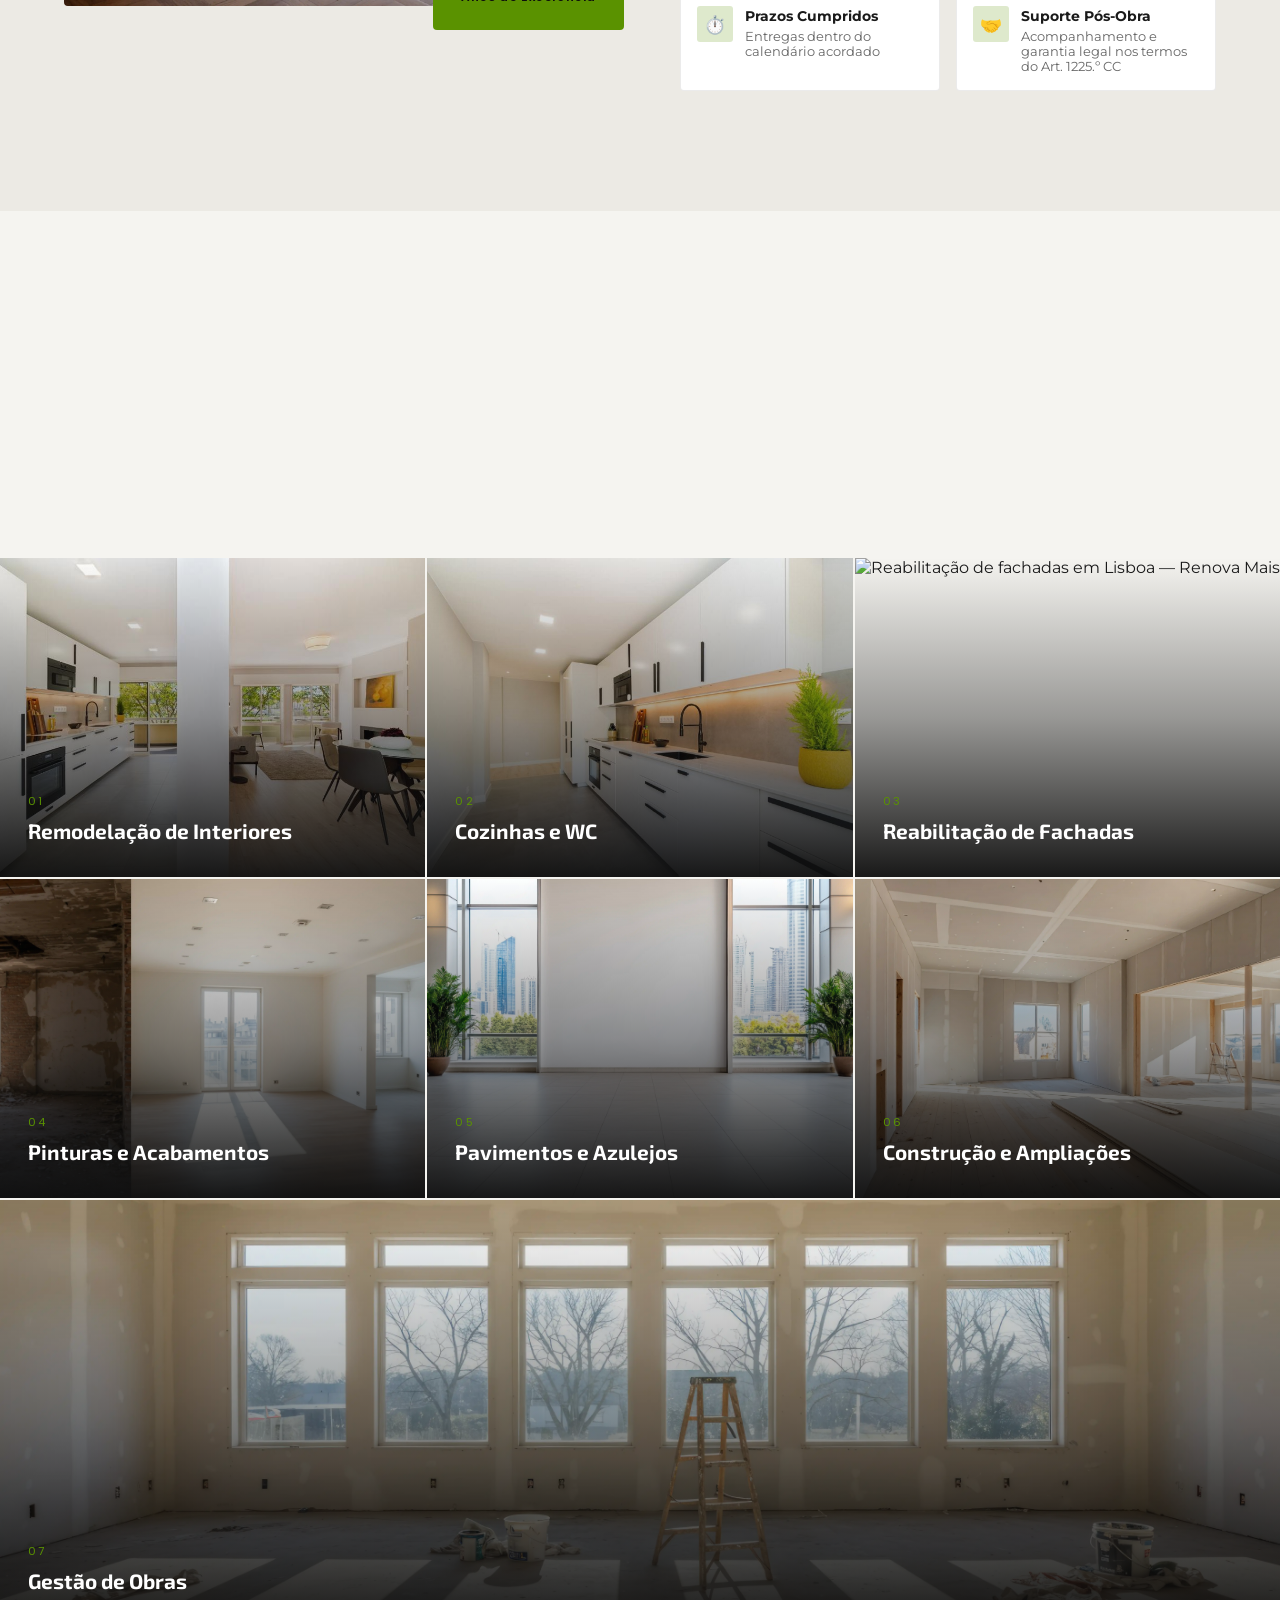
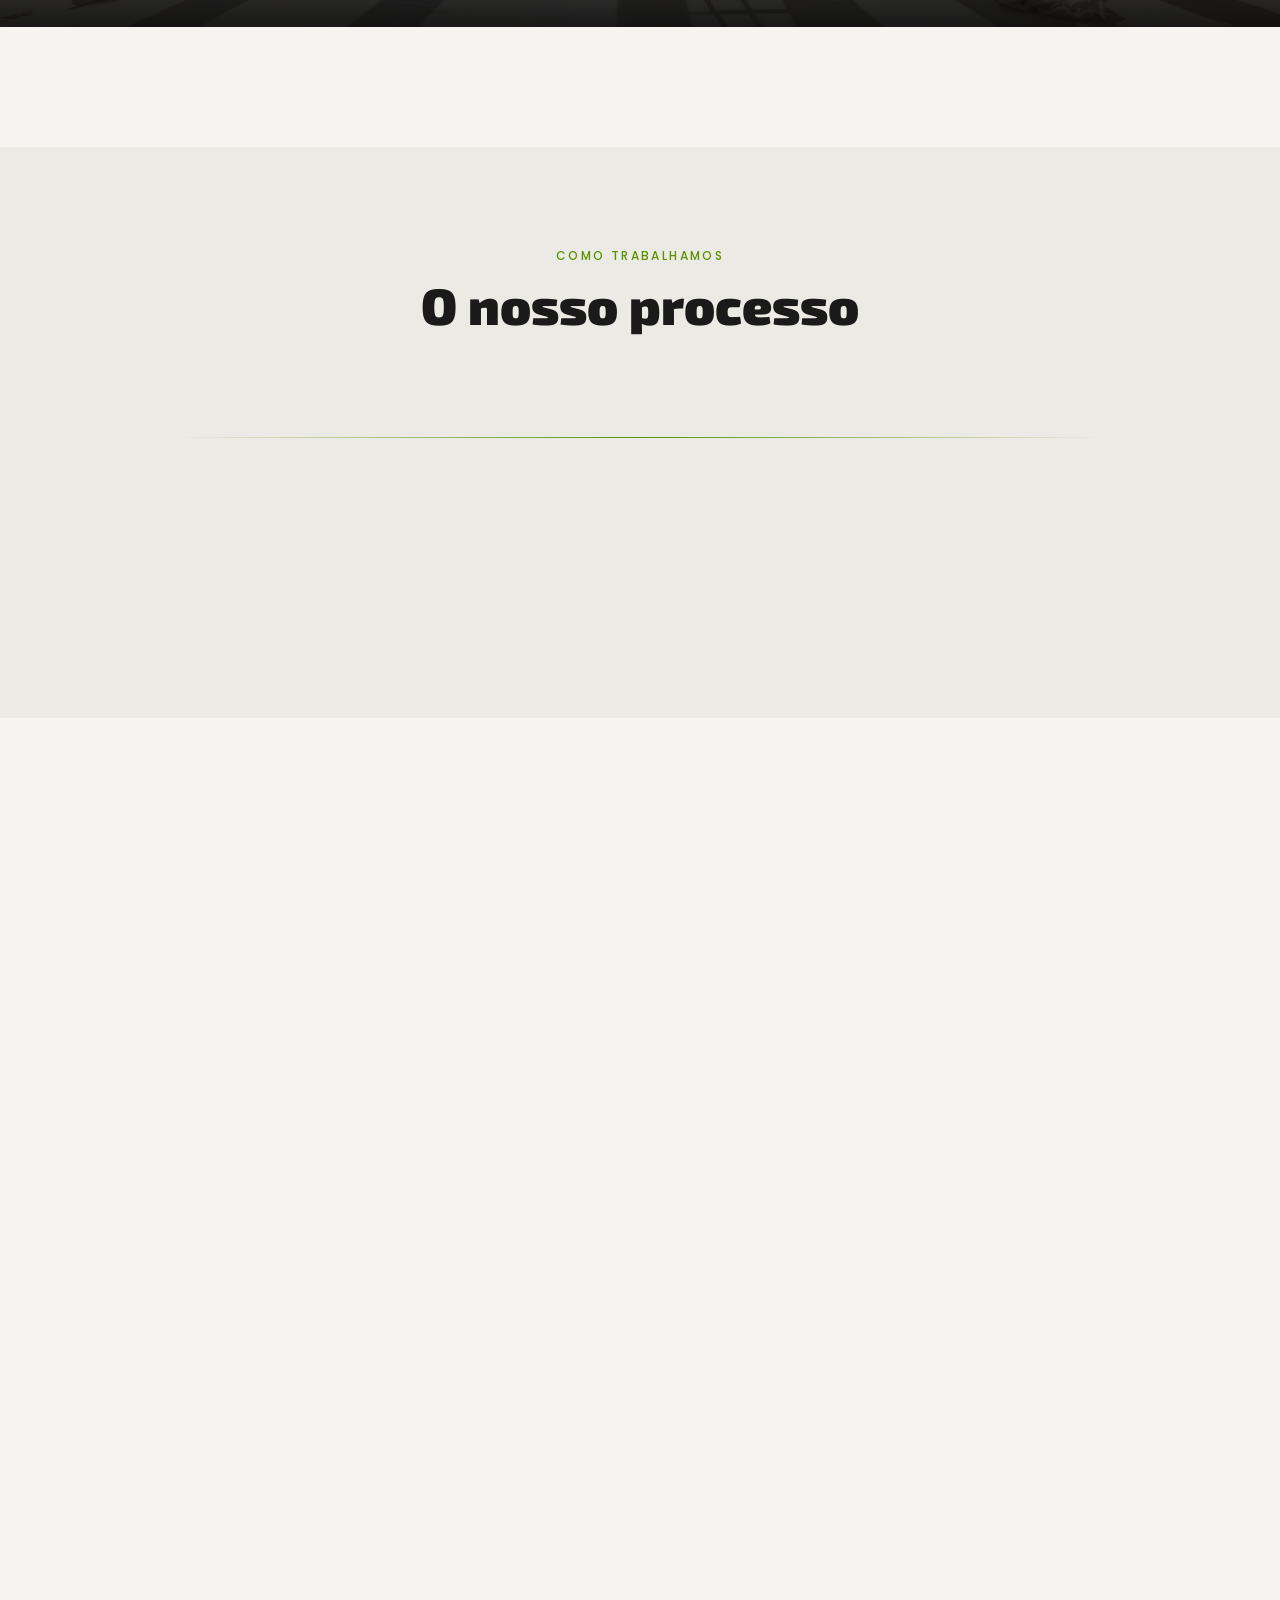
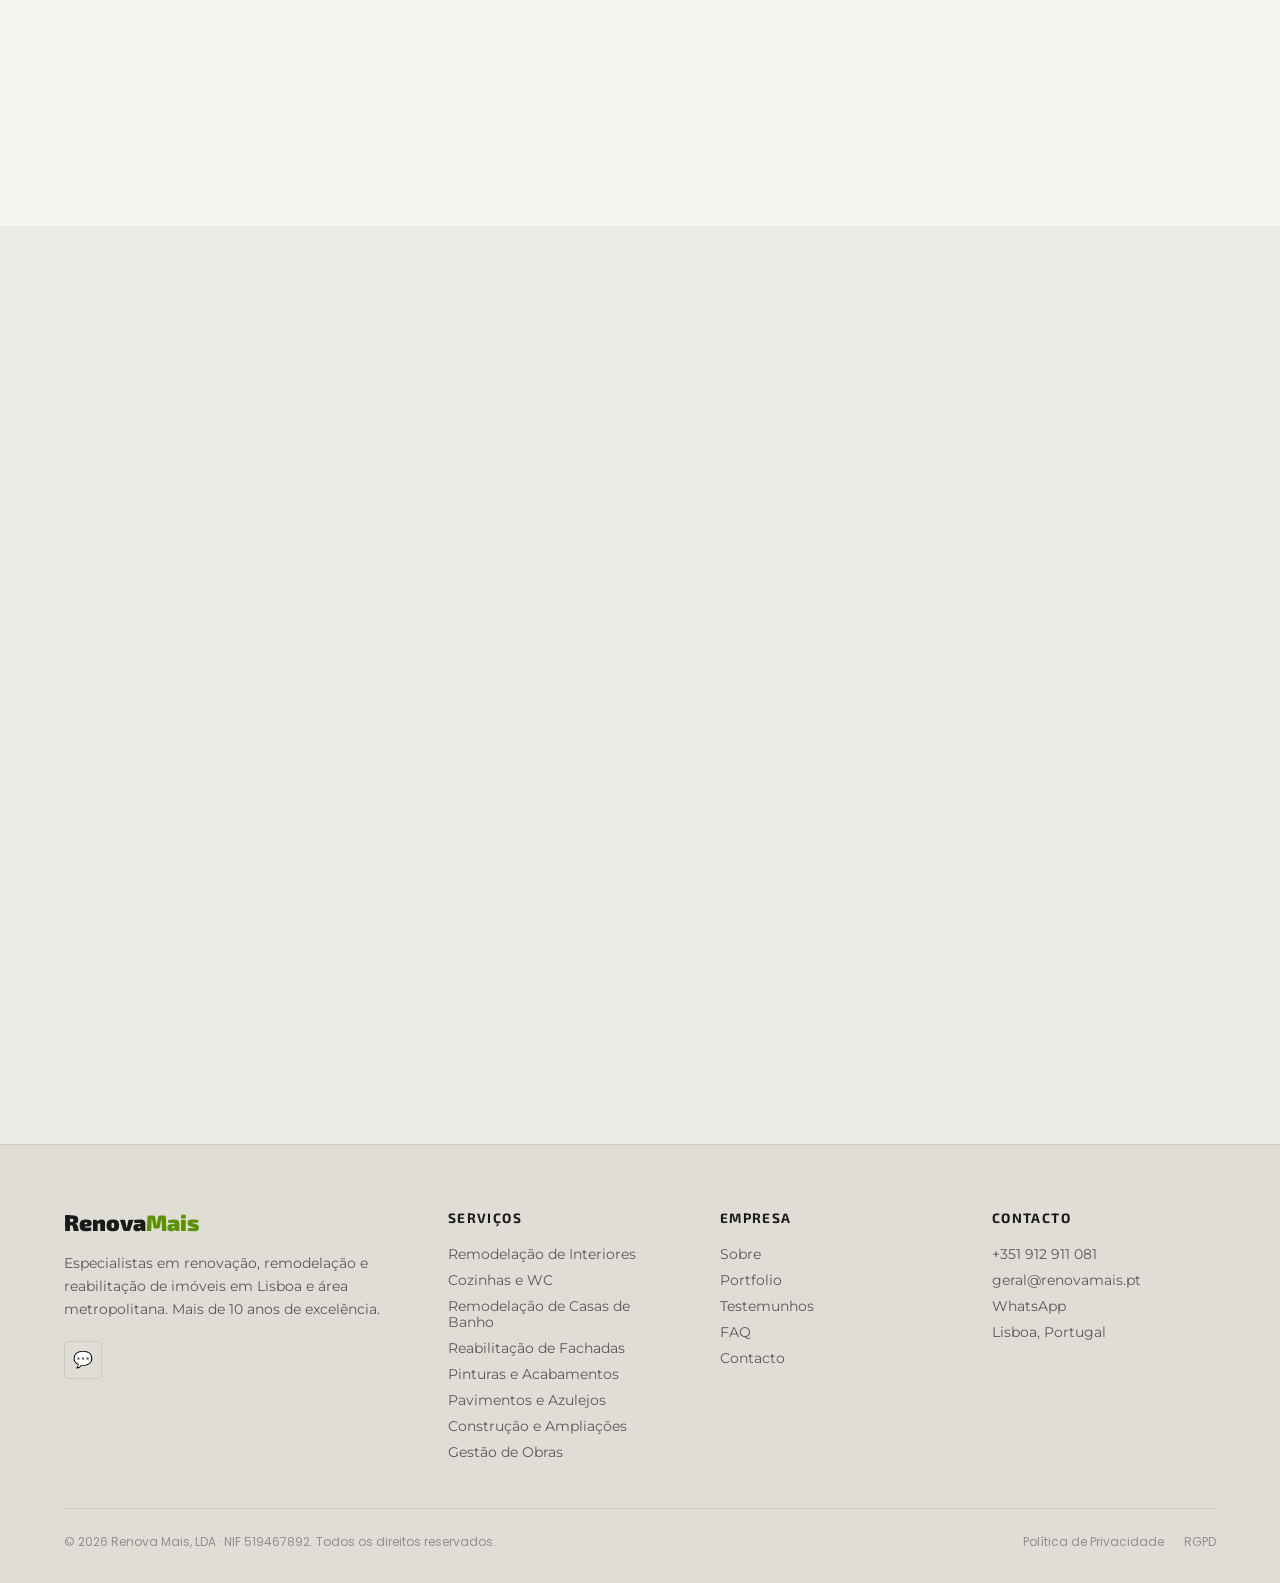
==== commit 7542c43d: "fix: default new visitors to light theme" ====
--- a/index.html
+++ b/index.html
@@ -1,5 +1,5 @@
 <!DOCTYPE html>
-<html lang="pt-PT" data-theme="dark">
+<html lang="pt-PT" data-theme="light">
 <head>
 <meta charset="UTF-8">
 <meta name="viewport" content="width=device-width, initial-scale=1.0, viewport-fit=cover">
@@ -70,7 +70,10 @@
   --card:#161616;--card2:#1E1E1E;
   --border:rgba(255,255,255,.08);--border2:rgba(168,255,0,.2);
   --shadow:0 8px 40px rgba(0,0,0,.6);
-  --nav-bg:rgba(13,13,13,.92);
+  --nav-bg:rgba(13,13,13,.76);--nav-bg-scrolled:rgba(13,13,13,.94);
+  --nav-border:rgba(255,255,255,.1);--nav-border-scrolled:rgba(255,255,255,.12);
+  --nav-text:#FFFFFF;--nav-text-muted:rgba(255,255,255,.82);--nav-text-subtle:rgba(255,255,255,.62);
+  --nav-separator:rgba(255,255,255,.35);--nav-control-bg:rgba(255,255,255,.08);--nav-control-border:rgba(255,255,255,.16);
 }
 [data-theme="light"]{
   --bg:#F5F4F0;--bg2:#ECEAE4;--bg3:#E0DDD6;
@@ -79,7 +82,10 @@
   --card:#FFFFFF;--card2:#F0EEE9;
   --border:rgba(0,0,0,.08);--border2:rgba(90,146,0,.2);
   --shadow:0 8px 40px rgba(0,0,0,.12);
-  --nav-bg:rgba(245,244,240,.92);
+  --nav-bg:rgba(245,244,240,.84);--nav-bg-scrolled:rgba(245,244,240,.96);
+  --nav-border:rgba(0,0,0,.1);--nav-border-scrolled:rgba(0,0,0,.13);
+  --nav-text:#1A1A1A;--nav-text-muted:rgba(0,0,0,.78);--nav-text-subtle:rgba(0,0,0,.58);
+  --nav-separator:rgba(0,0,0,.3);--nav-control-bg:rgba(0,0,0,.06);--nav-control-border:rgba(0,0,0,.14);
 }
 
 /* ===================== TYPOGRAPHY ===================== */
@@ -101,25 +107,25 @@
 .reveal.visible{opacity:1;transform:none}
 
 /* ===================== NAVBAR ===================== */
-#navbar{position:fixed;top:0;left:0;right:0;z-index:1000;padding:16px 0;background:rgba(13,13,13,.76);backdrop-filter:blur(16px);border-bottom:1px solid rgba(255,255,255,.1);transition:background .3s,backdrop-filter .3s,border-bottom .3s}
-#navbar.scrolled{background:rgba(13,13,13,.94);backdrop-filter:blur(18px);border-bottom:1px solid rgba(255,255,255,.12)}
+#navbar{position:fixed;top:0;left:0;right:0;z-index:1000;padding:16px 0;background:var(--nav-bg);backdrop-filter:blur(16px);border-bottom:1px solid var(--nav-border);transition:background .3s,backdrop-filter .3s,border-bottom .3s}
+#navbar.scrolled{background:var(--nav-bg-scrolled);backdrop-filter:blur(18px);border-bottom:1px solid var(--nav-border-scrolled)}
 .nav-inner{display:flex;align-items:center;justify-content:space-between;gap:16px}
-.nav-logo{font-family:'Exo 2',sans-serif;font-size:1.5rem;font-weight:900;letter-spacing:-.02em;color:#fff}
+.nav-logo{font-family:'Exo 2',sans-serif;font-size:1.5rem;font-weight:900;letter-spacing:-.02em;color:var(--nav-text)}
 .nav-logo span{color:var(--accent)}
 .nav-links{display:flex;align-items:center;gap:32px}
-.nav-links a{font-size:.85rem;font-weight:600;letter-spacing:.05em;text-transform:uppercase;color:rgba(255,255,255,.82);transition:color .2s}
+.nav-links a{font-size:.85rem;font-weight:600;letter-spacing:.05em;text-transform:uppercase;color:var(--nav-text-muted);transition:color .2s}
 .nav-links a:hover{color:var(--accent)}
 .nav-actions{display:flex;align-items:center;gap:12px}
-.lang-btn{font-size:.75rem;font-weight:600;letter-spacing:.08em;padding:4px 8px;border-radius:3px;color:rgba(255,255,255,.62);transition:all .2s}
-.lang-btn.active{color:var(--accent);background:rgba(255,255,255,.1)}
-.lang-btn:hover{color:#fff}
-.lang-sep{color:rgba(255,255,255,.35);font-size:.7rem}
-.theme-toggle{width:40px;height:40px;border-radius:50%;display:flex;align-items:center;justify-content:center;color:#fff;background:rgba(255,255,255,.08);border:1px solid rgba(255,255,255,.16);transition:all .2s}
+.lang-btn{font-size:.75rem;font-weight:600;letter-spacing:.08em;padding:4px 8px;border-radius:3px;color:var(--nav-text-subtle);transition:all .2s}
+.lang-btn.active{color:var(--accent);background:var(--nav-control-bg)}
+.lang-btn:hover{color:var(--nav-text)}
+.lang-sep{color:var(--nav-separator);font-size:.7rem}
+.theme-toggle{width:40px;height:40px;border-radius:50%;display:flex;align-items:center;justify-content:center;color:var(--nav-text);background:var(--nav-control-bg);border:1px solid var(--nav-control-border);transition:all .2s}
 .theme-toggle:hover{border-color:var(--accent);color:var(--accent)}
 .theme-toggle svg{width:18px;height:18px;fill:none;stroke:currentColor;stroke-width:2;stroke-linecap:round;stroke-linejoin:round}
 .nav-cta{padding:10px 20px;font-size:.8rem}
 .hamburger{display:none;flex-direction:column;gap:5px;width:32px;cursor:pointer}
-.hamburger span{display:block;height:2px;background:#fff;transition:all .3s;border-radius:2px}
+.hamburger span{display:block;height:2px;background:var(--nav-text);transition:all .3s;border-radius:2px}
 .mobile-menu{display:none;position:fixed;inset:0;background:var(--bg);z-index:999;flex-direction:column;align-items:center;justify-content:center;gap:32px}
 .mobile-menu.open{display:flex}
 .mobile-menu a{font-family:'Exo 2',sans-serif;font-size:2rem;font-weight:700;color:var(--text);transition:color .2s}
@@ -1103,7 +1109,8 @@
 const toggle = document.getElementById('themeToggle');
 const iconSun = document.getElementById('iconSun');
 const iconMoon = document.getElementById('iconMoon');
-let isDark = localStorage.getItem('rm_theme') !== 'light';
+const savedTheme = localStorage.getItem('rm_theme');
+let isDark = savedTheme === 'dark';
 function applyTheme(dark) {
   isDark = dark;
   html.setAttribute('data-theme', dark ? 'dark' : 'light');
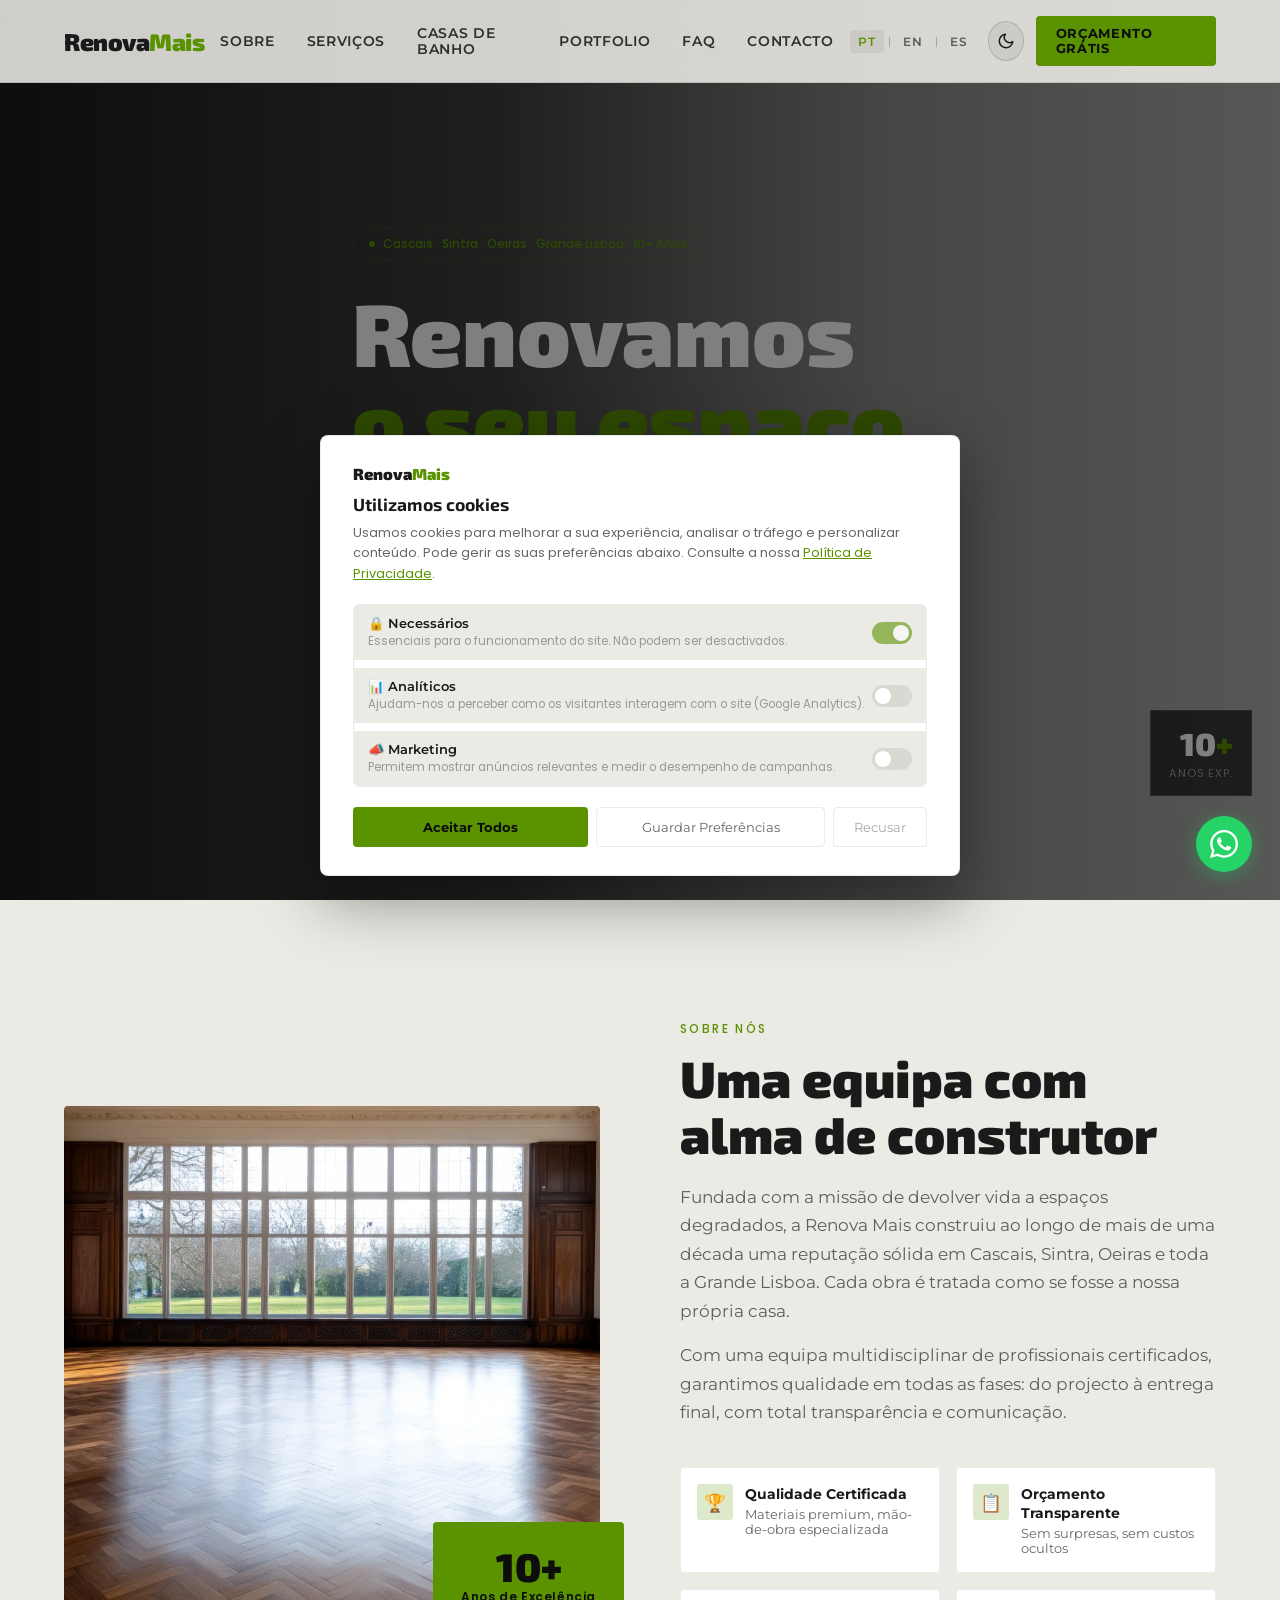
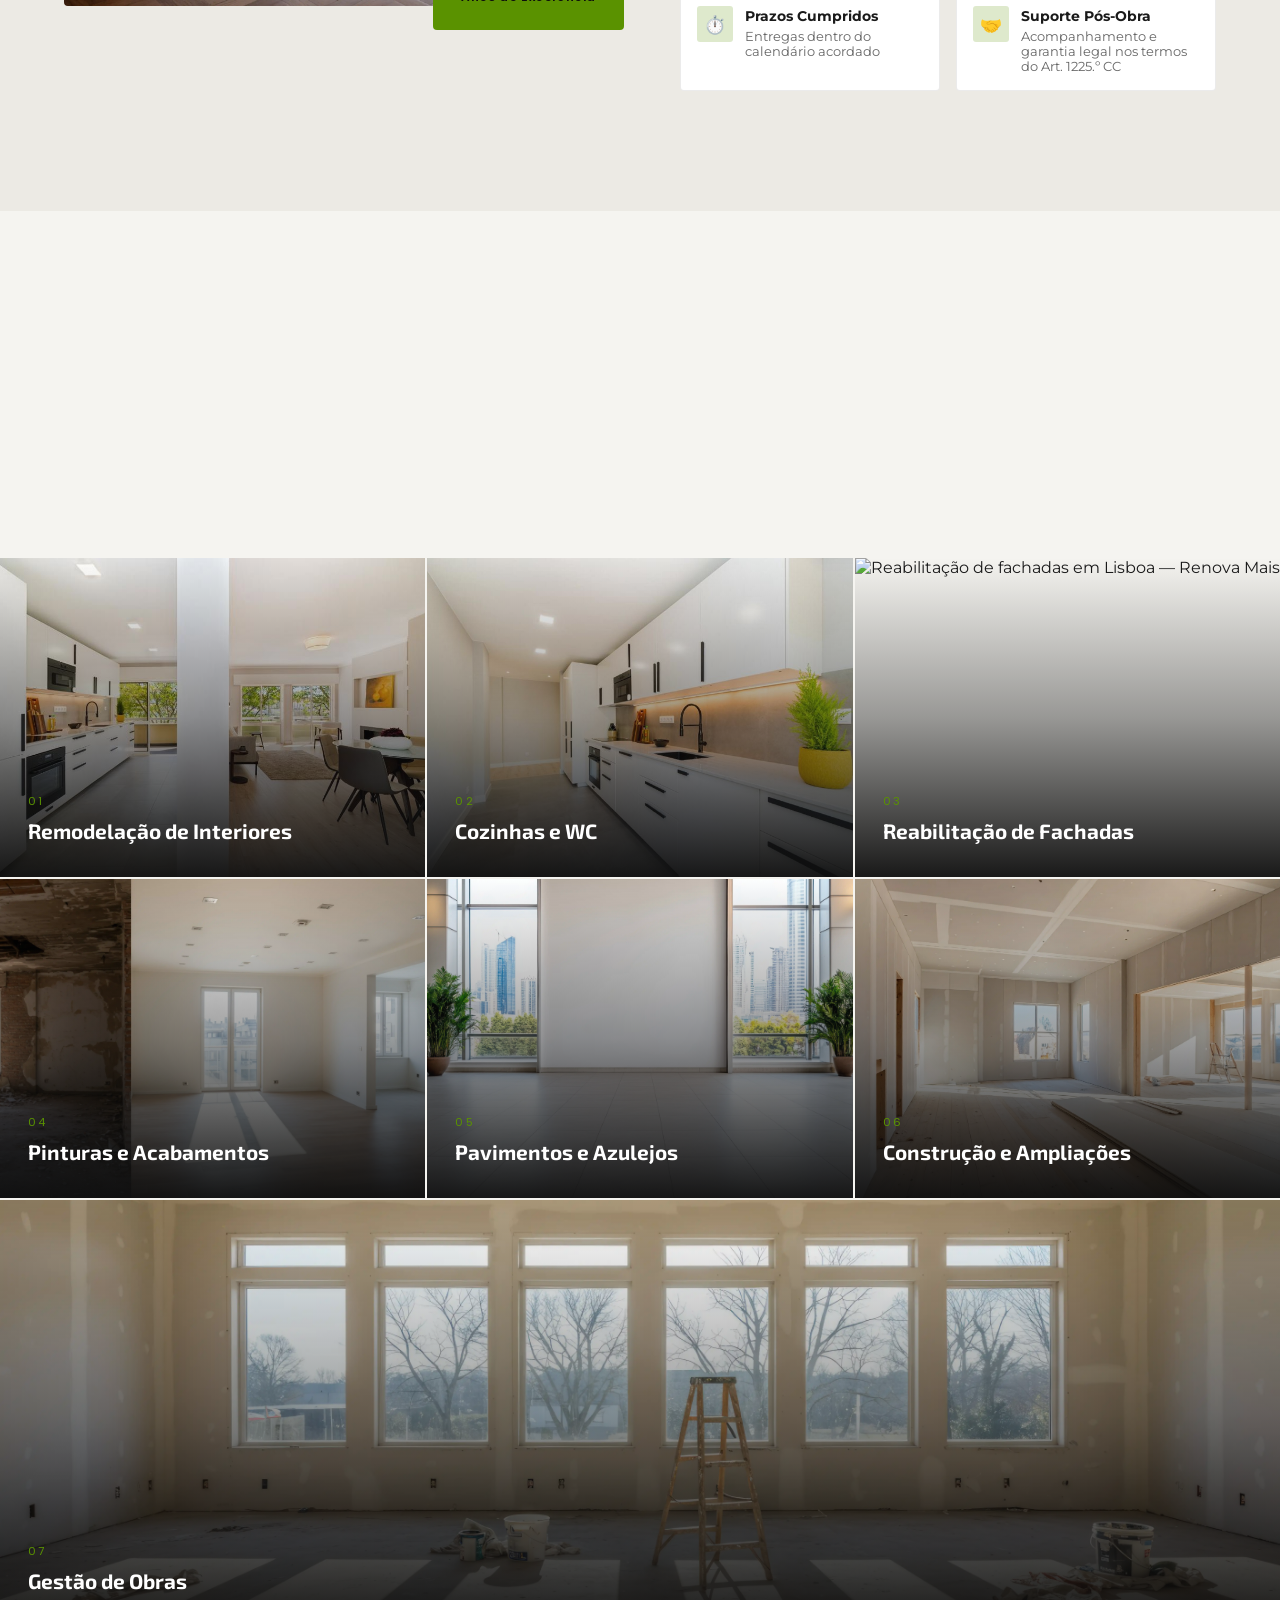
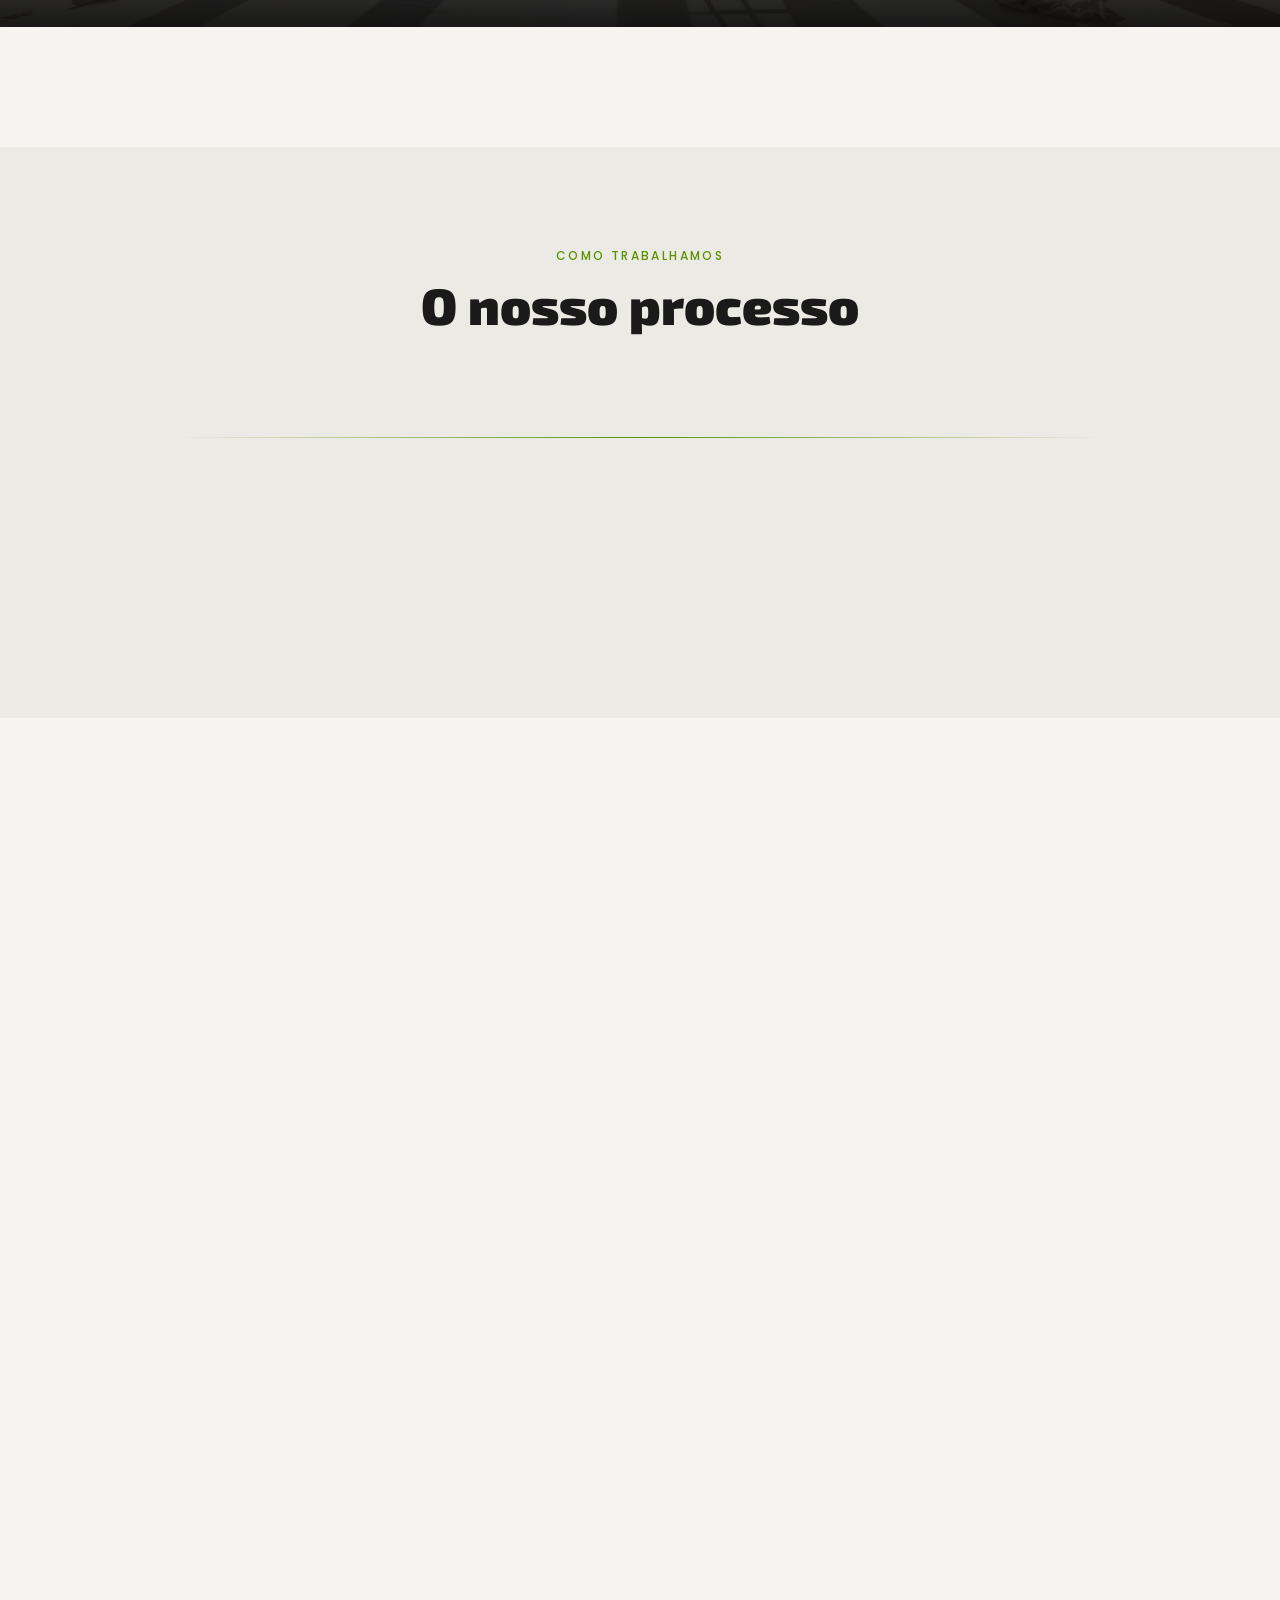
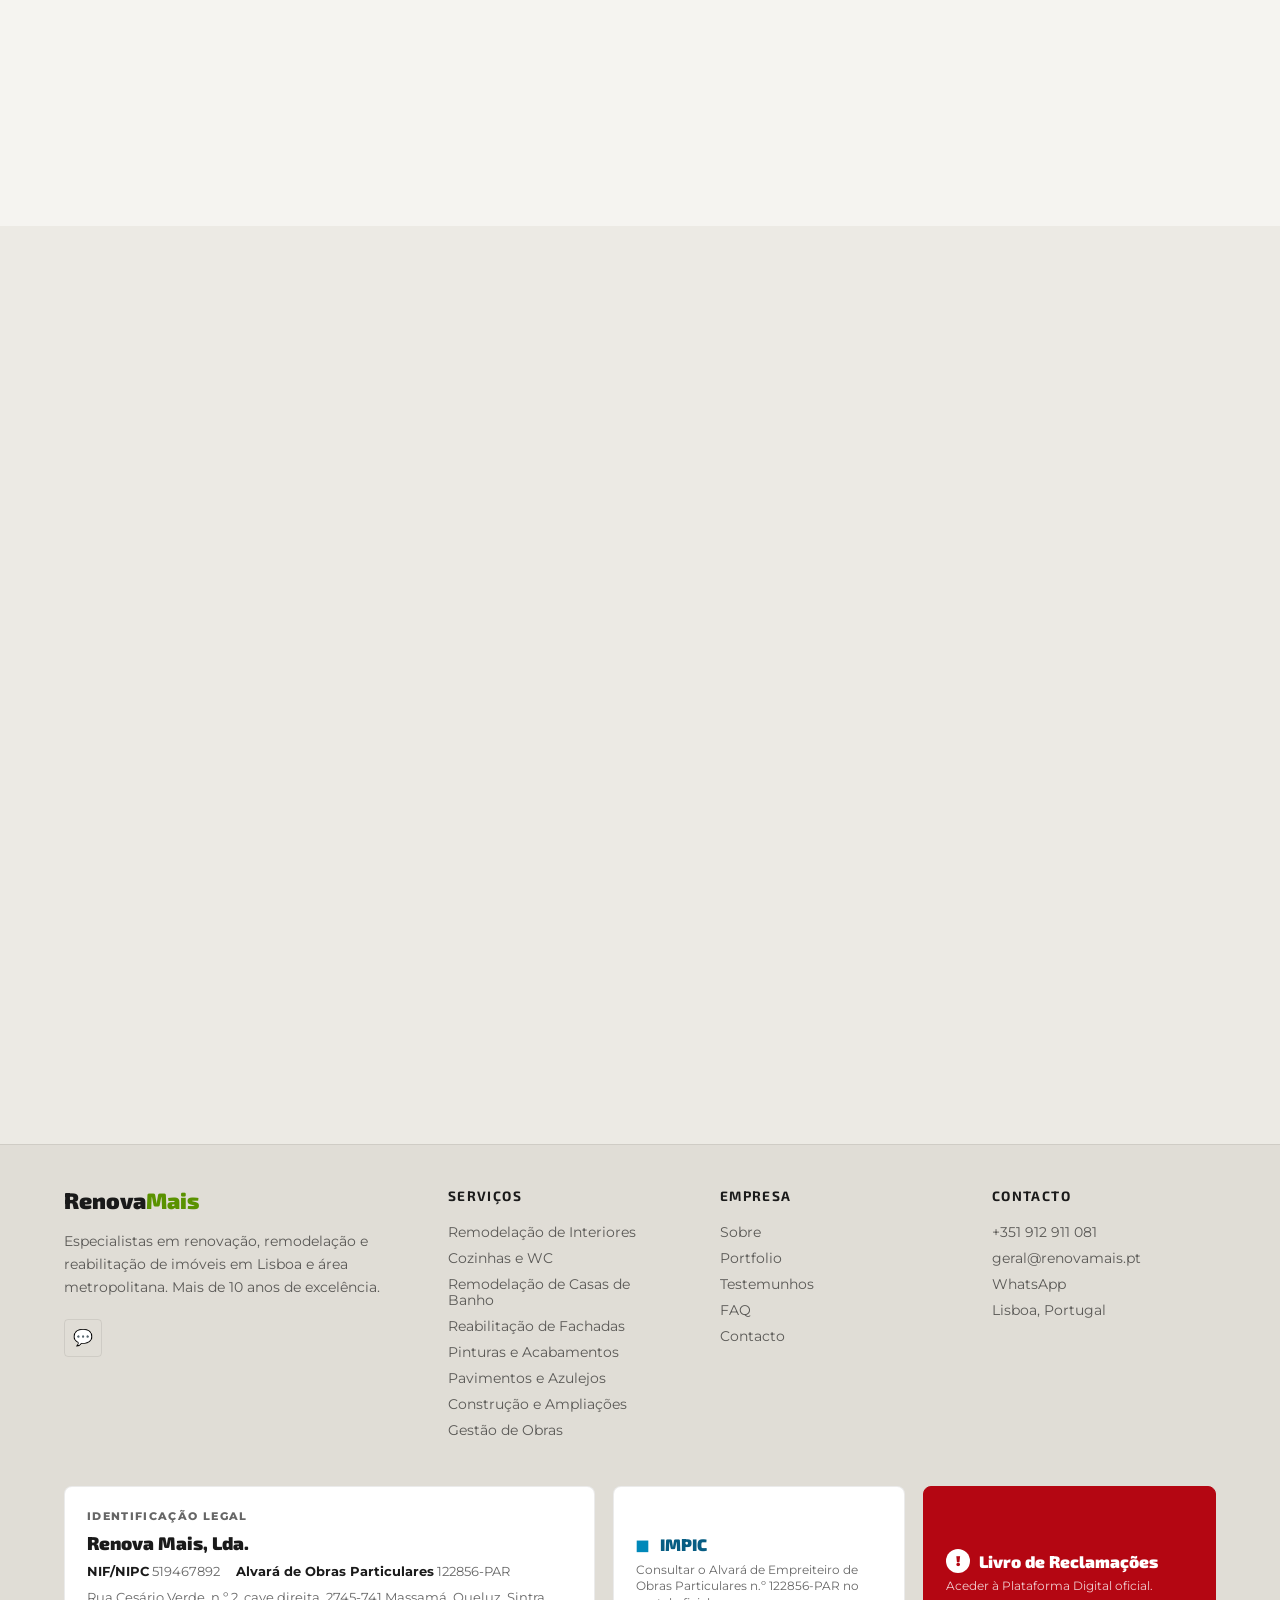
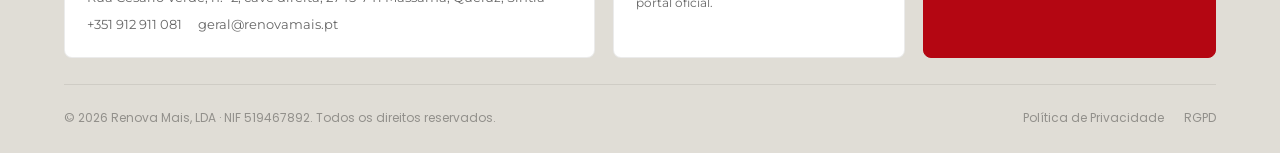
==== commit 44575e4f: "feat: unify theme and legal identity across site" ====
--- a/index.html
+++ b/index.html
@@ -345,6 +345,8 @@
   .cookie-accept-all,.cookie-save,.cookie-reject{flex:unset;width:100%}
 }
 </style>
+<link rel="stylesheet" href="/css/legal-footer.css">
+<script src="/js/site-theme.js" defer></script>
 </head>
 <body>
 
@@ -368,9 +370,9 @@
         <span class="lang-sep">|</span>
         <button class="lang-btn" data-lang="es">ES</button>
       </div>
-      <button class="theme-toggle" id="themeToggle" aria-label="Alternar tema claro/escuro">
-        <svg id="iconSun" viewBox="0 0 24 24"><circle cx="12" cy="12" r="5"/><line x1="12" y1="1" x2="12" y2="3"/><line x1="12" y1="21" x2="12" y2="23"/><line x1="4.22" y1="4.22" x2="5.64" y2="5.64"/><line x1="18.36" y1="18.36" x2="19.78" y2="19.78"/><line x1="1" y1="12" x2="3" y2="12"/><line x1="21" y1="12" x2="23" y2="12"/><line x1="4.22" y1="19.78" x2="5.64" y2="18.36"/><line x1="18.36" y1="5.64" x2="19.78" y2="4.22"/></svg>
-        <svg id="iconMoon" viewBox="0 0 24 24" style="display:none"><path d="M21 12.79A9 9 0 1 1 11.21 3 7 7 0 0 0 21 12.79z"/></svg>
+      <button class="theme-toggle" id="themeToggle" data-theme-toggle aria-label="Mudar para tema escuro" aria-pressed="false">
+        <svg id="iconSun" data-theme-icon-sun viewBox="0 0 24 24" style="display:none"><circle cx="12" cy="12" r="5"/><line x1="12" y1="1" x2="12" y2="3"/><line x1="12" y1="21" x2="12" y2="23"/><line x1="4.22" y1="4.22" x2="5.64" y2="5.64"/><line x1="18.36" y1="18.36" x2="19.78" y2="19.78"/><line x1="1" y1="12" x2="3" y2="12"/><line x1="21" y1="12" x2="23" y2="12"/><line x1="4.22" y1="19.78" x2="5.64" y2="18.36"/><line x1="18.36" y1="5.64" x2="19.78" y2="4.22"/></svg>
+        <svg id="iconMoon" data-theme-icon-moon viewBox="0 0 24 24"><path d="M21 12.79A9 9 0 1 1 11.21 3 7 7 0 0 0 21 12.79z"/></svg>
       </button>
       <a href="#contacto" class="btn btn-primary nav-cta" data-i18n="nav_cta">Orçamento Grátis</a>
     </div>
@@ -821,8 +823,8 @@
 </section>
 
 <!-- FOOTER -->
-<footer>
-  <div class="container">
+<footer class="legal-footer">
+  <div class="container legal-footer__inner">
     <div class="footer-grid">
       <div>
         <div class="footer-logo">Renova<span>Mais</span></div>
@@ -863,6 +865,27 @@
           <a href="https://maps.google.com/?q=Lisboa,Portugal" target="_blank" rel="noopener">Lisboa, Portugal</a>
         </div>
       </div>
+    </div>
+    <div class="legal-footer__trust" aria-label="Identificação legal e reclamações">
+      <div class="legal-footer__identity">
+        <div class="legal-footer__eyebrow">Identificação legal</div>
+        <div class="legal-footer__name">Renova Mais, Lda.</div>
+        <div class="legal-footer__facts">
+          <span><strong>NIF/NIPC</strong> 519467892</span>
+          <span><strong>Alvará de Obras Particulares</strong> 122856-PAR</span>
+          <address class="legal-footer__address">Rua Cesário Verde, n.º 2, cave direita, 2745-741 Massamá, Queluz, Sintra</address>
+          <a href="tel:+351912911081">+351 912 911 081</a>
+          <a href="mailto:geral@renovamais.pt">geral@renovamais.pt</a>
+        </div>
+      </div>
+      <a class="legal-footer__action" href="https://www.impic.pt/impic/pt-pt/consultar/empresas-titulares-de-alvara-de-empreiteiro-de-obras-particulares" target="_blank" rel="noopener">
+        <span class="legal-footer__badge">IMPIC</span>
+        <small>Consultar o Alvará de Empreiteiro de Obras Particulares n.º 122856-PAR no portal oficial.</small>
+      </a>
+      <a class="legal-footer__action legal-footer__complaints" href="https://www.livroreclamacoes.pt/Inicio/" target="_blank" rel="noopener">
+        <span class="legal-footer__badge">Livro de Reclamações</span>
+        <small>Aceder à Plataforma Digital oficial.</small>
+      </a>
     </div>
     <div class="footer-bottom">
       <p class="footer-copy">© 2026 Renova Mais, LDA · NIF 519467892. <span data-i18n="footer_rights">Todos os direitos reservados.</span></p>
@@ -1104,23 +1127,6 @@
 document.querySelectorAll('.lang-btn').forEach(b => b.addEventListener('click', () => applyLang(b.dataset.lang)));
 applyLang(currentLang);
 
-// ===================== THEME =====================
-const html = document.documentElement;
-const toggle = document.getElementById('themeToggle');
-const iconSun = document.getElementById('iconSun');
-const iconMoon = document.getElementById('iconMoon');
-const savedTheme = localStorage.getItem('rm_theme');
-let isDark = savedTheme === 'dark';
-function applyTheme(dark) {
-  isDark = dark;
-  html.setAttribute('data-theme', dark ? 'dark' : 'light');
-  localStorage.setItem('rm_theme', dark ? 'dark' : 'light');
-  iconSun.style.display = dark ? 'block' : 'none';
-  iconMoon.style.display = dark ? 'none' : 'block';
-}
-toggle.addEventListener('click', () => applyTheme(!isDark));
-applyTheme(isDark);
-
 // ===================== NAVBAR SCROLL =====================
 const navbar = document.getElementById('navbar');
 window.addEventListener('scroll', () => {
--- a/css/legal-footer.css
+++ b/css/legal-footer.css
@@ -0,0 +1,40 @@
+.legal-footer{
+  --legal-bg:var(--bg3,#e8e6df);
+  --legal-surface:var(--card,#fff);
+  --legal-text:var(--text,#1a1a1a);
+  --legal-muted:var(--text2,rgba(0,0,0,.62));
+  --legal-border:var(--border,rgba(0,0,0,.1));
+  background:var(--legal-bg);
+  color:var(--legal-text);
+  border-top:1px solid var(--legal-border);
+  padding:42px 0 26px;
+  font-family:'Montserrat',sans-serif;
+}
+.legal-footer__inner{width:min(1200px,calc(100% - 48px));margin:0 auto}
+.legal-footer__trust{display:grid;grid-template-columns:minmax(0,1.45fr) minmax(250px,.8fr) minmax(250px,.8fr);gap:18px;margin-bottom:26px}
+.legal-footer__identity,.legal-footer__action{background:var(--legal-surface);border:1px solid var(--legal-border);border-radius:8px;padding:22px}
+.legal-footer__eyebrow{font-size:.7rem;font-weight:800;letter-spacing:.12em;text-transform:uppercase;color:var(--legal-muted);margin-bottom:9px}
+.legal-footer__name{font-family:'Exo 2',sans-serif;font-size:1.15rem;font-weight:900;margin-bottom:8px}
+.legal-footer__facts{display:flex;flex-wrap:wrap;gap:7px 16px;font-size:.8rem;line-height:1.55;color:var(--legal-muted)}
+.legal-footer__facts strong{color:var(--legal-text)}
+.legal-footer__address{display:block;width:100%;font-style:normal}
+.legal-footer__action{display:flex;flex-direction:column;justify-content:center;text-decoration:none;color:var(--legal-text);transition:transform .2s,border-color .2s,box-shadow .2s}
+.legal-footer__action:hover{transform:translateY(-2px);border-color:#5a9200;box-shadow:0 8px 22px rgba(0,0,0,.08)}
+.legal-footer__action:focus-visible{outline:3px solid #5a9200;outline-offset:3px}
+.legal-footer__badge{display:inline-flex;align-items:center;gap:9px;font-family:'Exo 2',sans-serif;font-size:1.05rem;font-weight:900;color:#075d83;margin-bottom:5px}
+.legal-footer__badge::before{content:'◆';font-size:1.25rem;color:#0088b9;transform:rotate(45deg)}
+.legal-footer__action small{font-size:.72rem;line-height:1.45;color:var(--legal-muted)}
+.legal-footer__complaints{background:#b40612;border-color:#b40612;color:#fff}
+.legal-footer__complaints:hover{border-color:#d51825;box-shadow:0 8px 24px rgba(180,6,18,.2)}
+.legal-footer__complaints .legal-footer__badge{color:#fff}
+.legal-footer__complaints .legal-footer__badge::before{content:'!';width:24px;height:24px;border-radius:50%;display:inline-flex;align-items:center;justify-content:center;background:#fff;color:#b40612;font-family:'Montserrat',sans-serif;font-size:.9rem;transform:none}
+.legal-footer__complaints small{color:rgba(255,255,255,.8)}
+.legal-footer__bottom{display:flex;justify-content:space-between;align-items:flex-start;gap:18px;padding-top:22px;border-top:1px solid var(--legal-border);font-size:.72rem;line-height:1.6;color:var(--legal-muted)}
+.legal-footer__links{display:flex;flex-wrap:wrap;justify-content:flex-end;gap:8px 18px}
+.legal-footer__links a{color:var(--legal-muted);text-decoration:none}
+.legal-footer__links a:hover{color:#5a9200}
+.legal-footer--compact{padding:28px 0 22px;width:100%;position:relative;z-index:2}
+.legal-footer--compact .legal-footer__trust{grid-template-columns:minmax(0,1.4fr) repeat(2,minmax(210px,.8fr));margin-bottom:18px}
+.legal-footer--compact .legal-footer__identity,.legal-footer--compact .legal-footer__action{padding:17px}
+@media (max-width:900px){.legal-footer__trust,.legal-footer--compact .legal-footer__trust{grid-template-columns:1fr 1fr}.legal-footer__identity{grid-column:1/-1}}
+@media (max-width:620px){.legal-footer{padding:32px 0 88px}.legal-footer__inner{width:min(100% - 30px,1200px)}.legal-footer__trust,.legal-footer--compact .legal-footer__trust{grid-template-columns:1fr}.legal-footer__identity{grid-column:auto}.legal-footer__bottom{flex-direction:column}.legal-footer__links{justify-content:flex-start}.legal-footer__action{min-height:88px}}
